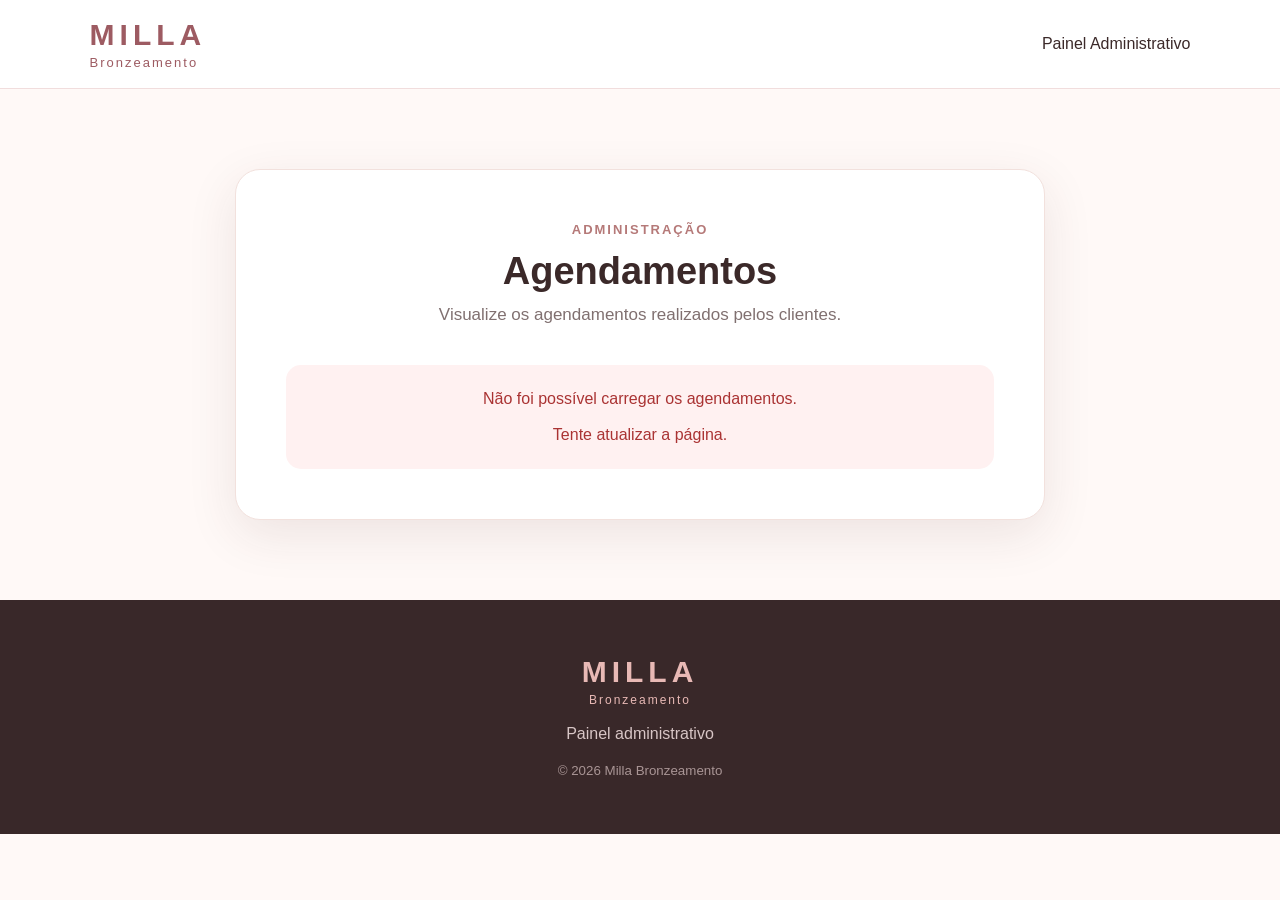
==== admin.html @ 23c46866 "Conditionally render cancel button based on status" ====
<!DOCTYPE html>
<html lang="pt-BR">

<head>
    <meta charset="UTF-8">
    <meta name="viewport" content="width=device-width, initial-scale=1.0">

    <title>MILLA Bronzeamento - Painel</title>

    <link rel="stylesheet" href="style.css">

    <style>
        .lista-admin {
            display: flex;
            flex-direction: column;
            gap: 18px;
            margin-top: 30px;
        }

        .agendamento-admin {
            background: #fff;
            border: 1px solid #f2e1dd;
            border-radius: 18px;
            padding: 24px;
            box-shadow: 0 8px 25px rgba(80, 40, 40, 0.08);
        }

        .agendamento-topo {
            display: flex;
            justify-content: space-between;
            align-items: center;
            gap: 15px;
            margin-bottom: 18px;
        }

        .agendamento-topo h3 {
            margin: 0;
            color: #3b2929;
            font-size: 21px;
        }

        .status {
            background: #e8f7ec;
            color: #287a3d;
            padding: 7px 14px;
            border-radius: 20px;
            font-size: 13px;
            font-weight: bold;
        }

        .dados-agendamento {
            display: grid;
            grid-template-columns: repeat(2, 1fr);
            gap: 12px;
        }

        .dado {
            background: #fff9f7;
            border-radius: 10px;
            padding: 12px;
        }

        .dado strong {
            display: block;
            color: #9d5b62;
            font-size: 12px;
            margin-bottom: 4px;
        }

        .dado span {
            color: #403333;
            font-size: 15px;
        }

        .carregando {
            text-align: center;
            padding: 30px;
            color: #806f6f;
        }

        .erro-admin {
            text-align: center;
            padding: 25px;
            color: #a33;
            background: #fff1f1;
            border-radius: 15px;
        }

        @media (max-width: 700px) {

            .dados-agendamento {
                grid-template-columns: 1fr;
            }

            .agendamento-topo {
                flex-direction: column;
                align-items: flex-start;
            }
        }
    </style>
</head>

<body>

    <header class="topo">

        <div class="logo">
            MILLA
            <span>Bronzeamento</span>
        </div>

        <div>
            Painel Administrativo
        </div>

    </header>


    <main class="container">

        <div class="card">

            <div class="cabecalho-agendamento">

                <span>ADMINISTRAÇÃO</span>

                <h2>Agendamentos</h2>

                <p>
                    Visualize os agendamentos realizados pelos clientes.
                </p>

            </div>


            <div id="listaAgendamentos" class="lista-admin">

                <div class="carregando">
                    Carregando agendamentos...
                </div>

            </div>

        </div>

    </main>


    <footer>

        <div class="footer-logo">
            MILLA
            <span>Bronzeamento</span>
        </div>

        <p>Painel administrativo</p>

        <small>
            © 2026 Milla Bronzeamento
        </small>

    </footer>


    <script>

        async function carregarAgendamentos() {

            const lista = document.getElementById("listaAgendamentos");

            try {

                const resposta = await fetch("/api/admin");

                const resultado = await resposta.json();


                if (!resposta.ok || !resultado.sucesso) {

                    throw new Error(
                        resultado.mensagem || "Erro ao carregar agendamentos."
                    );

                }


                const agendamentos = resultado.agendamentos;


                if (!agendamentos || agendamentos.length === 0) {

                    lista.innerHTML = `
                        <div class="carregando">
                            Nenhum agendamento encontrado.
                        </div>
                    `;

                    return;
                }


                lista.innerHTML = "";


                agendamentos.forEach(function (agendamento) {

                    const card = document.createElement("div");

                    card.className = "agendamento-admin";


                    card.innerHTML = `

                        <div class="agendamento-topo">

                            <h3>
                                ${agendamento.nome || "Cliente"}
                            </h3>

                            <span class="status">
                                ${agendamento.status || "Pendente"}
                            </span>

                        </div>


                        <div class="dados-agendamento">

                            <div class="dado">
                                <strong>DATA</strong>
                                <span>
                                    ${agendamento.data || "-"}
                                </span>
                            </div>


                            <div class="dado">
                                <strong>HORÁRIO</strong>
                                <span>
                                    ${agendamento.horario || "-"}
                                </span>
                            </div>
${agendamento.status !== "cancelado" ? `
    <div class="acoes-agendamento">
        <button
            class="btn-cancelar"
            onclick="cancelarAgendamento(${agendamento.id})">
            Cancelar agendamento
        </button>
    </div>
` : ""}
</div>

                            <div class="dado">
                                <strong>SERVIÇO</strong>
                                <span>
                                    ${agendamento.servico || "-"}
                                </span>
                            </div>


                            <div class="dado">
                                <strong>PAGAMENTO</strong>
                                <span>
                                    ${agendamento.pagamento || "-"}
                                </span>
                            </div>


                            <div class="dado">
                                <strong>TELEFONE</strong>
                                <span>
                                    ${agendamento.telefone || "-"}
                                </span>
                            </div>


                            <div class="dado">
                                <strong>E-MAIL</strong>
                                <span>
                                    ${agendamento.email || "-"}
                                </span>
                            </div>

                        </div>
                    `;


                    lista.appendChild(card);

                });

            } catch (erro) {

                console.error(erro);

                lista.innerHTML = `
                    <div class="erro-admin">
                        Não foi possível carregar os agendamentos.
                        <br><br>
                        Tente atualizar a página.
                    </div>
                `;

            }

        }

async function cancelarAgendamento(id) {

    const confirmar = confirm(
        "Tem certeza que deseja cancelar este agendamento?"
    );

    if (!confirmar) {
        return;
    }

    try {

        const resposta = await fetch("/api/admin", {
            method: "PATCH",
            headers: {
                "Content-Type": "application/json"
            },
            body: JSON.stringify({
                id: id,
                status: "cancelado"
            })
        });

        const resultado = await resposta.json();

        if (!resposta.ok || !resultado.sucesso) {
            throw new Error(
                resultado.mensagem || "Erro ao cancelar agendamento."
            );
        }

        alert("Agendamento cancelado com sucesso!");

        carregarAgendamentos();

    } catch (erro) {

        console.error(erro);

        alert(
            "Não foi possível cancelar o agendamento."
        );
    }
}
        carregarAgendamentos();

    </script>

</body>

</html>
---- style.css ----
* {
    box-sizing: border-box;
    margin: 0;
    padding: 0;
}

html {
    scroll-behavior: smooth;
}

body {
    font-family: Arial, Helvetica, sans-serif;
    background: #fff9f7;
    color: #3b2929;
}

/* =========================
   TOPO
========================= */

.topo {
    width: 100%;
    padding: 18px 7%;
    display: flex;
    justify-content: space-between;
    align-items: center;
    background: rgba(255, 255, 255, 0.96);
    border-bottom: 1px solid #f1dddd;
    position: sticky;
    top: 0;
    z-index: 100;
}

.logo {
    color: #9d5b62;
    font-size: 30px;
    font-weight: bold;
    letter-spacing: 5px;
}

.logo span {
    display: block;
    font-size: 13px;
    letter-spacing: 2px;
    font-weight: normal;
    margin-top: 3px;
}

.menu-agendar {
    text-decoration: none;
    color: white;
    background: #9d5b62;
    padding: 12px 22px;
    border-radius: 25px;
    font-weight: bold;
    transition: 0.3s;
}

.menu-agendar:hover {
    background: #7f444b;
    transform: translateY(-2px);
}

/* =========================
   HERO
========================= */

.hero {
    min-height: 560px;
    display: flex;
    align-items: center;
    padding: 70px 8%;
    position: relative;
    overflow: hidden;

    background:
        radial-gradient(circle at 85% 25%, #f4c9b8 0, #f8ded4 22%, transparent 45%),
        linear-gradient(135deg, #fff8f5, #f9e5df);
}

.hero::after {
    content: "";
    position: absolute;
    width: 380px;
    height: 380px;
    border-radius: 50%;
    background: rgba(255, 255, 255, 0.45);
    right: -100px;
    bottom: -150px;
}

.hero-conteudo {
    max-width: 650px;
    position: relative;
    z-index: 2;
}

.tag {
    display: inline-block;
    background: #fff;
    color: #9d5b62;
    padding: 9px 18px;
    border-radius: 30px;
    font-size: 13px;
    font-weight: bold;
    letter-spacing: 1px;
    margin-bottom: 22px;
}

.hero h1 {
    font-size: 58px;
    line-height: 1.05;
    color: #3c2929;
    margin-bottom: 22px;
}

.hero h1 strong {
    color: #9d5b62;
    display: block;
}

.hero p {
    font-size: 19px;
    line-height: 1.7;
    color: #695555;
    max-width: 570px;
    margin-bottom: 32px;
}

.botao-hero {
    display: inline-block;
    background: #9d5b62;
    color: white;
    text-decoration: none;
    padding: 16px 30px;
    border-radius: 30px;
    font-weight: bold;
    letter-spacing: 0.5px;
    box-shadow: 0 10px 25px rgba(157, 91, 98, 0.25);
    transition: 0.3s;
}

.botao-hero:hover {
    background: #7f444b;
    transform: translateY(-3px);
}

/* =========================
   SOBRE
========================= */

.sobre {
    padding: 85px 8%;
    background: white;
    display: grid;
    grid-template-columns: 1fr 1.2fr;
    gap: 60px;
    align-items: center;
}

.sobre-texto {
    max-width: 500px;
}

.mini-titulo {
    color: #b57978;
    font-size: 13px;
    font-weight: bold;
    letter-spacing: 2px;
}

.sobre h2 {
    font-size: 42px;
    line-height: 1.15;
    margin: 15px 0 20px;
}

.sobre h2 span {
    color: #9d5b62;
}

.sobre p {
    color: #776565;
    font-size: 17px;
    line-height: 1.7;
}

/* =========================
   BENEFÍCIOS
========================= */

.beneficios {
    display: grid;
    grid-template-columns: repeat(3, 1fr);
    gap: 18px;
}

.beneficio {
    padding: 28px 20px;
    border-radius: 18px;
    background: #fff8f5;
    border: 1px solid #f3dfda;
    text-align: center;
    transition: 0.3s;
}

.beneficio:hover {
    transform: translateY(-6px);
    box-shadow: 0 12px 30px rgba(100, 50, 50, 0.08);
}

.icone {
    font-size: 32px;
    margin-bottom: 15px;
}

.beneficio h3 {
    font-size: 17px;
    margin-bottom: 10px;
}

.beneficio p {
    font-size: 14px;
    line-height: 1.5;
    color: #806f6f;
}

/* =========================
   AGENDAMENTO
========================= */

.container {
    width: 100%;
    max-width: 850px;
    margin: 0 auto;
    padding: 80px 20px;
}

.card {
    background: white;
    padding: 50px;
    border-radius: 25px;
    box-shadow: 0 15px 50px rgba(80, 40, 40, 0.10);
    border: 1px solid #f2e1dd;
}

.cabecalho-agendamento {
    text-align: center;
    margin-bottom: 40px;
}

.cabecalho-agendamento span {
    color: #b57978;
    font-size: 13px;
    font-weight: bold;
    letter-spacing: 2px;
}

.cabecalho-agendamento h2 {
    font-size: 38px;
    margin: 12px 0;
    color: #3b2929;
}

.cabecalho-agendamento p {
    color: #807070;
    font-size: 17px;
}

.campo {
    margin-bottom: 25px;
}

.campo label {
    display: block;
    font-size: 16px;
    font-weight: bold;
    margin-bottom: 9px;
    color: #4a3535;
}

select,
input {
    width: 100%;
    height: 56px;
    padding: 0 17px;
    border: 1px solid #decaca;
    border-radius: 12px;
    background: white;
    color: #403333;
    font-size: 16px;
    outline: none;
    transition: 0.2s;
}

select:focus,
input:focus {
    border-color: #9d5b62;
    box-shadow: 0 0 0 3px rgba(157, 91, 98, 0.10);
}

select:disabled {
    background: #f5f1f0;
    color: #999;
}

/* =========================
   BOTÕES
========================= */

button,
.botao-continuar {
    width: 100%;
    height: 58px;
    margin-top: 10px;
    border: none;
    border-radius: 30px;
    background: #9d5b62;
    color: white;
    font-size: 17px;
    font-weight: bold;
    cursor: pointer;
    transition: 0.3s;
    font-family: Arial, Helvetica, sans-serif;
}

button:hover,
.botao-continuar:hover {
    background: #7f444b;
    transform: translateY(-2px);
}

button:active,
.botao-continuar:active {
    transform: translateY(0);
}

.botao-continuar span {
    margin-left: 8px;
    font-size: 20px;
}

/* =========================
   SEGURANÇA
========================= */

.seguranca {
    text-align: center;
    margin-top: 22px;
    color: #8b7979;
    font-size: 14px;
}

/* =========================
   RODAPÉ
========================= */

footer {
    background: #392829;
    color: white;
    text-align: center;
    padding: 55px 20px;
}

.footer-logo {
    color: #e8b9b5;
    font-size: 30px;
    font-weight: bold;
    letter-spacing: 5px;
}

.footer-logo span {
    display: block;
    font-size: 12px;
    letter-spacing: 2px;
    font-weight: normal;
    margin-top: 4px;
}

footer p {
    color: #d8c6c6;
    margin: 18px 0;
}

.redes {
    color: #e8b9b5;
    margin-bottom: 30px;
}

footer small {
    color: #a99595;
}

/* =========================
   CELULAR
========================= */

@media (max-width: 800px) {

    .topo {
        padding: 15px 5%;
    }

    .logo {
        font-size: 25px;
    }

    .menu-agendar {
        padding: 10px 16px;
        font-size: 13px;
    }

    .hero {
        min-height: 520px;
        padding: 60px 7%;
    }

    .hero h1 {
        font-size: 42px;
    }

    .hero p {
        font-size: 17px;
    }

    .sobre {
        grid-template-columns: 1fr;
        padding: 65px 7%;
        gap: 35px;
    }

    .sobre h2 {
        font-size: 35px;
    }

    .beneficios {
        grid-template-columns: 1fr;
    }

    .container {
        padding: 60px 15px;
    }

    .card {
        padding: 30px 20px;
        border-radius: 20px;
    }

    .cabecalho-agendamento h2 {
        font-size: 30px;
    }

    .campo label {
        font-size: 15px;
    }
}
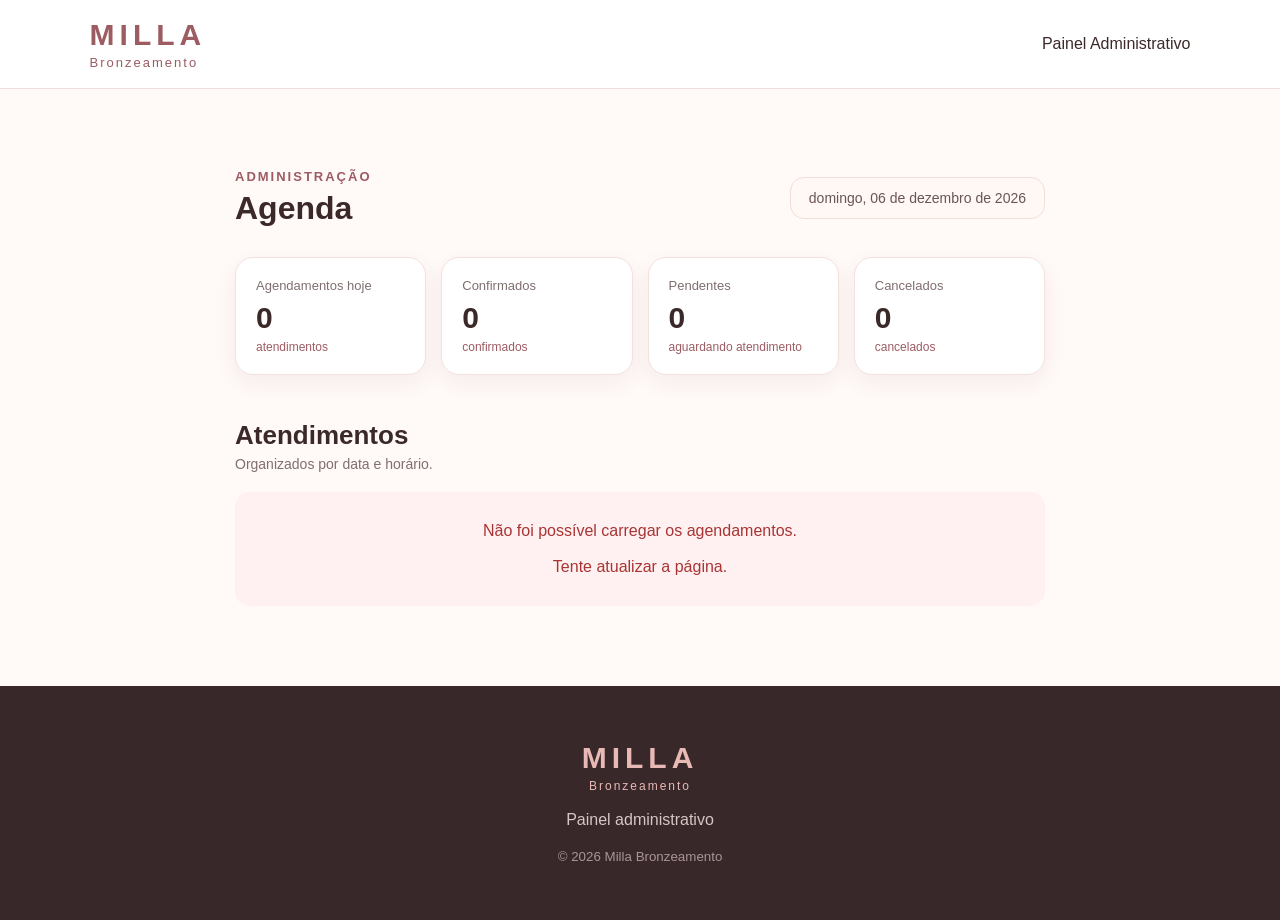
==== commit 83a1c765: "Enhance styling and layout of admin.html Updated styles and layout for admin page, including respons" ====
--- a/admin.html
+++ b/admin.html
@@ -10,19 +10,161 @@
     <link rel="stylesheet" href="style.css">
 
     <style>
+        * {
+            box-sizing: border-box;
+        }
+
+        body {
+            background: #fff9f7;
+        }
+
+        /* =========================
+           CABEÇALHO
+        ========================= */
+
+        .admin-topo {
+            display: flex;
+            justify-content: space-between;
+            align-items: center;
+            gap: 20px;
+        }
+
+        .admin-titulo {
+            color: #3b2929;
+        }
+
+        .admin-titulo span {
+            display: block;
+            color: #9d5b62;
+            font-size: 13px;
+            letter-spacing: 2px;
+            font-weight: bold;
+            margin-bottom: 6px;
+        }
+
+        .admin-titulo h1 {
+            margin: 0;
+            font-size: 32px;
+        }
+
+        .admin-data {
+            background: #fff8f5;
+            border: 1px solid #f2ded9;
+            padding: 12px 18px;
+            border-radius: 14px;
+            color: #695555;
+            font-size: 14px;
+        }
+
+        /* =========================
+           RESUMO
+        ========================= */
+
+        .resumo-admin {
+            display: grid;
+            grid-template-columns: repeat(4, 1fr);
+            gap: 15px;
+            margin-top: 30px;
+        }
+
+        .resumo-card {
+            background: white;
+            border: 1px solid #f2e1dd;
+            border-radius: 18px;
+            padding: 20px;
+            box-shadow: 0 8px 25px rgba(80, 40, 40, 0.06);
+        }
+
+        .resumo-card small {
+            display: block;
+            color: #806f6f;
+            font-size: 13px;
+            margin-bottom: 8px;
+        }
+
+        .resumo-card strong {
+            display: block;
+            color: #3b2929;
+            font-size: 30px;
+        }
+
+        .resumo-card .detalhe {
+            color: #9d5b62;
+            font-size: 12px;
+            margin-top: 5px;
+        }
+
+        /* =========================
+           CABEÇALHO AGENDAMENTOS
+        ========================= */
+
+        .agenda-header {
+            display: flex;
+            justify-content: space-between;
+            align-items: center;
+            gap: 20px;
+            margin-top: 45px;
+            margin-bottom: 20px;
+        }
+
+        .agenda-header h2 {
+            margin: 0;
+            color: #3b2929;
+            font-size: 26px;
+        }
+
+        .agenda-header p {
+            margin: 5px 0 0;
+            color: #806f6f;
+            font-size: 14px;
+        }
+
+        /* =========================
+           GRUPO POR DATA
+        ========================= */
+
+        .grupo-data {
+            margin-bottom: 30px;
+        }
+
+        .titulo-data {
+            display: flex;
+            align-items: center;
+            gap: 12px;
+            margin-bottom: 15px;
+        }
+
+        .titulo-data h3 {
+            margin: 0;
+            color: #3b2929;
+            font-size: 19px;
+        }
+
+        .titulo-data span {
+            background: #9d5b62;
+            color: white;
+            padding: 6px 12px;
+            border-radius: 20px;
+            font-size: 12px;
+            font-weight: bold;
+        }
+
+        /* =========================
+           CARD AGENDAMENTO
+        ========================= */
+
         .lista-admin {
             display: flex;
             flex-direction: column;
-            gap: 18px;
-            margin-top: 30px;
+            gap: 14px;
         }
 
         .agendamento-admin {
-            background: #fff;
+            background: white;
             border: 1px solid #f2e1dd;
             border-radius: 18px;
-            padding: 24px;
-            box-shadow: 0 8px 25px rgba(80, 40, 40, 0.08);
+            padding: 20px;
+            box-shadow: 0 8px 25px rgba(80, 40, 40, 0.06);
         }
 
         .agendamento-topo {
@@ -30,71 +172,202 @@
             justify-content: space-between;
             align-items: center;
             gap: 15px;
-            margin-bottom: 18px;
-        }
-
-        .agendamento-topo h3 {
+            margin-bottom: 16px;
+        }
+
+        .cliente-info {
+            display: flex;
+            align-items: center;
+            gap: 12px;
+        }
+
+        .cliente-icone {
+            width: 44px;
+            height: 44px;
+            border-radius: 50%;
+            background: #f9e5df;
+            color: #9d5b62;
+            display: flex;
+            align-items: center;
+            justify-content: center;
+            font-weight: bold;
+            font-size: 18px;
+        }
+
+        .cliente-info h3 {
             margin: 0;
             color: #3b2929;
-            font-size: 21px;
+            font-size: 18px;
+        }
+
+        .cliente-info small {
+            color: #806f6f;
+            font-size: 13px;
         }
 
         .status {
+            padding: 7px 13px;
+            border-radius: 20px;
+            font-size: 12px;
+            font-weight: bold;
             background: #e8f7ec;
             color: #287a3d;
-            padding: 7px 14px;
-            border-radius: 20px;
-            font-size: 13px;
-            font-weight: bold;
+        }
+
+        .status-cancelado {
+            background: #ffe8e8;
+            color: #a33;
         }
 
         .dados-agendamento {
             display: grid;
-            grid-template-columns: repeat(2, 1fr);
-            gap: 12px;
+            grid-template-columns: repeat(4, 1fr);
+            gap: 10px;
         }
 
         .dado {
             background: #fff9f7;
-            border-radius: 10px;
+            border-radius: 11px;
             padding: 12px;
         }
 
         .dado strong {
             display: block;
             color: #9d5b62;
-            font-size: 12px;
-            margin-bottom: 4px;
+            font-size: 11px;
+            margin-bottom: 5px;
+            letter-spacing: .5px;
         }
 
         .dado span {
             color: #403333;
-            font-size: 15px;
-        }
+            font-size: 14px;
+        }
+
+        /* =========================
+           AÇÕES
+        ========================= */
+
+        .acoes-agendamento {
+            margin-top: 15px;
+            display: flex;
+            justify-content: flex-end;
+        }
+
+        .btn-cancelar {
+            border: none;
+            border-radius: 22px;
+            padding: 10px 18px;
+            background: #a94758;
+            color: white;
+            font-size: 13px;
+            font-weight: bold;
+            cursor: pointer;
+            transition: .2s;
+        }
+
+        .btn-cancelar:hover {
+            background: #7f444b;
+            transform: translateY(-1px);
+        }
+
+        /* =========================
+           ESTADOS
+        ========================= */
 
         .carregando {
             text-align: center;
-            padding: 30px;
+            padding: 40px 20px;
             color: #806f6f;
         }
 
         .erro-admin {
             text-align: center;
-            padding: 25px;
+            padding: 30px;
             color: #a33;
             background: #fff1f1;
             border-radius: 15px;
         }
 
-        @media (max-width: 700px) {
+        .vazio-admin {
+            text-align: center;
+            padding: 45px 20px;
+            background: #fff;
+            border: 1px solid #f2e1dd;
+            border-radius: 18px;
+            color: #806f6f;
+        }
+
+        .vazio-admin strong {
+            display: block;
+            color: #3b2929;
+            font-size: 18px;
+            margin-bottom: 7px;
+        }
+
+        /* =========================
+           RESPONSIVO
+        ========================= */
+
+        @media (max-width: 900px) {
+
+            .resumo-admin {
+                grid-template-columns: repeat(2, 1fr);
+            }
+
+            .dados-agendamento {
+                grid-template-columns: repeat(2, 1fr);
+            }
+        }
+
+        @media (max-width: 600px) {
+
+            .admin-topo {
+                flex-direction: column;
+                align-items: flex-start;
+            }
+
+            .admin-titulo h1 {
+                font-size: 27px;
+            }
+
+            .resumo-admin {
+                grid-template-columns: 1fr 1fr;
+            }
+
+            .resumo-card strong {
+                font-size: 25px;
+            }
+
+            .agenda-header {
+                align-items: flex-start;
+            }
+
+            .agendamento-topo {
+                align-items: flex-start;
+            }
+
+            .dados-agendamento {
+                grid-template-columns: 1fr 1fr;
+            }
+
+            .acoes-agendamento {
+                justify-content: stretch;
+            }
+
+            .btn-cancelar {
+                width: 100%;
+            }
+        }
+
+        @media (max-width: 420px) {
+
+            .resumo-admin {
+                grid-template-columns: 1fr;
+            }
 
             .dados-agendamento {
                 grid-template-columns: 1fr;
-            }
-
-            .agendamento-topo {
-                flex-direction: column;
-                align-items: flex-start;
             }
         }
     </style>
@@ -118,27 +391,104 @@
 
     <main class="container">
 
-        <div class="card">
-
-            <div class="cabecalho-agendamento">
+        <!-- CABEÇALHO -->
+
+        <div class="admin-topo">
+
+            <div class="admin-titulo">
 
                 <span>ADMINISTRAÇÃO</span>
 
-                <h2>Agendamentos</h2>
+                <h1>Agenda</h1>
+
+            </div>
+
+            <div class="admin-data" id="dataAtual">
+                Carregando data...
+            </div>
+
+        </div>
+
+
+        <!-- RESUMO -->
+
+        <div class="resumo-admin">
+
+            <div class="resumo-card">
+
+                <small>Agendamentos hoje</small>
+
+                <strong id="totalHoje">0</strong>
+
+                <div class="detalhe">
+                    atendimentos
+                </div>
+
+            </div>
+
+
+            <div class="resumo-card">
+
+                <small>Confirmados</small>
+
+                <strong id="totalConfirmados">0</strong>
+
+                <div class="detalhe">
+                    confirmados
+                </div>
+
+            </div>
+
+
+            <div class="resumo-card">
+
+                <small>Pendentes</small>
+
+                <strong id="totalPendentes">0</strong>
+
+                <div class="detalhe">
+                    aguardando atendimento
+                </div>
+
+            </div>
+
+
+            <div class="resumo-card">
+
+                <small>Cancelados</small>
+
+                <strong id="totalCancelados">0</strong>
+
+                <div class="detalhe">
+                    cancelados
+                </div>
+
+            </div>
+
+        </div>
+
+
+        <!-- AGENDA -->
+
+        <div class="agenda-header">
+
+            <div>
+
+                <h2>Atendimentos</h2>
 
                 <p>
-                    Visualize os agendamentos realizados pelos clientes.
+                    Organizados por data e horário.
                 </p>
 
             </div>
 
-
-            <div id="listaAgendamentos" class="lista-admin">
-
-                <div class="carregando">
-                    Carregando agendamentos...
-                </div>
-
+        </div>
+
+
+        <div id="listaAgendamentos">
+
+            <div class="carregando">
+                Verificando acesso...
             </div>
 
         </div>
@@ -164,194 +514,649 @@
 
     <script>
 
-        async function carregarAgendamentos() {
-
-            const lista = document.getElementById("listaAgendamentos");
-
-            try {
-
-                const resposta = await fetch("/api/admin");
-
-                const resultado = await resposta.json();
-
-
-                if (!resposta.ok || !resultado.sucesso) {
-
-                    throw new Error(
-                        resultado.mensagem || "Erro ao carregar agendamentos."
-                    );
-
-                }
-
-
-                const agendamentos = resultado.agendamentos;
-
-
-                if (!agendamentos || agendamentos.length === 0) {
-
-                    lista.innerHTML = `
-                        <div class="carregando">
-                            Nenhum agendamento encontrado.
+        function formatarData(data) {
+
+            if (!data) {
+                return "-";
+            }
+
+            const partes =
+                data.split("-");
+
+            if (partes.length !== 3) {
+                return data;
+            }
+
+            return `${partes[2]}/${partes[1]}/${partes[0]}`;
+        }
+
+
+        function dataHojeISO() {
+
+            const hoje =
+                new Date();
+
+            const ano =
+                hoje.getFullYear();
+
+            const mes =
+                String(
+                    hoje.getMonth() + 1
+                ).padStart(2, "0");
+
+            const dia =
+                String(
+                    hoje.getDate()
+                ).padStart(2, "0");
+
+            return `${ano}-${mes}-${dia}`;
+        }
+
+
+        function nomeInicial(nome) {
+
+            if (!nome) {
+                return "C";
+            }
+
+            return nome
+                .trim()
+                .charAt(0)
+                .toUpperCase();
+        }
+
+
+        function atualizarResumo(agendamentos) {
+
+            const hoje =
+                dataHojeISO();
+
+
+            const agendamentosHoje =
+                agendamentos.filter(
+                    function (item) {
+
+                        return item.data === hoje;
+
+                    }
+                );
+
+
+            const confirmados =
+                agendamentosHoje.filter(
+                    function (item) {
+
+                        return (
+                            String(item.status)
+                                .toLowerCase()
+                                === "confirmado"
+                        );
+
+                    }
+                );
+
+
+            const cancelados =
+                agendamentosHoje.filter(
+                    function (item) {
+
+                        return (
+                            String(item.status)
+                                .toLowerCase()
+                                === "cancelado"
+                        );
+
+                    }
+                );
+
+
+            const pendentes =
+                agendamentosHoje.filter(
+                    function (item) {
+
+                        const status =
+                            String(
+                                item.status || ""
+                            ).toLowerCase();
+
+                        return (
+                            status !== "confirmado" &&
+                            status !== "cancelado"
+                        );
+
+                    }
+                );
+
+
+            document.getElementById(
+                "totalHoje"
+            ).textContent =
+                agendamentosHoje.length;
+
+
+            document.getElementById(
+                "totalConfirmados"
+            ).textContent =
+                confirmados.length;
+
+
+            document.getElementById(
+                "totalPendentes"
+            ).textContent =
+                pendentes.length;
+
+
+            document.getElementById(
+                "totalCancelados"
+            ).textContent =
+                cancelados.length;
+        }
+
+
+        function criarCardAgendamento(
+            agendamento
+        ) {
+
+            const card =
+                document.createElement("div");
+
+            card.className =
+                "agendamento-admin";
+
+
+            const cancelado =
+                String(
+                    agendamento.status || ""
+                ).toLowerCase()
+                === "cancelado";
+
+
+            const status =
+                agendamento.status ||
+                "Pendente";
+
+
+            const classeStatus =
+                cancelado
+                    ? "status status-cancelado"
+                    : "status";
+
+
+            card.innerHTML = `
+
+                <div class="agendamento-topo">
+
+                    <div class="cliente-info">
+
+                        <div class="cliente-icone">
+                            ${nomeInicial(
+                                agendamento.nome
+                            )}
                         </div>
-                    `;
-
-                    return;
-                }
-
-
-                lista.innerHTML = "";
-
-
-                agendamentos.forEach(function (agendamento) {
-
-                    const card = document.createElement("div");
-
-                    card.className = "agendamento-admin";
-
-
-                    card.innerHTML = `
-
-                        <div class="agendamento-topo">
+
+                        <div>
 
                             <h3>
                                 ${agendamento.nome || "Cliente"}
                             </h3>
 
-                            <span class="status">
-                                ${agendamento.status || "Pendente"}
+                            <small>
+                                ${agendamento.telefone || "Telefone não informado"}
+                            </small>
+
+                        </div>
+
+                    </div>
+
+
+                    <span class="${classeStatus}">
+                        ${status}
+                    </span>
+
+                </div>
+
+
+                <div class="dados-agendamento">
+
+                    <div class="dado">
+
+                        <strong>HORÁRIO</strong>
+
+                        <span>
+                            ${agendamento.horario || "-"}
+                        </span>
+
+                    </div>
+
+
+                    <div class="dado">
+
+                        <strong>SERVIÇO</strong>
+
+                        <span>
+                            ${agendamento.servico || "-"}
+                        </span>
+
+                    </div>
+
+
+                    <div class="dado">
+
+                        <strong>PAGAMENTO</strong>
+
+                        <span>
+                            ${agendamento.pagamento || "-"}
+                        </span>
+
+                    </div>
+
+
+                    <div class="dado">
+
+                        <strong>E-MAIL</strong>
+
+                        <span>
+                            ${agendamento.email || "-"}
+                        </span>
+
+                    </div>
+
+                </div>
+
+
+                ${
+                    !cancelado
+                    ? `
+
+                        <div class="acoes-agendamento">
+
+                            <button
+                                class="btn-cancelar"
+                                onclick="cancelarAgendamento(${agendamento.id})"
+                            >
+                                Cancelar agendamento
+                            </button>
+
+                        </div>
+
+                    `
+                    : ""
+                }
+
+            `;
+
+
+            return card;
+        }
+
+
+        function mostrarAgendamentos(
+            agendamentos
+        ) {
+
+            const lista =
+                document.getElementById(
+                    "listaAgendamentos"
+                );
+
+
+            if (
+                !agendamentos ||
+                agendamentos.length === 0
+            ) {
+
+                lista.innerHTML = `
+
+                    <div class="vazio-admin">
+
+                        <strong>
+                            Nenhum agendamento encontrado
+                        </strong>
+
+                        Não existem atendimentos registrados.
+
+                    </div>
+
+                `;
+
+                return;
+            }
+
+
+            /*
+             * Ordena por data e horário
+             */
+
+            agendamentos.sort(
+                function (a, b) {
+
+                    const dataA =
+                        `${a.data || ""} ${a.horario || ""}`;
+
+                    const dataB =
+                        `${b.data || ""} ${b.horario || ""}`;
+
+                    return dataA.localeCompare(
+                        dataB
+                    );
+
+                }
+            );
+
+
+            /*
+             * Agrupa por data
+             */
+
+            const grupos = {};
+
+
+            agendamentos.forEach(
+                function (agendamento) {
+
+                    const data =
+                        agendamento.data ||
+                        "sem-data";
+
+
+                    if (!grupos[data]) {
+                        grupos[data] = [];
+                    }
+
+
+                    grupos[data].push(
+                        agendamento
+                    );
+
+                }
+            );
+
+
+            lista.innerHTML = "";
+
+
+            Object.keys(grupos)
+                .sort()
+                .forEach(
+                    function (data) {
+
+                        const grupo =
+                            document.createElement(
+                                "div"
+                            );
+
+                        grupo.className =
+                            "grupo-data";
+
+
+                        const titulo =
+                            document.createElement(
+                                "div"
+                            );
+
+                        titulo.className =
+                            "titulo-data";
+
+
+                        titulo.innerHTML = `
+
+                            <h3>
+                                ${formatarData(data)}
+                            </h3>
+
+                            <span>
+                                ${grupos[data].length}
+                                ${
+                                    grupos[data].length === 1
+                                    ? "atendimento"
+                                    : "atendimentos"
+                                }
                             </span>
 
-                        </div>
-
-
-                        <div class="dados-agendamento">
-
-                            <div class="dado">
-                                <strong>DATA</strong>
-                                <span>
-                                    ${agendamento.data || "-"}
-                                </span>
-                            </div>
-
-
-                            <div class="dado">
-                                <strong>HORÁRIO</strong>
-                                <span>
-                                    ${agendamento.horario || "-"}
-                                </span>
-                            </div>
-${agendamento.status !== "cancelado" ? `
-    <div class="acoes-agendamento">
-        <button
-            class="btn-cancelar"
-            onclick="cancelarAgendamento(${agendamento.id})">
-            Cancelar agendamento
-        </button>
-    </div>
-` : ""}
-</div>
-
-                            <div class="dado">
-                                <strong>SERVIÇO</strong>
-                                <span>
-                                    ${agendamento.servico || "-"}
-                                </span>
-                            </div>
-
-
-                            <div class="dado">
-                                <strong>PAGAMENTO</strong>
-                                <span>
-                                    ${agendamento.pagamento || "-"}
-                                </span>
-                            </div>
-
-
-                            <div class="dado">
-                                <strong>TELEFONE</strong>
-                                <span>
-                                    ${agendamento.telefone || "-"}
-                                </span>
-                            </div>
-
-
-                            <div class="dado">
-                                <strong>E-MAIL</strong>
-                                <span>
-                                    ${agendamento.email || "-"}
-                                </span>
-                            </div>
-
-                        </div>
-                    `;
-
-
-                    lista.appendChild(card);
-
-                });
+                        `;
+
+
+                        const listaGrupo =
+                            document.createElement(
+                                "div"
+                            );
+
+                        listaGrupo.className =
+                            "lista-admin";
+
+
+                        grupos[data].forEach(
+                            function (agendamento) {
+
+                                listaGrupo.appendChild(
+                                    criarCardAgendamento(
+                                        agendamento
+                                    )
+                                );
+
+                            }
+                        );
+
+
+                        grupo.appendChild(
+                            titulo
+                        );
+
+                        grupo.appendChild(
+                            listaGrupo
+                        );
+
+
+                        lista.appendChild(
+                            grupo
+                        );
+
+                    }
+                );
+        }
+
+
+        async function carregarAgendamentos() {
+
+            const lista =
+                document.getElementById(
+                    "listaAgendamentos"
+                );
+
+
+            try {
+
+                const resposta =
+                    await fetch(
+                        "/api/admin",
+                        {
+                            method: "GET",
+                            credentials: "same-origin"
+                        }
+                    );
+
+
+                /*
+                 * NÃO AUTORIZADO
+                 */
+
+                if (
+                    resposta.status === 401
+                ) {
+
+                    window.location.href =
+                        "/login.html";
+
+                    return;
+                }
+
+
+                const resultado =
+                    await resposta.json();
+
+
+                if (
+                    !resposta.ok ||
+                    !resultado.sucesso
+                ) {
+
+                    throw new Error(
+                        resultado.mensagem ||
+                        "Erro ao carregar agendamentos."
+                    );
+
+                }
+
+
+                const agendamentos =
+                    resultado.agendamentos ||
+                    [];
+
+
+                atualizarResumo(
+                    agendamentos
+                );
+
+
+                mostrarAgendamentos(
+                    agendamentos
+                );
+
 
             } catch (erro) {
 
                 console.error(erro);
 
+
                 lista.innerHTML = `
+
                     <div class="erro-admin">
+
                         Não foi possível carregar os agendamentos.
+
                         <br><br>
+
                         Tente atualizar a página.
+
                     </div>
+
                 `;
 
             }
 
         }
 
-async function cancelarAgendamento(id) {
-
-    const confirmar = confirm(
-        "Tem certeza que deseja cancelar este agendamento?"
-    );
-
-    if (!confirmar) {
-        return;
-    }
-
-    try {
-
-        const resposta = await fetch("/api/admin", {
-            method: "PATCH",
-            headers: {
-                "Content-Type": "application/json"
-            },
-            body: JSON.stringify({
-                id: id,
-                status: "cancelado"
-            })
-        });
-
-        const resultado = await resposta.json();
-
-        if (!resposta.ok || !resultado.sucesso) {
-            throw new Error(
-                resultado.mensagem || "Erro ao cancelar agendamento."
+
+        async function cancelarAgendamento(id) {
+
+            const confirmar =
+                confirm(
+                    "Tem certeza que deseja cancelar este agendamento?"
+                );
+
+
+            if (!confirmar) {
+                return;
+            }
+
+
+            try {
+
+                const resposta =
+                    await fetch(
+                        "/api/admin",
+                        {
+                            method: "PATCH",
+
+                            credentials: "same-origin",
+
+                            headers: {
+                                "Content-Type":
+                                    "application/json"
+                            },
+
+                            body: JSON.stringify({
+                                id: id,
+                                status: "cancelado"
+                            })
+                        }
+                    );
+
+
+                if (
+                    resposta.status === 401
+                ) {
+
+                    window.location.href =
+                        "/login.html";
+
+                    return;
+                }
+
+
+                const resultado =
+                    await resposta.json();
+
+
+                if (
+                    !resposta.ok ||
+                    !resultado.sucesso
+                ) {
+
+                    throw new Error(
+                        resultado.mensagem ||
+                        "Erro ao cancelar agendamento."
+                    );
+
+                }
+
+
+                alert(
+                    "Agendamento cancelado com sucesso!"
+                );
+
+
+                carregarAgendamentos();
+
+
+            } catch (erro) {
+
+                console.error(erro);
+
+
+                alert(
+                    "Não foi possível cancelar o agendamento."
+                );
+
+            }
+
+        }
+
+
+        /*
+         * Data atual no cabeçalho
+         */
+
+        document.getElementById(
+            "dataAtual"
+        ).textContent =
+            new Date().toLocaleDateString(
+                "pt-BR",
+                {
+                    weekday: "long",
+                    day: "2-digit",
+                    month: "long",
+                    year: "numeric"
+                }
             );
-        }
-
-        alert("Agendamento cancelado com sucesso!");
+
+
+        /*
+         * Inicia painel
+         */
 
         carregarAgendamentos();
 
-    } catch (erro) {
-
-        console.error(erro);
-
-        alert(
-            "Não foi possível cancelar o agendamento."
-        );
-    }
-}
-        carregarAgendamentos();
-
     </script>
 
 </body>
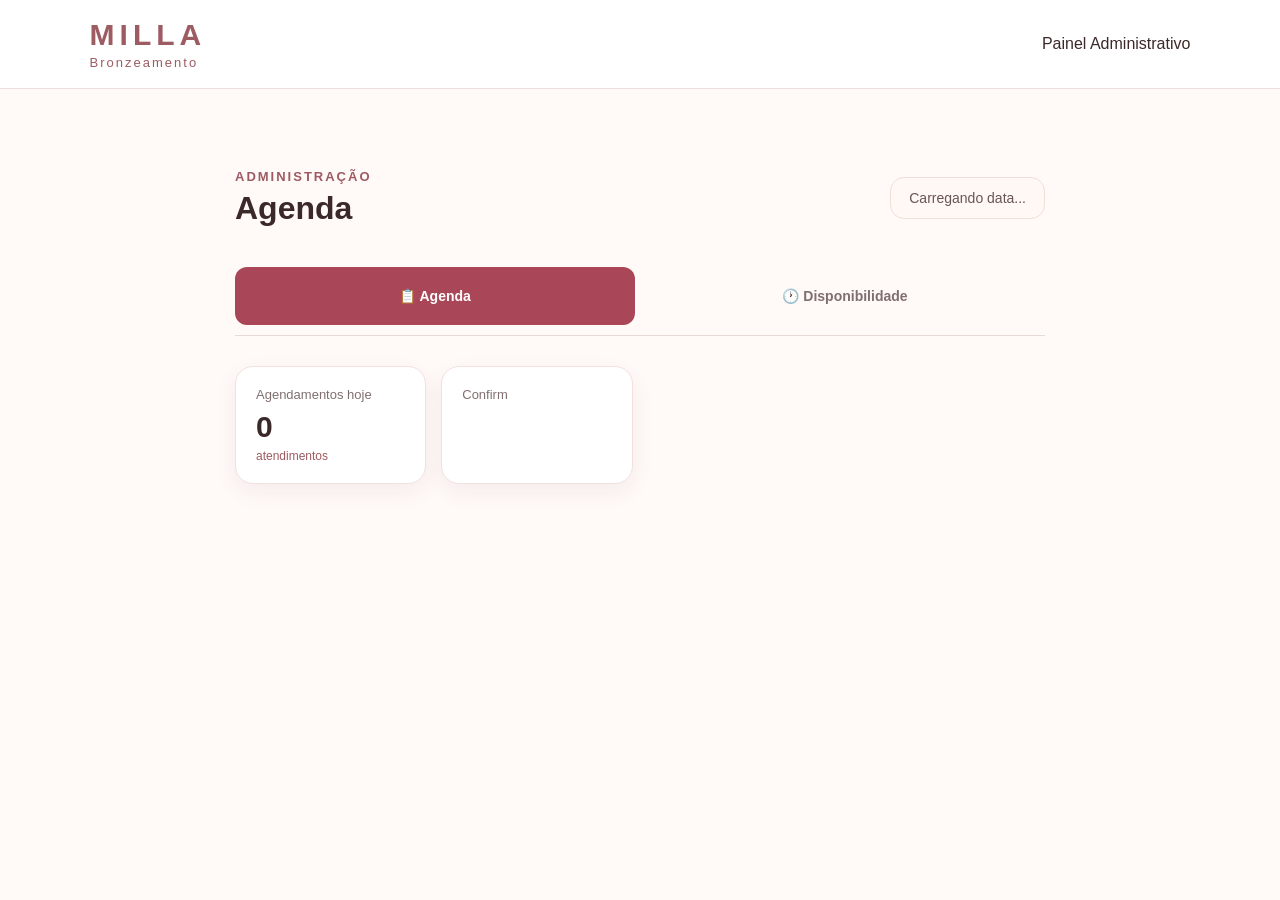
==== commit 70e82569: "Refactor admin.html for cleaner code and responsiveness Removed commented sections and adjusted styl" ====
--- a/admin.html
+++ b/admin.html
@@ -17,10 +17,6 @@
         body {
             background: #fff9f7;
         }
-
-        /* =========================
-           CABEÇALHO
-        ========================= */
 
         .admin-topo {
             display: flex;
@@ -57,6 +53,42 @@
         }
 
         /* =========================
+           ABAS
+        ========================= */
+
+        .abas-admin {
+            display: flex;
+            gap: 10px;
+            margin-top: 30px;
+            border-bottom: 1px solid #ead8d4;
+            padding-bottom: 10px;
+        }
+
+        .aba-admin {
+            border: none;
+            background: transparent;
+            color: #806f6f;
+            padding: 12px 20px;
+            border-radius: 12px;
+            font-size: 14px;
+            font-weight: bold;
+            cursor: pointer;
+        }
+
+        .aba-admin.ativa {
+            background: #a94758;
+            color: white;
+        }
+
+        .conteudo-aba {
+            display: none;
+        }
+
+        .conteudo-aba.ativo {
+            display: block;
+        }
+
+        /* =========================
            RESUMO
         ========================= */
 
@@ -95,7 +127,7 @@
         }
 
         /* =========================
-           CABEÇALHO AGENDAMENTOS
+           CABEÇALHO
         ========================= */
 
         .agenda-header {
@@ -103,7 +135,7 @@
             justify-content: space-between;
             align-items: center;
             gap: 20px;
-            margin-top: 45px;
+            margin-top: 40px;
             margin-bottom: 20px;
         }
 
@@ -120,7 +152,7 @@
         }
 
         /* =========================
-           GRUPO POR DATA
+           AGENDA
         ========================= */
 
         .grupo-data {
@@ -149,10 +181,6 @@
             font-weight: bold;
         }
 
-        /* =========================
-           CARD AGENDAMENTO
-        ========================= */
-
         .lista-admin {
             display: flex;
             flex-direction: column;
@@ -236,17 +264,12 @@
             color: #9d5b62;
             font-size: 11px;
             margin-bottom: 5px;
-            letter-spacing: .5px;
         }
 
         .dado span {
             color: #403333;
             font-size: 14px;
         }
-
-        /* =========================
-           AÇÕES
-        ========================= */
 
         .acoes-agendamento {
             margin-top: 15px;
@@ -263,12 +286,226 @@
             font-size: 13px;
             font-weight: bold;
             cursor: pointer;
-            transition: .2s;
         }
 
         .btn-cancelar:hover {
-            background: #7f444b;
-            transform: translateY(-1px);
+            opacity: .9;
+        }
+
+        /* =========================
+           DISPONIBILIDADE
+        ========================= */
+
+        .disponibilidade-box {
+            background: white;
+            border: 1px solid #f2e1dd;
+            border-radius: 20px;
+            padding: 25px;
+            margin-top: 30px;
+            box-shadow: 0 8px 25px rgba(80, 40, 40, .06);
+        }
+
+        .disponibilidade-box h2 {
+            margin: 0;
+            color: #3b2929;
+        }
+
+        .disponibilidade-box p {
+            color: #806f6f;
+            font-size: 14px;
+        }
+
+        .campo-data {
+            margin-top: 20px;
+        }
+
+        .campo-data label {
+            display: block;
+            color: #4a3838;
+            font-weight: bold;
+            font-size: 13px;
+            margin-bottom: 7px;
+        }
+
+        .campo-data input {
+            width: 100%;
+            max-width: 300px;
+            padding: 13px;
+            border: 1px solid #e4d3cf;
+            border-radius: 10px;
+            font-size: 15px;
+            background: #fff;
+        }
+
+        .horarios-admin {
+            display: grid;
+            grid-template-columns: repeat(3, 1fr);
+            gap: 15px;
+            margin-top: 25px;
+        }
+
+        .horario-card {
+            border: 1px solid #ead8d4;
+            border-radius: 16px;
+            padding: 18px;
+            background: #fff9f7;
+        }
+
+        .horario-card.disponivel {
+            border-color: #cfe8d5;
+            background: #f7fcf8;
+        }
+
+        .horario-card.lotado {
+            border-color: #f0cccc;
+            background: #fff5f5;
+        }
+
+        .horario-topo {
+            display: flex;
+            justify-content: space-between;
+            align-items: center;
+        }
+
+        .horario {
+            font-size: 22px;
+            font-weight: bold;
+            color: #3b2929;
+        }
+
+        .bolinha {
+            width: 11px;
+            height: 11px;
+            border-radius: 50%;
+            background: #45a95d;
+        }
+
+        .lotado .bolinha {
+            background: #c44747;
+        }
+
+        .vagas {
+            margin-top: 8px;
+            color: #806f6f;
+            font-size: 13px;
+        }
+
+        .btn-novo {
+            width: 100%;
+            margin-top: 15px;
+            border: none;
+            border-radius: 10px;
+            padding: 11px;
+            background: #a94758;
+            color: white;
+            font-weight: bold;
+            cursor: pointer;
+        }
+
+        .btn-novo:disabled {
+            background: #cdbfc0;
+            cursor: not-allowed;
+        }
+
+        /* =========================
+           FORMULÁRIO
+        ========================= */
+
+        .formulario-manual {
+            display: none;
+            margin-top: 25px;
+            padding-top: 25px;
+            border-top: 1px solid #ead8d4;
+        }
+
+        .formulario-manual.aberto {
+            display: block;
+        }
+
+        .formulario-manual h3 {
+            margin-top: 0;
+            color: #3b2929;
+        }
+
+        .form-grid {
+            display: grid;
+            grid-template-columns: repeat(2, 1fr);
+            gap: 15px;
+        }
+
+        .campo {
+            display: flex;
+            flex-direction: column;
+        }
+
+        .campo label {
+            margin-bottom: 7px;
+            color: #4a3838;
+            font-size: 13px;
+            font-weight: bold;
+        }
+
+        .campo input,
+        .campo select {
+            width: 100%;
+            padding: 13px;
+            border: 1px solid #e4d3cf;
+            border-radius: 10px;
+            font-size: 15px;
+            background: white;
+        }
+
+        .campo-full {
+            grid-column: 1 / -1;
+        }
+
+        .acoes-form {
+            display: flex;
+            gap: 10px;
+            margin-top: 20px;
+        }
+
+        .btn-salvar {
+            flex: 1;
+            border: none;
+            border-radius: 12px;
+            padding: 14px;
+            background: #a94758;
+            color: white;
+            font-weight: bold;
+            cursor: pointer;
+        }
+
+        .btn-fechar {
+            flex: 1;
+            border: 1px solid #d9c6c2;
+            border-radius: 12px;
+            padding: 14px;
+            background: white;
+            color: #695555;
+            font-weight: bold;
+            cursor: pointer;
+        }
+
+        .mensagem-form {
+            display: none;
+            margin-top: 15px;
+            padding: 13px;
+            border-radius: 10px;
+            font-size: 14px;
+            text-align: center;
+        }
+
+        .mensagem-form.sucesso {
+            display: block;
+            background: #e8f7ec;
+            color: #287a3d;
+        }
+
+        .mensagem-form.erro {
+            display: block;
+            background: #fff0f0;
+            color: #a33;
         }
 
         /* =========================
@@ -277,7 +514,7 @@
 
         .carregando {
             text-align: center;
-            padding: 40px 20px;
+            padding: 40px;
             color: #806f6f;
         }
 
@@ -292,7 +529,7 @@
         .vazio-admin {
             text-align: center;
             padding: 45px 20px;
-            background: #fff;
+            background: white;
             border: 1px solid #f2e1dd;
             border-radius: 18px;
             color: #806f6f;
@@ -318,6 +555,10 @@
             .dados-agendamento {
                 grid-template-columns: repeat(2, 1fr);
             }
+
+            .horarios-admin {
+                grid-template-columns: repeat(2, 1fr);
+            }
         }
 
         @media (max-width: 600px) {
@@ -327,36 +568,36 @@
                 align-items: flex-start;
             }
 
-            .admin-titulo h1 {
-                font-size: 27px;
-            }
-
             .resumo-admin {
                 grid-template-columns: 1fr 1fr;
             }
 
-            .resumo-card strong {
-                font-size: 25px;
-            }
-
-            .agenda-header {
-                align-items: flex-start;
+            .dados-agendamento {
+                grid-template-columns: 1fr 1fr;
+            }
+
+            .horarios-admin {
+                grid-template-columns: 1fr;
+            }
+
+            .form-grid {
+                grid-template-columns: 1fr;
+            }
+
+            .campo-full {
+                grid-column: auto;
             }
 
             .agendamento-topo {
                 align-items: flex-start;
             }
 
-            .dados-agendamento {
-                grid-template-columns: 1fr 1fr;
-            }
-
-            .acoes-agendamento {
-                justify-content: stretch;
-            }
-
-            .btn-cancelar {
-                width: 100%;
+            .abas-admin {
+                overflow-x: auto;
+            }
+
+            .aba-admin {
+                white-space: nowrap;
             }
         }
 
@@ -368,6 +609,10 @@
 
             .dados-agendamento {
                 grid-template-columns: 1fr;
+            }
+
+            .acoes-form {
+                flex-direction: column;
             }
         }
     </style>
@@ -410,755 +655,53 @@
         </div>
 
 
-        <!-- RESUMO -->
-
-        <div class="resumo-admin">
-
-            <div class="resumo-card">
-
-                <small>Agendamentos hoje</small>
-
-                <strong id="totalHoje">0</strong>
-
-                <div class="detalhe">
-                    atendimentos
+        <!-- ABAS -->
+
+        <div class="abas-admin">
+
+            <button
+                class="aba-admin ativa"
+                id="abaAgenda"
+                onclick="mostrarAba('agenda')"
+            >
+                📋 Agenda
+            </button>
+
+            <button
+                class="aba-admin"
+                id="abaDisponibilidade"
+                onclick="mostrarAba('disponibilidade')"
+            >
+                🕐 Disponibilidade
+            </button>
+
+        </div>
+
+
+        <!-- =========================
+             ABA AGENDA
+        ========================= -->
+
+        <section
+            id="conteudoAgenda"
+            class="conteudo-aba ativo"
+        >
+
+            <div class="resumo-admin">
+
+                <div class="resumo-card">
+
+                    <small>Agendamentos hoje</small>
+
+                    <strong id="totalHoje">0</strong>
+
+                    <div class="detalhe">
+                        atendimentos
+                    </div>
+
                 </div>
 
-            </div>
-
-
-            <div class="resumo-card">
-
-                <small>Confirmados</small>
-
-                <strong id="totalConfirmados">0</strong>
-
-                <div class="detalhe">
-                    confirmados
-                </div>
-
-            </div>
-
-
-            <div class="resumo-card">
-
-                <small>Pendentes</small>
-
-                <strong id="totalPendentes">0</strong>
-
-                <div class="detalhe">
-                    aguardando atendimento
-                </div>
-
-            </div>
-
-
-            <div class="resumo-card">
-
-                <small>Cancelados</small>
-
-                <strong id="totalCancelados">0</strong>
-
-                <div class="detalhe">
-                    cancelados
-                </div>
-
-            </div>
-
-        </div>
-
-
-        <!-- AGENDA -->
-
-        <div class="agenda-header">
-
-            <div>
-
-                <h2>Atendimentos</h2>
-
-                <p>
-                    Organizados por data e horário.
-                </p>
-
-            </div>
-
-        </div>
-
-
-        <div id="listaAgendamentos">
-
-            <div class="carregando">
-                Verificando acesso...
-            </div>
-
-        </div>
-
-    </main>
-
-
-    <footer>
-
-        <div class="footer-logo">
-            MILLA
-            <span>Bronzeamento</span>
-        </div>
-
-        <p>Painel administrativo</p>
-
-        <small>
-            © 2026 Milla Bronzeamento
-        </small>
-
-    </footer>
-
-
-    <script>
-
-        function formatarData(data) {
-
-            if (!data) {
-                return "-";
-            }
-
-            const partes =
-                data.split("-");
-
-            if (partes.length !== 3) {
-                return data;
-            }
-
-            return `${partes[2]}/${partes[1]}/${partes[0]}`;
-        }
-
-
-        function dataHojeISO() {
-
-            const hoje =
-                new Date();
-
-            const ano =
-                hoje.getFullYear();
-
-            const mes =
-                String(
-                    hoje.getMonth() + 1
-                ).padStart(2, "0");
-
-            const dia =
-                String(
-                    hoje.getDate()
-                ).padStart(2, "0");
-
-            return `${ano}-${mes}-${dia}`;
-        }
-
-
-        function nomeInicial(nome) {
-
-            if (!nome) {
-                return "C";
-            }
-
-            return nome
-                .trim()
-                .charAt(0)
-                .toUpperCase();
-        }
-
-
-        function atualizarResumo(agendamentos) {
-
-            const hoje =
-                dataHojeISO();
-
-
-            const agendamentosHoje =
-                agendamentos.filter(
-                    function (item) {
-
-                        return item.data === hoje;
-
-                    }
-                );
-
-
-            const confirmados =
-                agendamentosHoje.filter(
-                    function (item) {
-
-                        return (
-                            String(item.status)
-                                .toLowerCase()
-                                === "confirmado"
-                        );
-
-                    }
-                );
-
-
-            const cancelados =
-                agendamentosHoje.filter(
-                    function (item) {
-
-                        return (
-                            String(item.status)
-                                .toLowerCase()
-                                === "cancelado"
-                        );
-
-                    }
-                );
-
-
-            const pendentes =
-                agendamentosHoje.filter(
-                    function (item) {
-
-                        const status =
-                            String(
-                                item.status || ""
-                            ).toLowerCase();
-
-                        return (
-                            status !== "confirmado" &&
-                            status !== "cancelado"
-                        );
-
-                    }
-                );
-
-
-            document.getElementById(
-                "totalHoje"
-            ).textContent =
-                agendamentosHoje.length;
-
-
-            document.getElementById(
-                "totalConfirmados"
-            ).textContent =
-                confirmados.length;
-
-
-            document.getElementById(
-                "totalPendentes"
-            ).textContent =
-                pendentes.length;
-
-
-            document.getElementById(
-                "totalCancelados"
-            ).textContent =
-                cancelados.length;
-        }
-
-
-        function criarCardAgendamento(
-            agendamento
-        ) {
-
-            const card =
-                document.createElement("div");
-
-            card.className =
-                "agendamento-admin";
-
-
-            const cancelado =
-                String(
-                    agendamento.status || ""
-                ).toLowerCase()
-                === "cancelado";
-
-
-            const status =
-                agendamento.status ||
-                "Pendente";
-
-
-            const classeStatus =
-                cancelado
-                    ? "status status-cancelado"
-                    : "status";
-
-
-            card.innerHTML = `
-
-                <div class="agendamento-topo">
-
-                    <div class="cliente-info">
-
-                        <div class="cliente-icone">
-                            ${nomeInicial(
-                                agendamento.nome
-                            )}
-                        </div>
-
-                        <div>
-
-                            <h3>
-                                ${agendamento.nome || "Cliente"}
-                            </h3>
-
-                            <small>
-                                ${agendamento.telefone || "Telefone não informado"}
-                            </small>
-
-                        </div>
-
-                    </div>
-
-
-                    <span class="${classeStatus}">
-                        ${status}
-                    </span>
-
-                </div>
-
-
-                <div class="dados-agendamento">
-
-                    <div class="dado">
-
-                        <strong>HORÁRIO</strong>
-
-                        <span>
-                            ${agendamento.horario || "-"}
-                        </span>
-
-                    </div>
-
-
-                    <div class="dado">
-
-                        <strong>SERVIÇO</strong>
-
-                        <span>
-                            ${agendamento.servico || "-"}
-                        </span>
-
-                    </div>
-
-
-                    <div class="dado">
-
-                        <strong>PAGAMENTO</strong>
-
-                        <span>
-                            ${agendamento.pagamento || "-"}
-                        </span>
-
-                    </div>
-
-
-                    <div class="dado">
-
-                        <strong>E-MAIL</strong>
-
-                        <span>
-                            ${agendamento.email || "-"}
-                        </span>
-
-                    </div>
-
-                </div>
-
-
-                ${
-                    !cancelado
-                    ? `
-
-                        <div class="acoes-agendamento">
-
-                            <button
-                                class="btn-cancelar"
-                                onclick="cancelarAgendamento(${agendamento.id})"
-                            >
-                                Cancelar agendamento
-                            </button>
-
-                        </div>
-
-                    `
-                    : ""
-                }
-
-            `;
-
-
-            return card;
-        }
-
-
-        function mostrarAgendamentos(
-            agendamentos
-        ) {
-
-            const lista =
-                document.getElementById(
-                    "listaAgendamentos"
-                );
-
-
-            if (
-                !agendamentos ||
-                agendamentos.length === 0
-            ) {
-
-                lista.innerHTML = `
-
-                    <div class="vazio-admin">
-
-                        <strong>
-                            Nenhum agendamento encontrado
-                        </strong>
-
-                        Não existem atendimentos registrados.
-
-                    </div>
-
-                `;
-
-                return;
-            }
-
-
-            /*
-             * Ordena por data e horário
-             */
-
-            agendamentos.sort(
-                function (a, b) {
-
-                    const dataA =
-                        `${a.data || ""} ${a.horario || ""}`;
-
-                    const dataB =
-                        `${b.data || ""} ${b.horario || ""}`;
-
-                    return dataA.localeCompare(
-                        dataB
-                    );
-
-                }
-            );
-
-
-            /*
-             * Agrupa por data
-             */
-
-            const grupos = {};
-
-
-            agendamentos.forEach(
-                function (agendamento) {
-
-                    const data =
-                        agendamento.data ||
-                        "sem-data";
-
-
-                    if (!grupos[data]) {
-                        grupos[data] = [];
-                    }
-
-
-                    grupos[data].push(
-                        agendamento
-                    );
-
-                }
-            );
-
-
-            lista.innerHTML = "";
-
-
-            Object.keys(grupos)
-                .sort()
-                .forEach(
-                    function (data) {
-
-                        const grupo =
-                            document.createElement(
-                                "div"
-                            );
-
-                        grupo.className =
-                            "grupo-data";
-
-
-                        const titulo =
-                            document.createElement(
-                                "div"
-                            );
-
-                        titulo.className =
-                            "titulo-data";
-
-
-                        titulo.innerHTML = `
-
-                            <h3>
-                                ${formatarData(data)}
-                            </h3>
-
-                            <span>
-                                ${grupos[data].length}
-                                ${
-                                    grupos[data].length === 1
-                                    ? "atendimento"
-                                    : "atendimentos"
-                                }
-                            </span>
-
-                        `;
-
-
-                        const listaGrupo =
-                            document.createElement(
-                                "div"
-                            );
-
-                        listaGrupo.className =
-                            "lista-admin";
-
-
-                        grupos[data].forEach(
-                            function (agendamento) {
-
-                                listaGrupo.appendChild(
-                                    criarCardAgendamento(
-                                        agendamento
-                                    )
-                                );
-
-                            }
-                        );
-
-
-                        grupo.appendChild(
-                            titulo
-                        );
-
-                        grupo.appendChild(
-                            listaGrupo
-                        );
-
-
-                        lista.appendChild(
-                            grupo
-                        );
-
-                    }
-                );
-        }
-
-
-        async function carregarAgendamentos() {
-
-            const lista =
-                document.getElementById(
-                    "listaAgendamentos"
-                );
-
-
-            try {
-
-                const resposta =
-                    await fetch(
-                        "/api/admin",
-                        {
-                            method: "GET",
-                            credentials: "same-origin"
-                        }
-                    );
-
-
-                /*
-                 * NÃO AUTORIZADO
-                 */
-
-                if (
-                    resposta.status === 401
-                ) {
-
-                    window.location.href =
-                        "/login.html";
-
-                    return;
-                }
-
-
-                const resultado =
-                    await resposta.json();
-
-
-                if (
-                    !resposta.ok ||
-                    !resultado.sucesso
-                ) {
-
-                    throw new Error(
-                        resultado.mensagem ||
-                        "Erro ao carregar agendamentos."
-                    );
-
-                }
-
-
-                const agendamentos =
-                    resultado.agendamentos ||
-                    [];
-
-
-                atualizarResumo(
-                    agendamentos
-                );
-
-
-                mostrarAgendamentos(
-                    agendamentos
-                );
-
-
-            } catch (erro) {
-
-                console.error(erro);
-
-
-                lista.innerHTML = `
-
-                    <div class="erro-admin">
-
-                        Não foi possível carregar os agendamentos.
-
-                        <br><br>
-
-                        Tente atualizar a página.
-
-                    </div>
-
-                `;
-
-            }
-
-        }
-
-
-        async function cancelarAgendamento(id) {
-
-            const confirmar =
-                confirm(
-                    "Tem certeza que deseja cancelar este agendamento?"
-                );
-
-
-            if (!confirmar) {
-                return;
-            }
-
-
-            try {
-
-                const resposta =
-                    await fetch(
-                        "/api/admin",
-                        {
-                            method: "PATCH",
-
-                            credentials: "same-origin",
-
-                            headers: {
-                                "Content-Type":
-                                    "application/json"
-                            },
-
-                            body: JSON.stringify({
-                                id: id,
-                                status: "cancelado"
-                            })
-                        }
-                    );
-
-
-                if (
-                    resposta.status === 401
-                ) {
-
-                    window.location.href =
-                        "/login.html";
-
-                    return;
-                }
-
-
-                const resultado =
-                    await resposta.json();
-
-
-                if (
-                    !resposta.ok ||
-                    !resultado.sucesso
-                ) {
-
-                    throw new Error(
-                        resultado.mensagem ||
-                        "Erro ao cancelar agendamento."
-                    );
-
-                }
-
-
-                alert(
-                    "Agendamento cancelado com sucesso!"
-                );
-
-
-                carregarAgendamentos();
-
-
-            } catch (erro) {
-
-                console.error(erro);
-
-
-                alert(
-                    "Não foi possível cancelar o agendamento."
-                );
-
-            }
-
-        }
-
-
-        /*
-         * Data atual no cabeçalho
-         */
-
-        document.getElementById(
-            "dataAtual"
-        ).textContent =
-            new Date().toLocaleDateString(
-                "pt-BR",
-                {
-                    weekday: "long",
-                    day: "2-digit",
-                    month: "long",
-                    year: "numeric"
-                }
-            );
-
-
-        /*
-         * Inicia painel
-         */
-
-        carregarAgendamentos();
-
-    </script>
-
-</body>
-
-</html>
+
+                <div class="resumo-card">
+
+                    <small>Confirm
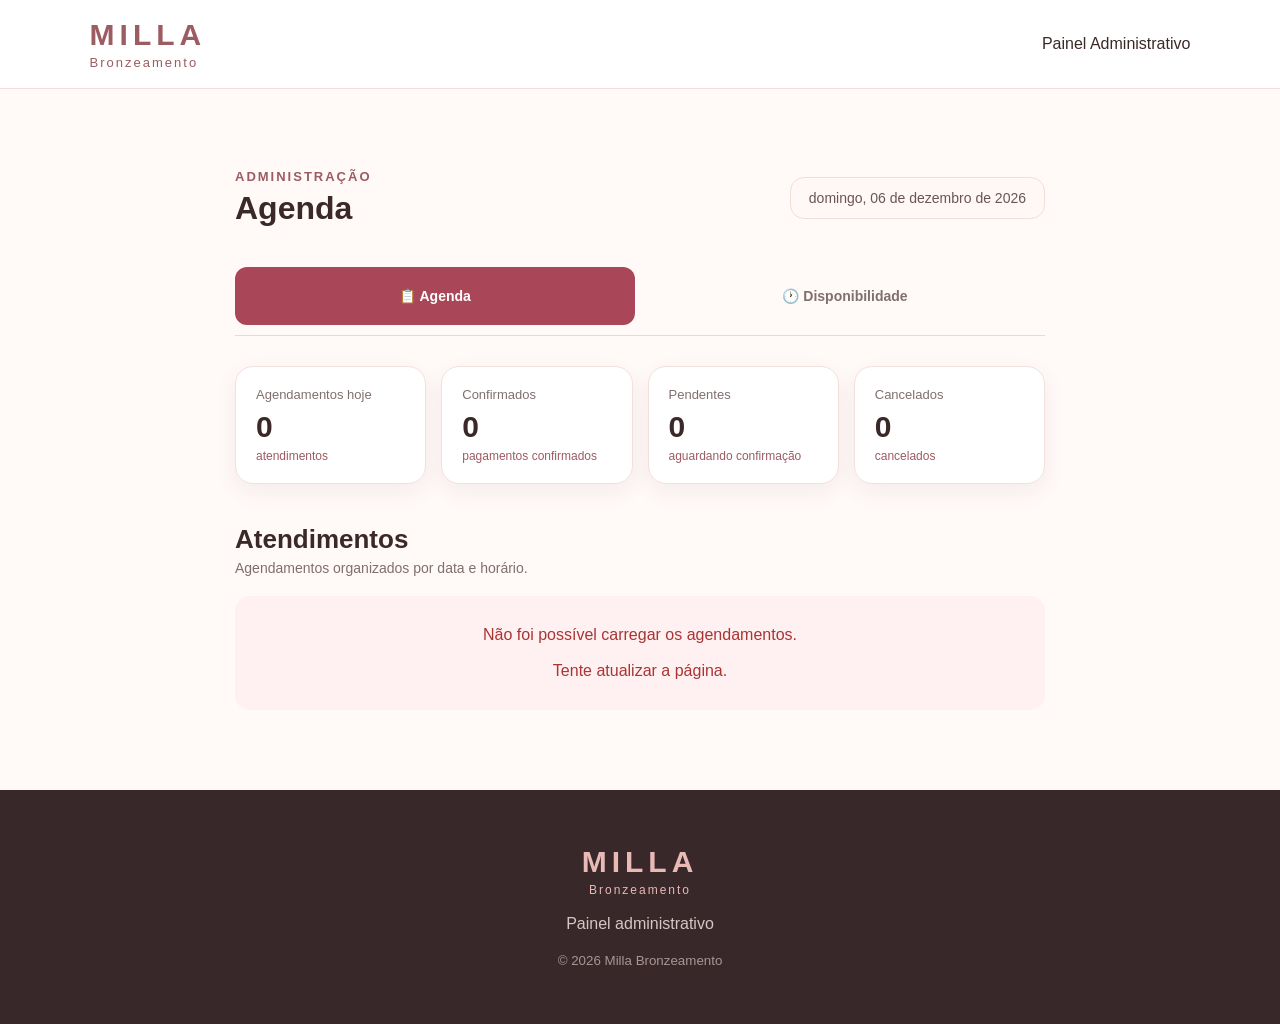
==== commit 02602017: "Update print statement to reflect goodbye message" ====
--- a/admin.html
+++ b/admin.html
@@ -10,6 +10,7 @@
     <link rel="stylesheet" href="style.css">
 
     <style>
+
         * {
             box-sizing: border-box;
         }
@@ -17,6 +18,10 @@
         body {
             background: #fff9f7;
         }
+
+        /* =========================
+           CABEÇALHO
+        ========================= */
 
         .admin-topo {
             display: flex;
@@ -51,6 +56,7 @@
             color: #695555;
             font-size: 14px;
         }
+
 
         /* =========================
            ABAS
@@ -88,6 +94,7 @@
             display: block;
         }
 
+
         /* =========================
            RESUMO
         ========================= */
@@ -126,8 +133,9 @@
             margin-top: 5px;
         }
 
+
         /* =========================
-           CABEÇALHO
+           CABEÇALHO DA AGENDA
         ========================= */
 
         .agenda-header {
@@ -150,6 +158,7 @@
             color: #806f6f;
             font-size: 14px;
         }
+
 
         /* =========================
            AGENDA
@@ -247,6 +256,11 @@
             color: #a33;
         }
 
+        .status-pendente {
+            background: #fff4d8;
+            color: #9a6a00;
+        }
+
         .dados-agendamento {
             display: grid;
             grid-template-columns: repeat(4, 1fr);
@@ -270,6 +284,11 @@
             color: #403333;
             font-size: 14px;
         }
+
+
+        /* =========================
+           AÇÕES
+        ========================= */
 
         .acoes-agendamento {
             margin-top: 15px;
@@ -292,6 +311,7 @@
             opacity: .9;
         }
 
+
         /* =========================
            DISPONIBILIDADE
         ========================= */
@@ -337,6 +357,11 @@
             background: #fff;
         }
 
+
+        /* =========================
+           HORÁRIOS
+        ========================= */
+
         .horarios-admin {
             display: grid;
             grid-template-columns: repeat(3, 1fr);
@@ -356,7 +381,7 @@
             background: #f7fcf8;
         }
 
-        .horario-card.lotado {
+        .horario-card.ocupado {
             border-color: #f0cccc;
             background: #fff5f5;
         }
@@ -380,7 +405,7 @@
             background: #45a95d;
         }
 
-        .lotado .bolinha {
+        .ocupado .bolinha {
             background: #c44747;
         }
 
@@ -407,8 +432,9 @@
             cursor: not-allowed;
         }
 
+
         /* =========================
-           FORMULÁRIO
+           FORMULÁRIO MANUAL
         ========================= */
 
         .formulario-manual {
@@ -508,6 +534,7 @@
             color: #a33;
         }
 
+
         /* =========================
            ESTADOS
         ========================= */
@@ -542,6 +569,7 @@
             margin-bottom: 7px;
         }
 
+
         /* =========================
            RESPONSIVO
         ========================= */
@@ -615,93 +643,1784 @@
                 flex-direction: column;
             }
         }
+
     </style>
 </head>
 
+
 <body>
 
-    <header class="topo">
-
-        <div class="logo">
-            MILLA
-            <span>Bronzeamento</span>
+
+<header class="topo">
+
+    <div class="logo">
+        MILLA
+        <span>Bronzeamento</span>
+    </div>
+
+    <div>
+        Painel Administrativo
+    </div>
+
+</header>
+
+
+<main class="container">
+
+
+    <!-- =========================
+         CABEÇALHO
+    ========================= -->
+
+    <div class="admin-topo">
+
+        <div class="admin-titulo">
+
+            <span>ADMINISTRAÇÃO</span>
+
+            <h1>Agenda</h1>
+
         </div>
 
-        <div>
-            Painel Administrativo
+        <div
+            class="admin-data"
+            id="dataAtual"
+        >
+            Carregando data...
         </div>
 
-    </header>
-
-
-    <main class="container">
-
-        <!-- CABEÇALHO -->
-
-        <div class="admin-topo">
-
-            <div class="admin-titulo">
-
-                <span>ADMINISTRAÇÃO</span>
-
-                <h1>Agenda</h1>
+    </div>
+
+
+    <!-- =========================
+         ABAS
+    ========================= -->
+
+    <div class="abas-admin">
+
+        <button
+            class="aba-admin ativa"
+            id="abaAgenda"
+            onclick="mostrarAba('agenda')"
+        >
+            📋 Agenda
+        </button>
+
+
+        <button
+            class="aba-admin"
+            id="abaDisponibilidade"
+            onclick="mostrarAba('disponibilidade')"
+        >
+            🕐 Disponibilidade
+        </button>
+
+    </div>
+
+
+    <!-- =========================
+         ABA AGENDA
+    ========================= -->
+
+    <section
+        id="conteudoAgenda"
+        class="conteudo-aba ativo"
+    >
+
+
+        <div class="resumo-admin">
+
+
+            <div class="resumo-card">
+
+                <small>
+                    Agendamentos hoje
+                </small>
+
+                <strong id="totalHoje">
+                    0
+                </strong>
+
+                <div class="detalhe">
+                    atendimentos
+                </div>
 
             </div>
 
-            <div class="admin-data" id="dataAtual">
-                Carregando data...
+
+            <div class="resumo-card">
+
+                <small>
+                    Confirmados
+                </small>
+
+                <strong id="totalConfirmados">
+                    0
+                </strong>
+
+                <div class="detalhe">
+                    pagamentos confirmados
+                </div>
+
             </div>
 
+
+            <div class="resumo-card">
+
+                <small>
+                    Pendentes
+                </small>
+
+                <strong id="totalPendentes">
+                    0
+                </strong>
+
+                <div class="detalhe">
+                    aguardando confirmação
+                </div>
+
+            </div>
+
+
+            <div class="resumo-card">
+
+                <small>
+                    Cancelados
+                </small>
+
+                <strong id="totalCancelados">
+                    0
+                </strong>
+
+                <div class="detalhe">
+                    cancelados
+                </div>
+
+            </div>
+
+
         </div>
 
 
-        <!-- ABAS -->
-
-        <div class="abas-admin">
-
-            <button
-                class="aba-admin ativa"
-                id="abaAgenda"
-                onclick="mostrarAba('agenda')"
+        <div class="agenda-header">
+
+            <div>
+
+                <h2>
+                    Atendimentos
+                </h2>
+
+                <p>
+                    Agendamentos organizados por data e horário.
+                </p>
+
+            </div>
+
+        </div>
+
+
+        <div id="listaAgendamentos">
+
+            <div class="carregando">
+                Verificando acesso...
+            </div>
+
+        </div>
+
+
+    </section>
+
+
+    <!-- =========================
+         ABA DISPONIBILIDADE
+    ========================= -->
+
+    <section
+        id="conteudoDisponibilidade"
+        class="conteudo-aba"
+    >
+
+
+        <div class="disponibilidade-box">
+
+
+            <h2>
+                Disponibilidade
+            </h2>
+
+            <p>
+                Escolha uma data para verificar os horários disponíveis.
+            </p>
+
+
+            <div class="campo-data">
+
+                <label for="dataDisponibilidade">
+                    Data do atendimento
+                </label>
+
+                <input
+                    type="date"
+                    id="dataDisponibilidade"
+                    onchange="verificarDisponibilidade()"
+                >
+
+            </div>
+
+
+            <div
+                id="listaHorarios"
+                class="horarios-admin"
             >
-                📋 Agenda
-            </button>
-
-            <button
-                class="aba-admin"
-                id="abaDisponibilidade"
-                onclick="mostrarAba('disponibilidade')"
+
+                <div class="carregando">
+                    Escolha uma data para consultar os horários.
+                </div>
+
+            </div>
+
+
+            <!-- =========================
+                 FORMULÁRIO MANUAL
+            ========================= -->
+
+            <div
+                id="formularioManual"
+                class="formulario-manual"
             >
-                🕐 Disponibilidade
-            </button>
+
+                <h3>
+                    Novo agendamento manual
+                </h3>
+
+
+                <form
+                    id="formManual"
+                >
+
+
+                    <div class="form-grid">
+
+
+                        <div class="campo">
+
+                            <label for="manualNome">
+                                Nome do cliente
+                            </label>
+
+                            <input
+                                type="text"
+                                id="manualNome"
+                                required
+                            >
+
+                        </div>
+
+
+                        <div class="campo">
+
+                            <label for="manualTelefone">
+                                Telefone
+                            </label>
+
+                            <input
+                                type="tel"
+                                id="manualTelefone"
+                                required
+                            >
+
+                        </div>
+
+
+                        <div class="campo">
+
+                            <label for="manualEmail">
+                                E-mail
+                            </label>
+
+                            <input
+                                type="email"
+                                id="manualEmail"
+                            >
+
+                        </div>
+
+
+                        <div class="campo">
+
+                            <label for="manualServico">
+                                Serviço
+                            </label>
+
+                            <select
+                                id="manualServico"
+                                required
+                            >
+
+                                <option value="">
+                                    Selecione
+                                </option>
+
+                                <option value="Bronzeamento">
+                                    Bronzeamento
+                                </option>
+
+                            </select>
+
+                        </div>
+
+
+                        <div class="campo">
+
+                            <label for="manualData">
+                                Data
+                            </label>
+
+                            <input
+                                type="date"
+                                id="manualData"
+                                required
+                            >
+
+                        </div>
+
+
+                        <div class="campo">
+
+                            <label for="manualHorario">
+                                Horário
+                            </label>
+
+                            <input
+                                type="time"
+                                id="manualHorario"
+                                required
+                            >
+
+                        </div>
+
+
+                        <div class="campo campo-full">
+
+                            <label for="manualPagamento">
+                                Pagamento
+                            </label>
+
+                            <select
+                                id="manualPagamento"
+                                required
+                            >
+
+                                <option value="">
+                                    Selecione
+                                </option>
+
+                                <option value="Integral">
+                                    Integral
+                                </option>
+
+                                <option value="Parcial">
+                                    Parcial
+                                </option>
+
+                                <option value="Pendente">
+                                    Pendente
+                                </option>
+
+                            </select>
+
+                        </div>
+
+
+                    </div>
+
+
+                    <div class="acoes-form">
+
+                        <button
+                            type="submit"
+                            class="btn-salvar"
+                        >
+                            Salvar agendamento
+                        </button>
+
+
+                        <button
+                            type="button"
+                            class="btn-fechar"
+                            onclick="fecharFormularioManual()"
+                        >
+                            Fechar
+                        </button>
+
+                    </div>
+
+
+                    <div
+                        id="mensagemManual"
+                        class="mensagem-form"
+                    ></div>
+
+
+                </form>
+
+            </div>
+
 
         </div>
 
 
-        <!-- =========================
-             ABA AGENDA
-        ========================= -->
-
-        <section
-            id="conteudoAgenda"
-            class="conteudo-aba ativo"
-        >
-
-            <div class="resumo-admin">
-
-                <div class="resumo-card">
-
-                    <small>Agendamentos hoje</small>
-
-                    <strong id="totalHoje">0</strong>
-
-                    <div class="detalhe">
-                        atendimentos
+    </section>
+
+
+</main>
+
+
+<footer>
+
+    <div class="footer-logo">
+        MILLA
+        <span>Bronzeamento</span>
+    </div>
+
+    <p>
+        Painel administrativo
+    </p>
+
+    <small>
+        © 2026 Milla Bronzeamento
+    </small>
+
+</footer>
+
+
+<script>
+
+
+/* =========================================
+   VARIÁVEIS
+========================================= */
+
+let agendamentos = [];
+
+
+/*
+ * Horários disponíveis no painel.
+ *
+ * Depois podemos alterar para exatamente
+ * os horários comerciais da MILLA.
+ */
+
+const HORARIOS = [
+    "08:00",
+    "09:00",
+    "10:00",
+    "11:00",
+    "12:00",
+    "13:00",
+    "14:00",
+    "15:00",
+    "16:00",
+    "17:00",
+    "18:00",
+    "19:00",
+    "20:00"
+];
+
+
+/* =========================================
+   ABAS
+========================================= */
+
+function mostrarAba(aba) {
+
+    const agenda =
+        document.getElementById(
+            "conteudoAgenda"
+        );
+
+    const disponibilidade =
+        document.getElementById(
+            "conteudoDisponibilidade"
+        );
+
+    const abaAgenda =
+        document.getElementById(
+            "abaAgenda"
+        );
+
+    const abaDisponibilidade =
+        document.getElementById(
+            "abaDisponibilidade"
+        );
+
+
+    if (aba === "agenda") {
+
+        agenda.classList.add("ativo");
+
+        disponibilidade.classList.remove("ativo");
+
+        abaAgenda.classList.add("ativa");
+
+        abaDisponibilidade.classList.remove("ativa");
+
+    }
+
+
+    if (aba === "disponibilidade") {
+
+        agenda.classList.remove("ativo");
+
+        disponibilidade.classList.add("ativo");
+
+        abaAgenda.classList.remove("ativa");
+
+        abaDisponibilidade.classList.add("ativa");
+
+    }
+
+}
+
+
+/* =========================================
+   DATA
+========================================= */
+
+function dataHojeISO() {
+
+    const hoje =
+        new Date();
+
+    const ano =
+        hoje.getFullYear();
+
+    const mes =
+        String(
+            hoje.getMonth() + 1
+        ).padStart(2, "0");
+
+    const dia =
+        String(
+            hoje.getDate()
+        ).padStart(2, "0");
+
+    return `${ano}-${mes}-${dia}`;
+
+}
+
+
+function formatarData(data) {
+
+    if (!data) {
+        return "-";
+    }
+
+    const partes =
+        data.split("-");
+
+    if (partes.length !== 3) {
+        return data;
+    }
+
+    return `${partes[2]}/${partes[1]}/${partes[0]}`;
+
+}
+
+
+/* =========================================
+   INICIAL
+========================================= */
+
+function nomeInicial(nome) {
+
+    if (!nome) {
+        return "C";
+    }
+
+    return nome
+        .trim()
+        .charAt(0)
+        .toUpperCase();
+
+}
+
+
+/* =========================================
+   RESUMO
+========================================= */
+
+function atualizarResumo(lista) {
+
+    const hoje =
+        dataHojeISO();
+
+
+    const hojeLista =
+        lista.filter(
+            function(item) {
+
+                return item.data === hoje;
+
+            }
+        );
+
+
+    const confirmados =
+        hojeLista.filter(
+            function(item) {
+
+                return String(
+                    item.status || ""
+                ).toLowerCase()
+                === "confirmado";
+
+            }
+        );
+
+
+    const cancelados =
+        hojeLista.filter(
+            function(item) {
+
+                return String(
+                    item.status || ""
+                ).toLowerCase()
+                === "cancelado";
+
+            }
+        );
+
+
+    const pendentes =
+        hojeLista.filter(
+            function(item) {
+
+                const status =
+                    String(
+                        item.status || ""
+                    ).toLowerCase();
+
+                return (
+                    status !== "confirmado" &&
+                    status !== "cancelado"
+                );
+
+            }
+        );
+
+
+    document.getElementById(
+        "totalHoje"
+    ).textContent =
+        hojeLista.length;
+
+
+    document.getElementById(
+        "totalConfirmados"
+    ).textContent =
+        confirmados.length;
+
+
+    document.getElementById(
+        "totalPendentes"
+    ).textContent =
+        pendentes.length;
+
+
+    document.getElementById(
+        "totalCancelados"
+    ).textContent =
+        cancelados.length;
+
+}
+
+
+/* =========================================
+   CARD AGENDAMENTO
+========================================= */
+
+function criarCardAgendamento(
+    agendamento
+) {
+
+    const card =
+        document.createElement(
+            "div"
+        );
+
+    card.className =
+        "agendamento-admin";
+
+
+    const status =
+        String(
+            agendamento.status ||
+            "Pendente"
+        );
+
+
+    const statusLower =
+        status.toLowerCase();
+
+
+    let classeStatus =
+        "status";
+
+
+    if (statusLower === "cancelado") {
+
+        classeStatus =
+            "status status-cancelado";
+
+    } else if (
+        statusLower !== "confirmado"
+    ) {
+
+        classeStatus =
+            "status status-pendente";
+
+    }
+
+
+    const cancelado =
+        statusLower === "cancelado";
+
+
+    card.innerHTML = `
+
+        <div class="agendamento-topo">
+
+            <div class="cliente-info">
+
+                <div class="cliente-icone">
+                    ${nomeInicial(
+                        agendamento.nome
+                    )}
+                </div>
+
+                <div>
+
+                    <h3>
+                        ${
+                            agendamento.nome ||
+                            "Cliente"
+                        }
+                    </h3>
+
+                    <small>
+                        ${
+                            agendamento.telefone ||
+                            "Telefone não informado"
+                        }
+                    </small>
+
+                </div>
+
+            </div>
+
+
+            <span class="${classeStatus}">
+                ${status}
+            </span>
+
+        </div>
+
+
+        <div class="dados-agendamento">
+
+            <div class="dado">
+
+                <strong>
+                    HORÁRIO
+                </strong>
+
+                <span>
+                    ${
+                        agendamento.horario ||
+                        "-"
+                    }
+                </span>
+
+            </div>
+
+
+            <div class="dado">
+
+                <strong>
+                    SERVIÇO
+                </strong>
+
+                <span>
+                    ${
+                        agendamento.servico ||
+                        "-"
+                    }
+                </span>
+
+            </div>
+
+
+            <div class="dado">
+
+                <strong>
+                    PAGAMENTO
+                </strong>
+
+                <span>
+                    ${
+                        agendamento.pagamento ||
+                        "-"
+                    }
+                </span>
+
+            </div>
+
+
+            <div class="dado">
+
+                <strong>
+                    E-MAIL
+                </strong>
+
+                <span>
+                    ${
+                        agendamento.email ||
+                        "-"
+                    }
+                </span>
+
+            </div>
+
+        </div>
+
+
+        ${
+            !cancelado
+            ? `
+
+                <div class="acoes-agendamento">
+
+                    <button
+                        class="btn-cancelar"
+                        onclick="cancelarAgendamento(
+                            ${agendamento.id}
+                        )"
+                    >
+                        Cancelar agendamento
+                    </button>
+
+                </div>
+
+            `
+            : ""
+        }
+
+    `;
+
+
+    return card;
+
+}
+
+
+/* =========================================
+   MOSTRAR AGENDA
+========================================= */
+
+function mostrarAgendamentos(lista) {
+
+    const container =
+        document.getElementById(
+            "listaAgendamentos"
+        );
+
+
+    if (
+        !lista ||
+        lista.length === 0
+    ) {
+
+        container.innerHTML = `
+
+            <div class="vazio-admin">
+
+                <strong>
+                    Nenhum agendamento encontrado
+                </strong>
+
+                Não existem atendimentos registrados.
+
+            </div>
+
+        `;
+
+        return;
+
+    }
+
+
+    const ordenados =
+        [...lista].sort(
+            function(a, b) {
+
+                const dataA =
+                    `${a.data || ""} ${a.horario || ""}`;
+
+                const dataB =
+                    `${b.data || ""} ${b.horario || ""}`;
+
+                return dataA.localeCompare(
+                    dataB
+                );
+
+            }
+        );
+
+
+    const grupos = {};
+
+
+    ordenados.forEach(
+        function(agendamento) {
+
+            const data =
+                agendamento.data ||
+                "sem-data";
+
+
+            if (!grupos[data]) {
+
+                grupos[data] = [];
+
+            }
+
+
+            grupos[data].push(
+                agendamento
+            );
+
+        }
+    );
+
+
+    container.innerHTML = "";
+
+
+    Object.keys(grupos)
+        .sort()
+        .forEach(
+            function(data) {
+
+                const grupo =
+                    document.createElement(
+                        "div"
+                    );
+
+                grupo.className =
+                    "grupo-data";
+
+
+                const titulo =
+                    document.createElement(
+                        "div"
+                    );
+
+                titulo.className =
+                    "titulo-data";
+
+
+                titulo.innerHTML = `
+
+                    <h3>
+                        ${formatarData(data)}
+                    </h3>
+
+                    <span>
+                        ${grupos[data].length}
+                        ${
+                            grupos[data].length === 1
+                            ? "atendimento"
+                            : "atendimentos"
+                        }
+                    </span>
+
+                `;
+
+
+                const listaGrupo =
+                    document.createElement(
+                        "div"
+                    );
+
+                listaGrupo.className =
+                    "lista-admin";
+
+
+                grupos[data].forEach(
+                    function(agendamento) {
+
+                        listaGrupo.appendChild(
+                            criarCardAgendamento(
+                                agendamento
+                            )
+                        );
+
+                    }
+                );
+
+
+                grupo.appendChild(
+                    titulo
+                );
+
+                grupo.appendChild(
+                    listaGrupo
+                );
+
+
+                container.appendChild(
+                    grupo
+                );
+
+            }
+        );
+
+}
+
+
+/* =========================================
+   CARREGAR AGENDAMENTOS
+========================================= */
+
+async function carregarAgendamentos() {
+
+    const lista =
+        document.getElementById(
+            "listaAgendamentos"
+        );
+
+
+    try {
+
+        const resposta =
+            await fetch(
+                "/api/admin",
+                {
+                    method: "GET",
+                    credentials: "same-origin"
+                }
+            );
+
+
+        if (
+            resposta.status === 401
+        ) {
+
+            window.location.href =
+                "/login.html";
+
+            return;
+
+        }
+
+
+        const resultado =
+            await resposta.json();
+
+
+        if (
+            !resposta.ok ||
+            !resultado.sucesso
+        ) {
+
+            throw new Error(
+                resultado.mensagem ||
+                "Erro ao carregar agendamentos."
+            );
+
+        }
+
+
+        agendamentos =
+            resultado.agendamentos || [];
+
+
+        atualizarResumo(
+            agendamentos
+        );
+
+
+        mostrarAgendamentos(
+            agendamentos
+        );
+
+
+        /*
+         * Se já houver uma data selecionada,
+         * atualiza os horários.
+         */
+
+        const campoData =
+            document.getElementById(
+                "dataDisponibilidade"
+            );
+
+
+        if (campoData.value) {
+
+            verificarDisponibilidade();
+
+        }
+
+
+    } catch (erro) {
+
+        console.error(erro);
+
+
+        lista.innerHTML = `
+
+            <div class="erro-admin">
+
+                Não foi possível carregar os agendamentos.
+
+                <br><br>
+
+                Tente atualizar a página.
+
+            </div>
+
+        `;
+
+    }
+
+}
+
+
+/* =========================================
+   DISPONIBILIDADE
+========================================= */
+
+function verificarDisponibilidade() {
+
+    const campo =
+        document.getElementById(
+            "dataDisponibilidade"
+        );
+
+
+    const data =
+        campo.value;
+
+
+    const lista =
+        document.getElementById(
+            "listaHorarios"
+        );
+
+
+    if (!data) {
+
+        lista.innerHTML = `
+
+            <div class="carregando">
+
+                Escolha uma data para consultar os horários.
+
+            </div>
+
+        `;
+
+        return;
+
+    }
+
+
+    const agendamentosData =
+        agendamentos.filter(
+            function(item) {
+
+                return (
+                    item.data === data &&
+                    String(
+                        item.status || ""
+                    ).toLowerCase()
+                    !== "cancelado"
+                );
+
+            }
+        );
+
+
+    lista.innerHTML = "";
+
+
+    HORARIOS.forEach(
+        function(horario) {
+
+            const ocupado =
+                agendamentosData.some(
+                    function(item) {
+
+                        return (
+                            item.horario === horario
+                        );
+
+                    }
+                );
+
+
+            const card =
+                document.createElement(
+                    "div"
+                );
+
+
+            card.className =
+                ocupado
+                ? "horario-card ocupado"
+                : "horario-card disponivel";
+
+
+            card.innerHTML = `
+
+                <div class="horario-topo">
+
+                    <div class="horario">
+                        ${horario}
                     </div>
 
+                    <div class="bolinha"></div>
+
                 </div>
 
 
-                <div class="resumo-card">
-
-                    <small>Confirm
+                <div class="vagas">
+
+                    ${
+                        ocupado
+                        ? "Horário ocupado"
+                        : "Horário disponível"
+                    }
+
+                </div>
+
+
+                <button
+                    class="btn-novo"
+                    ${
+                        ocupado
+                        ? "disabled"
+                        : ""
+                    }
+                    onclick="abrirFormularioManual(
+                        '${data}',
+                        '${horario}'
+                    )"
+                >
+
+                    ${
+                        ocupado
+                        ? "Indisponível"
+                        : "Novo agendamento"
+                    }
+
+                </button>
+
+            `;
+
+
+            lista.appendChild(
+                card
+            );
+
+        }
+    );
+
+}
+
+
+/* =========================================
+   ABRIR FORMULÁRIO MANUAL
+========================================= */
+
+function abrirFormularioManual(
+    data,
+    horario
+) {
+
+    const formulario =
+        document.getElementById(
+            "formularioManual"
+        );
+
+
+    formulario.classList.add(
+        "aberto"
+    );
+
+
+    document.getElementById(
+        "manualData"
+    ).value = data;
+
+
+    document.getElementById(
+        "manualHorario"
+    ).value = horario;
+
+
+    formulario.scrollIntoView({
+        behavior: "smooth",
+        block: "start"
+    });
+
+}
+
+
+/* =========================================
+   FECHAR FORMULÁRIO
+========================================= */
+
+function fecharFormularioManual() {
+
+    document
+        .getElementById(
+            "formularioManual"
+        )
+        .classList.remove(
+            "aberto"
+        );
+
+
+    document
+        .getElementById(
+            "formManual"
+        )
+        .reset();
+
+
+    document
+        .getElementById(
+            "mensagemManual"
+        )
+        .className =
+            "mensagem-form";
+
+
+    document
+        .getElementById(
+            "mensagemManual"
+        )
+        .textContent = "";
+
+}
+
+
+/* =========================================
+   MENSAGEM DO FORMULÁRIO
+========================================= */
+
+function mostrarMensagem(
+    texto,
+    tipo
+) {
+
+    const elemento =
+        document.getElementById(
+            "mensagemManual"
+        );
+
+
+    elemento.textContent =
+        texto;
+
+
+    elemento.className =
+        "mensagem-form " +
+        tipo;
+
+}
+
+
+/* =========================================
+   AGENDAMENTO MANUAL
+========================================= */
+
+document
+    .getElementById(
+        "formManual"
+    )
+    .addEventListener(
+        "submit",
+        async function(event) {
+
+            event.preventDefault();
+
+
+            const nome =
+                document.getElementById(
+                    "manualNome"
+                ).value.trim();
+
+
+            const telefone =
+                document.getElementById(
+                    "manualTelefone"
+                ).value.trim();
+
+
+            const email =
+                document.getElementById(
+                    "manualEmail"
+                ).value.trim();
+
+
+            const servico =
+                document.getElementById(
+                    "manualServico"
+                ).value;
+
+
+            const data =
+                document.getElementById(
+                    "manualData"
+                ).value;
+
+
+            const horario =
+                document.getElementById(
+                    "manualHorario"
+                ).value;
+
+
+            const pagamento =
+                document.getElementById(
+                    "manualPagamento"
+                ).value;
+
+
+            if (
+                !nome ||
+                !telefone ||
+                !servico ||
+                !data ||
+                !horario ||
+                !pagamento
+            ) {
+
+                mostrarMensagem(
+                    "Preencha todos os campos obrigatórios.",
+                    "erro"
+                );
+
+                return;
+
+            }
+
+
+            /*
+             * Verificação final para impedir
+             * agendamento duplicado.
+             */
+
+            const horarioOcupado =
+                agendamentos.some(
+                    function(item) {
+
+                        return (
+                            item.data === data &&
+                            item.horario === horario &&
+                            String(
+                                item.status || ""
+                            ).toLowerCase()
+                            !== "cancelado"
+                        );
+
+                    }
+                );
+
+
+            if (horarioOcupado) {
+
+                mostrarMensagem(
+                    "Este horário acabou de ser ocupado.",
+                    "erro"
+                );
+
+                verificarDisponibilidade();
+
+                return;
+
+            }
+
+
+            try {
+
+                const resposta =
+                    await fetch(
+                        "/api/agendamento",
+                        {
+                            method: "POST",
+
+                            credentials:
+                                "same-origin",
+
+                            headers: {
+                                "Content-Type":
+                                    "application/json"
+                            },
+
+                            body:
+                                JSON.stringify({
+
+                                    nome:
+                                        nome,
+
+                                    telefone:
+                                        telefone,
+
+                                    email:
+                                        email,
+
+                                    servico:
+                                        servico,
+
+                                    data:
+                                        data,
+
+                                    horario:
+                                        horario,
+
+                                    pagamento:
+                                        pagamento,
+
+                                    status:
+                                        "confirmado"
+
+                                })
+
+                        }
+                    );
+
+
+                if (
+                    resposta.status === 401
+                ) {
+
+                    window.location.href =
+                        "/login.html";
+
+                    return;
+
+                }
+
+
+                const resultado =
+                    await resposta.json();
+
+
+                if (
+                    !resposta.ok ||
+                    !resultado.sucesso
+                ) {
+
+                    throw new Error(
+                        resultado.mensagem ||
+                        "Não foi possível criar o agendamento."
+                    );
+
+                }
+
+
+                mostrarMensagem(
+                    "Agendamento criado com sucesso!",
+                    "sucesso"
+                );
+
+
+                await carregarAgendamentos();
+
+
+                setTimeout(
+                    function() {
+
+                        fecharFormularioManual();
+
+                        verificarDisponibilidade();
+
+                    },
+                    1000
+                );
+
+
+            } catch (erro) {
+
+                console.error(
+                    erro
+                );
+
+
+                mostrarMensagem(
+                    erro.message ||
+                    "Erro ao criar o agendamento.",
+                    "erro"
+                );
+
+            }
+
+        }
+    );
+
+
+/* =========================================
+   CANCELAR AGENDAMENTO
+========================================= */
+
+async function cancelarAgendamento(
+    id
+) {
+
+    const confirmar =
+        confirm(
+            "Tem certeza que deseja cancelar este agendamento?"
+        );
+
+
+    if (!confirmar) {
+        return;
+    }
+
+
+    try {
+
+        const resposta =
+            await fetch(
+                "/api/admin",
+                {
+                    method: "PATCH",
+
+                    credentials:
+                        "same-origin",
+
+                    headers: {
+                        "Content-Type":
+                            "application/json"
+                    },
+
+                    body:
+                        JSON.stringify({
+
+                            id:
+                                id,
+
+                            status:
+                                "cancelado"
+
+                        })
+
+                }
+            );
+
+
+        if (
+            resposta.status === 401
+        ) {
+
+            window.location.href =
+                "/login.html";
+
+            return;
+
+        }
+
+
+        const resultado =
+            await resposta.json();
+
+
+        if (
+            !resposta.ok ||
+            !resultado.sucesso
+        ) {
+
+            throw new Error(
+                resultado.mensagem ||
+                "Erro ao cancelar agendamento."
+            );
+
+        }
+
+
+        alert(
+            "Agendamento cancelado com sucesso!"
+        );
+
+
+        await carregarAgendamentos();
+
+
+    } catch (erro) {
+
+        console.error(
+            erro
+        );
+
+
+        alert(
+            "Não foi possível cancelar o agendamento."
+        );
+
+    }
+
+}
+
+
+/* =========================================
+   DATA DO CABEÇALHO
+========================================= */
+
+document.getElementById(
+    "dataAtual"
+).textContent =
+    new Date().toLocaleDateString(
+        "pt-BR",
+        {
+            weekday: "long",
+            day: "2-digit",
+            month: "long",
+            year: "numeric"
+        }
+    );
+
+
+/* =========================================
+   DATA PADRÃO DA DISPONIBILIDADE
+========================================= */
+
+document.getElementById(
+    "dataDisponibilidade"
+).value =
+    dataHojeISO();
+
+
+document.getElementById(
+    "manualData"
+).value =
+    dataHojeISO();
+
+
+/* =========================================
+   INICIAR PAINEL
+========================================= */
+
+carregarAgendamentos();
+
+
+</script>
+
+
+</body>
+
+</html>
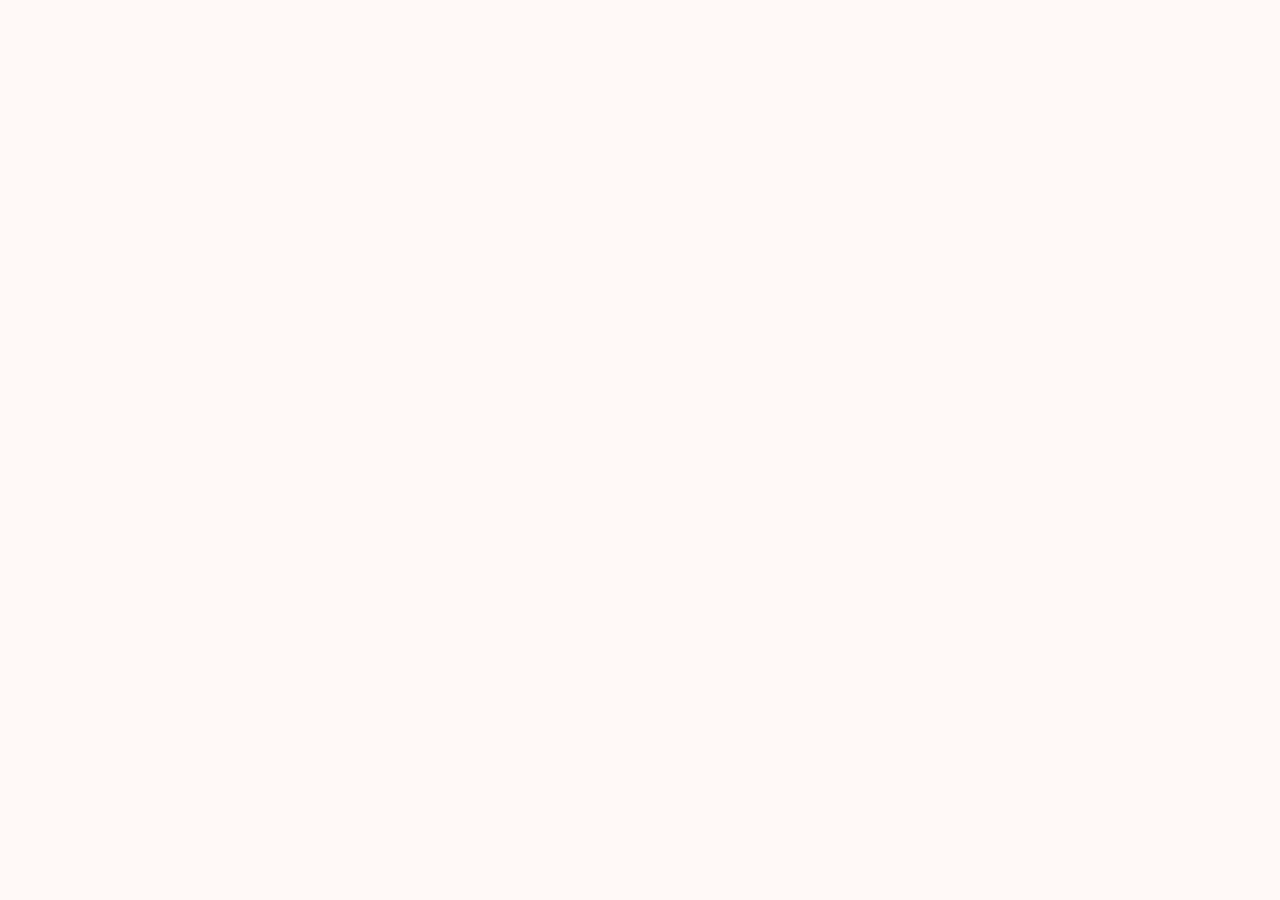
==== commit e1abfafd: "Enhance styling for availability cards and buttons Added styles for 'ultima-vaga' and updated button" ====
--- a/admin.html
+++ b/admin.html
@@ -381,6 +381,11 @@
             background: #f7fcf8;
         }
 
+        .horario-card.ultima-vaga {
+            border-color: #ead39c;
+            background: #fffaf0;
+        }
+
         .horario-card.ocupado {
             border-color: #f0cccc;
             background: #fff5f5;
@@ -405,6 +410,10 @@
             background: #45a95d;
         }
 
+        .ultima-vaga .bolinha {
+            background: #d69b28;
+        }
+
         .ocupado .bolinha {
             background: #c44747;
         }
@@ -413,6 +422,11 @@
             margin-top: 8px;
             color: #806f6f;
             font-size: 13px;
+            line-height: 1.6;
+        }
+
+        .vagas strong {
+            color: #3b2929;
         }
 
         .btn-novo {
@@ -427,6 +441,10 @@
             cursor: pointer;
         }
 
+        .btn-novo:hover {
+            opacity: .9;
+        }
+
         .btn-novo:disabled {
             background: #cdbfc0;
             cursor: not-allowed;
@@ -510,1917 +528,4 @@
             background: white;
             color: #695555;
             font-weight: bold;
-            cursor: pointer;
-        }
-
-        .mensagem-form {
-            display: none;
-            margin-top: 15px;
-            padding: 13px;
-            border-radius: 10px;
-            font-size: 14px;
-            text-align: center;
-        }
-
-        .mensagem-form.sucesso {
-            display: block;
-            background: #e8f7ec;
-            color: #287a3d;
-        }
-
-        .mensagem-form.erro {
-            display: block;
-            background: #fff0f0;
-            color: #a33;
-        }
-
-
-        /* =========================
-           ESTADOS
-        ========================= */
-
-        .carregando {
-            text-align: center;
-            padding: 40px;
-            color: #806f6f;
-        }
-
-        .erro-admin {
-            text-align: center;
-            padding: 30px;
-            color: #a33;
-            background: #fff1f1;
-            border-radius: 15px;
-        }
-
-        .vazio-admin {
-            text-align: center;
-            padding: 45px 20px;
-            background: white;
-            border: 1px solid #f2e1dd;
-            border-radius: 18px;
-            color: #806f6f;
-        }
-
-        .vazio-admin strong {
-            display: block;
-            color: #3b2929;
-            font-size: 18px;
-            margin-bottom: 7px;
-        }
-
-
-        /* =========================
-           RESPONSIVO
-        ========================= */
-
-        @media (max-width: 900px) {
-
-            .resumo-admin {
-                grid-template-columns: repeat(2, 1fr);
-            }
-
-            .dados-agendamento {
-                grid-template-columns: repeat(2, 1fr);
-            }
-
-            .horarios-admin {
-                grid-template-columns: repeat(2, 1fr);
-            }
-        }
-
-        @media (max-width: 600px) {
-
-            .admin-topo {
-                flex-direction: column;
-                align-items: flex-start;
-            }
-
-            .resumo-admin {
-                grid-template-columns: 1fr 1fr;
-            }
-
-            .dados-agendamento {
-                grid-template-columns: 1fr 1fr;
-            }
-
-            .horarios-admin {
-                grid-template-columns: 1fr;
-            }
-
-            .form-grid {
-                grid-template-columns: 1fr;
-            }
-
-            .campo-full {
-                grid-column: auto;
-            }
-
-            .agendamento-topo {
-                align-items: flex-start;
-            }
-
-            .abas-admin {
-                overflow-x: auto;
-            }
-
-            .aba-admin {
-                white-space: nowrap;
-            }
-        }
-
-        @media (max-width: 420px) {
-
-            .resumo-admin {
-                grid-template-columns: 1fr;
-            }
-
-            .dados-agendamento {
-                grid-template-columns: 1fr;
-            }
-
-            .acoes-form {
-                flex-direction: column;
-            }
-        }
-
-    </style>
-</head>
-
-
-<body>
-
-
-<header class="topo">
-
-    <div class="logo">
-        MILLA
-        <span>Bronzeamento</span>
-    </div>
-
-    <div>
-        Painel Administrativo
-    </div>
-
-</header>
-
-
-<main class="container">
-
-
-    <!-- =========================
-         CABEÇALHO
-    ========================= -->
-
-    <div class="admin-topo">
-
-        <div class="admin-titulo">
-
-            <span>ADMINISTRAÇÃO</span>
-
-            <h1>Agenda</h1>
-
-        </div>
-
-        <div
-            class="admin-data"
-            id="dataAtual"
-        >
-            Carregando data...
-        </div>
-
-    </div>
-
-
-    <!-- =========================
-         ABAS
-    ========================= -->
-
-    <div class="abas-admin">
-
-        <button
-            class="aba-admin ativa"
-            id="abaAgenda"
-            onclick="mostrarAba('agenda')"
-        >
-            📋 Agenda
-        </button>
-
-
-        <button
-            class="aba-admin"
-            id="abaDisponibilidade"
-            onclick="mostrarAba('disponibilidade')"
-        >
-            🕐 Disponibilidade
-        </button>
-
-    </div>
-
-
-    <!-- =========================
-         ABA AGENDA
-    ========================= -->
-
-    <section
-        id="conteudoAgenda"
-        class="conteudo-aba ativo"
-    >
-
-
-        <div class="resumo-admin">
-
-
-            <div class="resumo-card">
-
-                <small>
-                    Agendamentos hoje
-                </small>
-
-                <strong id="totalHoje">
-                    0
-                </strong>
-
-                <div class="detalhe">
-                    atendimentos
-                </div>
-
-            </div>
-
-
-            <div class="resumo-card">
-
-                <small>
-                    Confirmados
-                </small>
-
-                <strong id="totalConfirmados">
-                    0
-                </strong>
-
-                <div class="detalhe">
-                    pagamentos confirmados
-                </div>
-
-            </div>
-
-
-            <div class="resumo-card">
-
-                <small>
-                    Pendentes
-                </small>
-
-                <strong id="totalPendentes">
-                    0
-                </strong>
-
-                <div class="detalhe">
-                    aguardando confirmação
-                </div>
-
-            </div>
-
-
-            <div class="resumo-card">
-
-                <small>
-                    Cancelados
-                </small>
-
-                <strong id="totalCancelados">
-                    0
-                </strong>
-
-                <div class="detalhe">
-                    cancelados
-                </div>
-
-            </div>
-
-
-        </div>
-
-
-        <div class="agenda-header">
-
-            <div>
-
-                <h2>
-                    Atendimentos
-                </h2>
-
-                <p>
-                    Agendamentos organizados por data e horário.
-                </p>
-
-            </div>
-
-        </div>
-
-
-        <div id="listaAgendamentos">
-
-            <div class="carregando">
-                Verificando acesso...
-            </div>
-
-        </div>
-
-
-    </section>
-
-
-    <!-- =========================
-         ABA DISPONIBILIDADE
-    ========================= -->
-
-    <section
-        id="conteudoDisponibilidade"
-        class="conteudo-aba"
-    >
-
-
-        <div class="disponibilidade-box">
-
-
-            <h2>
-                Disponibilidade
-            </h2>
-
-            <p>
-                Escolha uma data para verificar os horários disponíveis.
-            </p>
-
-
-            <div class="campo-data">
-
-                <label for="dataDisponibilidade">
-                    Data do atendimento
-                </label>
-
-                <input
-                    type="date"
-                    id="dataDisponibilidade"
-                    onchange="verificarDisponibilidade()"
-                >
-
-            </div>
-
-
-            <div
-                id="listaHorarios"
-                class="horarios-admin"
-            >
-
-                <div class="carregando">
-                    Escolha uma data para consultar os horários.
-                </div>
-
-            </div>
-
-
-            <!-- =========================
-                 FORMULÁRIO MANUAL
-            ========================= -->
-
-            <div
-                id="formularioManual"
-                class="formulario-manual"
-            >
-
-                <h3>
-                    Novo agendamento manual
-                </h3>
-
-
-                <form
-                    id="formManual"
-                >
-
-
-                    <div class="form-grid">
-
-
-                        <div class="campo">
-
-                            <label for="manualNome">
-                                Nome do cliente
-                            </label>
-
-                            <input
-                                type="text"
-                                id="manualNome"
-                                required
-                            >
-
-                        </div>
-
-
-                        <div class="campo">
-
-                            <label for="manualTelefone">
-                                Telefone
-                            </label>
-
-                            <input
-                                type="tel"
-                                id="manualTelefone"
-                                required
-                            >
-
-                        </div>
-
-
-                        <div class="campo">
-
-                            <label for="manualEmail">
-                                E-mail
-                            </label>
-
-                            <input
-                                type="email"
-                                id="manualEmail"
-                            >
-
-                        </div>
-
-
-                        <div class="campo">
-
-                            <label for="manualServico">
-                                Serviço
-                            </label>
-
-                            <select
-                                id="manualServico"
-                                required
-                            >
-
-                                <option value="">
-                                    Selecione
-                                </option>
-
-                                <option value="Bronzeamento">
-                                    Bronzeamento
-                                </option>
-
-                            </select>
-
-                        </div>
-
-
-                        <div class="campo">
-
-                            <label for="manualData">
-                                Data
-                            </label>
-
-                            <input
-                                type="date"
-                                id="manualData"
-                                required
-                            >
-
-                        </div>
-
-
-                        <div class="campo">
-
-                            <label for="manualHorario">
-                                Horário
-                            </label>
-
-                            <input
-                                type="time"
-                                id="manualHorario"
-                                required
-                            >
-
-                        </div>
-
-
-                        <div class="campo campo-full">
-
-                            <label for="manualPagamento">
-                                Pagamento
-                            </label>
-
-                            <select
-                                id="manualPagamento"
-                                required
-                            >
-
-                                <option value="">
-                                    Selecione
-                                </option>
-
-                                <option value="Integral">
-                                    Integral
-                                </option>
-
-                                <option value="Parcial">
-                                    Parcial
-                                </option>
-
-                                <option value="Pendente">
-                                    Pendente
-                                </option>
-
-                            </select>
-
-                        </div>
-
-
-                    </div>
-
-
-                    <div class="acoes-form">
-
-                        <button
-                            type="submit"
-                            class="btn-salvar"
-                        >
-                            Salvar agendamento
-                        </button>
-
-
-                        <button
-                            type="button"
-                            class="btn-fechar"
-                            onclick="fecharFormularioManual()"
-                        >
-                            Fechar
-                        </button>
-
-                    </div>
-
-
-                    <div
-                        id="mensagemManual"
-                        class="mensagem-form"
-                    ></div>
-
-
-                </form>
-
-            </div>
-
-
-        </div>
-
-
-    </section>
-
-
-</main>
-
-
-<footer>
-
-    <div class="footer-logo">
-        MILLA
-        <span>Bronzeamento</span>
-    </div>
-
-    <p>
-        Painel administrativo
-    </p>
-
-    <small>
-        © 2026 Milla Bronzeamento
-    </small>
-
-</footer>
-
-
-<script>
-
-
-/* =========================================
-   VARIÁVEIS
-========================================= */
-
-let agendamentos = [];
-
-
-/*
- * Horários disponíveis no painel.
- *
- * Depois podemos alterar para exatamente
- * os horários comerciais da MILLA.
- */
-
-const HORARIOS = [
-    "08:00",
-    "09:00",
-    "10:00",
-    "11:00",
-    "12:00",
-    "13:00",
-    "14:00",
-    "15:00",
-    "16:00",
-    "17:00",
-    "18:00",
-    "19:00",
-    "20:00"
-];
-
-
-/* =========================================
-   ABAS
-========================================= */
-
-function mostrarAba(aba) {
-
-    const agenda =
-        document.getElementById(
-            "conteudoAgenda"
-        );
-
-    const disponibilidade =
-        document.getElementById(
-            "conteudoDisponibilidade"
-        );
-
-    const abaAgenda =
-        document.getElementById(
-            "abaAgenda"
-        );
-
-    const abaDisponibilidade =
-        document.getElementById(
-            "abaDisponibilidade"
-        );
-
-
-    if (aba === "agenda") {
-
-        agenda.classList.add("ativo");
-
-        disponibilidade.classList.remove("ativo");
-
-        abaAgenda.classList.add("ativa");
-
-        abaDisponibilidade.classList.remove("ativa");
-
-    }
-
-
-    if (aba === "disponibilidade") {
-
-        agenda.classList.remove("ativo");
-
-        disponibilidade.classList.add("ativo");
-
-        abaAgenda.classList.remove("ativa");
-
-        abaDisponibilidade.classList.add("ativa");
-
-    }
-
-}
-
-
-/* =========================================
-   DATA
-========================================= */
-
-function dataHojeISO() {
-
-    const hoje =
-        new Date();
-
-    const ano =
-        hoje.getFullYear();
-
-    const mes =
-        String(
-            hoje.getMonth() + 1
-        ).padStart(2, "0");
-
-    const dia =
-        String(
-            hoje.getDate()
-        ).padStart(2, "0");
-
-    return `${ano}-${mes}-${dia}`;
-
-}
-
-
-function formatarData(data) {
-
-    if (!data) {
-        return "-";
-    }
-
-    const partes =
-        data.split("-");
-
-    if (partes.length !== 3) {
-        return data;
-    }
-
-    return `${partes[2]}/${partes[1]}/${partes[0]}`;
-
-}
-
-
-/* =========================================
-   INICIAL
-========================================= */
-
-function nomeInicial(nome) {
-
-    if (!nome) {
-        return "C";
-    }
-
-    return nome
-        .trim()
-        .charAt(0)
-        .toUpperCase();
-
-}
-
-
-/* =========================================
-   RESUMO
-========================================= */
-
-function atualizarResumo(lista) {
-
-    const hoje =
-        dataHojeISO();
-
-
-    const hojeLista =
-        lista.filter(
-            function(item) {
-
-                return item.data === hoje;
-
-            }
-        );
-
-
-    const confirmados =
-        hojeLista.filter(
-            function(item) {
-
-                return String(
-                    item.status || ""
-                ).toLowerCase()
-                === "confirmado";
-
-            }
-        );
-
-
-    const cancelados =
-        hojeLista.filter(
-            function(item) {
-
-                return String(
-                    item.status || ""
-                ).toLowerCase()
-                === "cancelado";
-
-            }
-        );
-
-
-    const pendentes =
-        hojeLista.filter(
-            function(item) {
-
-                const status =
-                    String(
-                        item.status || ""
-                    ).toLowerCase();
-
-                return (
-                    status !== "confirmado" &&
-                    status !== "cancelado"
-                );
-
-            }
-        );
-
-
-    document.getElementById(
-        "totalHoje"
-    ).textContent =
-        hojeLista.length;
-
-
-    document.getElementById(
-        "totalConfirmados"
-    ).textContent =
-        confirmados.length;
-
-
-    document.getElementById(
-        "totalPendentes"
-    ).textContent =
-        pendentes.length;
-
-
-    document.getElementById(
-        "totalCancelados"
-    ).textContent =
-        cancelados.length;
-
-}
-
-
-/* =========================================
-   CARD AGENDAMENTO
-========================================= */
-
-function criarCardAgendamento(
-    agendamento
-) {
-
-    const card =
-        document.createElement(
-            "div"
-        );
-
-    card.className =
-        "agendamento-admin";
-
-
-    const status =
-        String(
-            agendamento.status ||
-            "Pendente"
-        );
-
-
-    const statusLower =
-        status.toLowerCase();
-
-
-    let classeStatus =
-        "status";
-
-
-    if (statusLower === "cancelado") {
-
-        classeStatus =
-            "status status-cancelado";
-
-    } else if (
-        statusLower !== "confirmado"
-    ) {
-
-        classeStatus =
-            "status status-pendente";
-
-    }
-
-
-    const cancelado =
-        statusLower === "cancelado";
-
-
-    card.innerHTML = `
-
-        <div class="agendamento-topo">
-
-            <div class="cliente-info">
-
-                <div class="cliente-icone">
-                    ${nomeInicial(
-                        agendamento.nome
-                    )}
-                </div>
-
-                <div>
-
-                    <h3>
-                        ${
-                            agendamento.nome ||
-                            "Cliente"
-                        }
-                    </h3>
-
-                    <small>
-                        ${
-                            agendamento.telefone ||
-                            "Telefone não informado"
-                        }
-                    </small>
-
-                </div>
-
-            </div>
-
-
-            <span class="${classeStatus}">
-                ${status}
-            </span>
-
-        </div>
-
-
-        <div class="dados-agendamento">
-
-            <div class="dado">
-
-                <strong>
-                    HORÁRIO
-                </strong>
-
-                <span>
-                    ${
-                        agendamento.horario ||
-                        "-"
-                    }
-                </span>
-
-            </div>
-
-
-            <div class="dado">
-
-                <strong>
-                    SERVIÇO
-                </strong>
-
-                <span>
-                    ${
-                        agendamento.servico ||
-                        "-"
-                    }
-                </span>
-
-            </div>
-
-
-            <div class="dado">
-
-                <strong>
-                    PAGAMENTO
-                </strong>
-
-                <span>
-                    ${
-                        agendamento.pagamento ||
-                        "-"
-                    }
-                </span>
-
-            </div>
-
-
-            <div class="dado">
-
-                <strong>
-                    E-MAIL
-                </strong>
-
-                <span>
-                    ${
-                        agendamento.email ||
-                        "-"
-                    }
-                </span>
-
-            </div>
-
-        </div>
-
-
-        ${
-            !cancelado
-            ? `
-
-                <div class="acoes-agendamento">
-
-                    <button
-                        class="btn-cancelar"
-                        onclick="cancelarAgendamento(
-                            ${agendamento.id}
-                        )"
-                    >
-                        Cancelar agendamento
-                    </button>
-
-                </div>
-
-            `
-            : ""
-        }
-
-    `;
-
-
-    return card;
-
-}
-
-
-/* =========================================
-   MOSTRAR AGENDA
-========================================= */
-
-function mostrarAgendamentos(lista) {
-
-    const container =
-        document.getElementById(
-            "listaAgendamentos"
-        );
-
-
-    if (
-        !lista ||
-        lista.length === 0
-    ) {
-
-        container.innerHTML = `
-
-            <div class="vazio-admin">
-
-                <strong>
-                    Nenhum agendamento encontrado
-                </strong>
-
-                Não existem atendimentos registrados.
-
-            </div>
-
-        `;
-
-        return;
-
-    }
-
-
-    const ordenados =
-        [...lista].sort(
-            function(a, b) {
-
-                const dataA =
-                    `${a.data || ""} ${a.horario || ""}`;
-
-                const dataB =
-                    `${b.data || ""} ${b.horario || ""}`;
-
-                return dataA.localeCompare(
-                    dataB
-                );
-
-            }
-        );
-
-
-    const grupos = {};
-
-
-    ordenados.forEach(
-        function(agendamento) {
-
-            const data =
-                agendamento.data ||
-                "sem-data";
-
-
-            if (!grupos[data]) {
-
-                grupos[data] = [];
-
-            }
-
-
-            grupos[data].push(
-                agendamento
-            );
-
-        }
-    );
-
-
-    container.innerHTML = "";
-
-
-    Object.keys(grupos)
-        .sort()
-        .forEach(
-            function(data) {
-
-                const grupo =
-                    document.createElement(
-                        "div"
-                    );
-
-                grupo.className =
-                    "grupo-data";
-
-
-                const titulo =
-                    document.createElement(
-                        "div"
-                    );
-
-                titulo.className =
-                    "titulo-data";
-
-
-                titulo.innerHTML = `
-
-                    <h3>
-                        ${formatarData(data)}
-                    </h3>
-
-                    <span>
-                        ${grupos[data].length}
-                        ${
-                            grupos[data].length === 1
-                            ? "atendimento"
-                            : "atendimentos"
-                        }
-                    </span>
-
-                `;
-
-
-                const listaGrupo =
-                    document.createElement(
-                        "div"
-                    );
-
-                listaGrupo.className =
-                    "lista-admin";
-
-
-                grupos[data].forEach(
-                    function(agendamento) {
-
-                        listaGrupo.appendChild(
-                            criarCardAgendamento(
-                                agendamento
-                            )
-                        );
-
-                    }
-                );
-
-
-                grupo.appendChild(
-                    titulo
-                );
-
-                grupo.appendChild(
-                    listaGrupo
-                );
-
-
-                container.appendChild(
-                    grupo
-                );
-
-            }
-        );
-
-}
-
-
-/* =========================================
-   CARREGAR AGENDAMENTOS
-========================================= */
-
-async function carregarAgendamentos() {
-
-    const lista =
-        document.getElementById(
-            "listaAgendamentos"
-        );
-
-
-    try {
-
-        const resposta =
-            await fetch(
-                "/api/admin",
-                {
-                    method: "GET",
-                    credentials: "same-origin"
-                }
-            );
-
-
-        if (
-            resposta.status === 401
-        ) {
-
-            window.location.href =
-                "/login.html";
-
-            return;
-
-        }
-
-
-        const resultado =
-            await resposta.json();
-
-
-        if (
-            !resposta.ok ||
-            !resultado.sucesso
-        ) {
-
-            throw new Error(
-                resultado.mensagem ||
-                "Erro ao carregar agendamentos."
-            );
-
-        }
-
-
-        agendamentos =
-            resultado.agendamentos || [];
-
-
-        atualizarResumo(
-            agendamentos
-        );
-
-
-        mostrarAgendamentos(
-            agendamentos
-        );
-
-
-        /*
-         * Se já houver uma data selecionada,
-         * atualiza os horários.
-         */
-
-        const campoData =
-            document.getElementById(
-                "dataDisponibilidade"
-            );
-
-
-        if (campoData.value) {
-
-            verificarDisponibilidade();
-
-        }
-
-
-    } catch (erro) {
-
-        console.error(erro);
-
-
-        lista.innerHTML = `
-
-            <div class="erro-admin">
-
-                Não foi possível carregar os agendamentos.
-
-                <br><br>
-
-                Tente atualizar a página.
-
-            </div>
-
-        `;
-
-    }
-
-}
-
-
-/* =========================================
-   DISPONIBILIDADE
-========================================= */
-
-function verificarDisponibilidade() {
-
-    const campo =
-        document.getElementById(
-            "dataDisponibilidade"
-        );
-
-
-    const data =
-        campo.value;
-
-
-    const lista =
-        document.getElementById(
-            "listaHorarios"
-        );
-
-
-    if (!data) {
-
-        lista.innerHTML = `
-
-            <div class="carregando">
-
-                Escolha uma data para consultar os horários.
-
-            </div>
-
-        `;
-
-        return;
-
-    }
-
-
-    const agendamentosData =
-        agendamentos.filter(
-            function(item) {
-
-                return (
-                    item.data === data &&
-                    String(
-                        item.status || ""
-                    ).toLowerCase()
-                    !== "cancelado"
-                );
-
-            }
-        );
-
-
-    lista.innerHTML = "";
-
-
-    HORARIOS.forEach(
-        function(horario) {
-
-            const ocupado =
-                agendamentosData.some(
-                    function(item) {
-
-                        return (
-                            item.horario === horario
-                        );
-
-                    }
-                );
-
-
-            const card =
-                document.createElement(
-                    "div"
-                );
-
-
-            card.className =
-                ocupado
-                ? "horario-card ocupado"
-                : "horario-card disponivel";
-
-
-            card.innerHTML = `
-
-                <div class="horario-topo">
-
-                    <div class="horario">
-                        ${horario}
-                    </div>
-
-                    <div class="bolinha"></div>
-
-                </div>
-
-
-                <div class="vagas">
-
-                    ${
-                        ocupado
-                        ? "Horário ocupado"
-                        : "Horário disponível"
-                    }
-
-                </div>
-
-
-                <button
-                    class="btn-novo"
-                    ${
-                        ocupado
-                        ? "disabled"
-                        : ""
-                    }
-                    onclick="abrirFormularioManual(
-                        '${data}',
-                        '${horario}'
-                    )"
-                >
-
-                    ${
-                        ocupado
-                        ? "Indisponível"
-                        : "Novo agendamento"
-                    }
-
-                </button>
-
-            `;
-
-
-            lista.appendChild(
-                card
-            );
-
-        }
-    );
-
-}
-
-
-/* =========================================
-   ABRIR FORMULÁRIO MANUAL
-========================================= */
-
-function abrirFormularioManual(
-    data,
-    horario
-) {
-
-    const formulario =
-        document.getElementById(
-            "formularioManual"
-        );
-
-
-    formulario.classList.add(
-        "aberto"
-    );
-
-
-    document.getElementById(
-        "manualData"
-    ).value = data;
-
-
-    document.getElementById(
-        "manualHorario"
-    ).value = horario;
-
-
-    formulario.scrollIntoView({
-        behavior: "smooth",
-        block: "start"
-    });
-
-}
-
-
-/* =========================================
-   FECHAR FORMULÁRIO
-========================================= */
-
-function fecharFormularioManual() {
-
-    document
-        .getElementById(
-            "formularioManual"
-        )
-        .classList.remove(
-            "aberto"
-        );
-
-
-    document
-        .getElementById(
-            "formManual"
-        )
-        .reset();
-
-
-    document
-        .getElementById(
-            "mensagemManual"
-        )
-        .className =
-            "mensagem-form";
-
-
-    document
-        .getElementById(
-            "mensagemManual"
-        )
-        .textContent = "";
-
-}
-
-
-/* =========================================
-   MENSAGEM DO FORMULÁRIO
-========================================= */
-
-function mostrarMensagem(
-    texto,
-    tipo
-) {
-
-    const elemento =
-        document.getElementById(
-            "mensagemManual"
-        );
-
-
-    elemento.textContent =
-        texto;
-
-
-    elemento.className =
-        "mensagem-form " +
-        tipo;
-
-}
-
-
-/* =========================================
-   AGENDAMENTO MANUAL
-========================================= */
-
-document
-    .getElementById(
-        "formManual"
-    )
-    .addEventListener(
-        "submit",
-        async function(event) {
-
-            event.preventDefault();
-
-
-            const nome =
-                document.getElementById(
-                    "manualNome"
-                ).value.trim();
-
-
-            const telefone =
-                document.getElementById(
-                    "manualTelefone"
-                ).value.trim();
-
-
-            const email =
-                document.getElementById(
-                    "manualEmail"
-                ).value.trim();
-
-
-            const servico =
-                document.getElementById(
-                    "manualServico"
-                ).value;
-
-
-            const data =
-                document.getElementById(
-                    "manualData"
-                ).value;
-
-
-            const horario =
-                document.getElementById(
-                    "manualHorario"
-                ).value;
-
-
-            const pagamento =
-                document.getElementById(
-                    "manualPagamento"
-                ).value;
-
-
-            if (
-                !nome ||
-                !telefone ||
-                !servico ||
-                !data ||
-                !horario ||
-                !pagamento
-            ) {
-
-                mostrarMensagem(
-                    "Preencha todos os campos obrigatórios.",
-                    "erro"
-                );
-
-                return;
-
-            }
-
-
-            /*
-             * Verificação final para impedir
-             * agendamento duplicado.
-             */
-
-            const horarioOcupado =
-                agendamentos.some(
-                    function(item) {
-
-                        return (
-                            item.data === data &&
-                            item.horario === horario &&
-                            String(
-                                item.status || ""
-                            ).toLowerCase()
-                            !== "cancelado"
-                        );
-
-                    }
-                );
-
-
-            if (horarioOcupado) {
-
-                mostrarMensagem(
-                    "Este horário acabou de ser ocupado.",
-                    "erro"
-                );
-
-                verificarDisponibilidade();
-
-                return;
-
-            }
-
-
-            try {
-
-                const resposta =
-                    await fetch(
-                        "/api/agendamento",
-                        {
-                            method: "POST",
-
-                            credentials:
-                                "same-origin",
-
-                            headers: {
-                                "Content-Type":
-                                    "application/json"
-                            },
-
-                            body:
-                                JSON.stringify({
-
-                                    nome:
-                                        nome,
-
-                                    telefone:
-                                        telefone,
-
-                                    email:
-                                        email,
-
-                                    servico:
-                                        servico,
-
-                                    data:
-                                        data,
-
-                                    horario:
-                                        horario,
-
-                                    pagamento:
-                                        pagamento,
-
-                                    status:
-                                        "confirmado"
-
-                                })
-
-                        }
-                    );
-
-
-                if (
-                    resposta.status === 401
-                ) {
-
-                    window.location.href =
-                        "/login.html";
-
-                    return;
-
-                }
-
-
-                const resultado =
-                    await resposta.json();
-
-
-                if (
-                    !resposta.ok ||
-                    !resultado.sucesso
-                ) {
-
-                    throw new Error(
-                        resultado.mensagem ||
-                        "Não foi possível criar o agendamento."
-                    );
-
-                }
-
-
-                mostrarMensagem(
-                    "Agendamento criado com sucesso!",
-                    "sucesso"
-                );
-
-
-                await carregarAgendamentos();
-
-
-                setTimeout(
-                    function() {
-
-                        fecharFormularioManual();
-
-                        verificarDisponibilidade();
-
-                    },
-                    1000
-                );
-
-
-            } catch (erro) {
-
-                console.error(
-                    erro
-                );
-
-
-                mostrarMensagem(
-                    erro.message ||
-                    "Erro ao criar o agendamento.",
-                    "erro"
-                );
-
-            }
-
-        }
-    );
-
-
-/* =========================================
-   CANCELAR AGENDAMENTO
-========================================= */
-
-async function cancelarAgendamento(
-    id
-) {
-
-    const confirmar =
-        confirm(
-            "Tem certeza que deseja cancelar este agendamento?"
-        );
-
-
-    if (!confirmar) {
-        return;
-    }
-
-
-    try {
-
-        const resposta =
-            await fetch(
-                "/api/admin",
-                {
-                    method: "PATCH",
-
-                    credentials:
-                        "same-origin",
-
-                    headers: {
-                        "Content-Type":
-                            "application/json"
-                    },
-
-                    body:
-                        JSON.stringify({
-
-                            id:
-                                id,
-
-                            status:
-                                "cancelado"
-
-                        })
-
-                }
-            );
-
-
-        if (
-            resposta.status === 401
-        ) {
-
-            window.location.href =
-                "/login.html";
-
-            return;
-
-        }
-
-
-        const resultado =
-            await resposta.json();
-
-
-        if (
-            !resposta.ok ||
-            !resultado.sucesso
-        ) {
-
-            throw new Error(
-                resultado.mensagem ||
-                "Erro ao cancelar agendamento."
-            );
-
-        }
-
-
-        alert(
-            "Agendamento cancelado com sucesso!"
-        );
-
-
-        await carregarAgendamentos();
-
-
-    } catch (erro) {
-
-        console.error(
-            erro
-        );
-
-
-        alert(
-            "Não foi possível cancelar o agendamento."
-        );
-
-    }
-
-}
-
-
-/* =========================================
-   DATA DO CABEÇALHO
-========================================= */
-
-document.getElementById(
-    "dataAtual"
-).textContent =
-    new Date().toLocaleDateString(
-        "pt-BR",
-        {
-            weekday: "long",
-            day: "2-digit",
-            month: "long",
-            year: "numeric"
-        }
-    );
-
-
-/* =========================================
-   DATA PADRÃO DA DISPONIBILIDADE
-========================================= */
-
-document.getElementById(
-    "dataDisponibilidade"
-).value =
-    dataHojeISO();
-
-
-document.getElementById(
-    "manualData"
-).value =
-    dataHojeISO();
-
-
-/* =========================================
-   INICIAR PAINEL
-========================================= */
-
-carregarAgendamentos();
-
-
-</script>
-
-
-</body>
-
-</html>
+            cursor: pointer
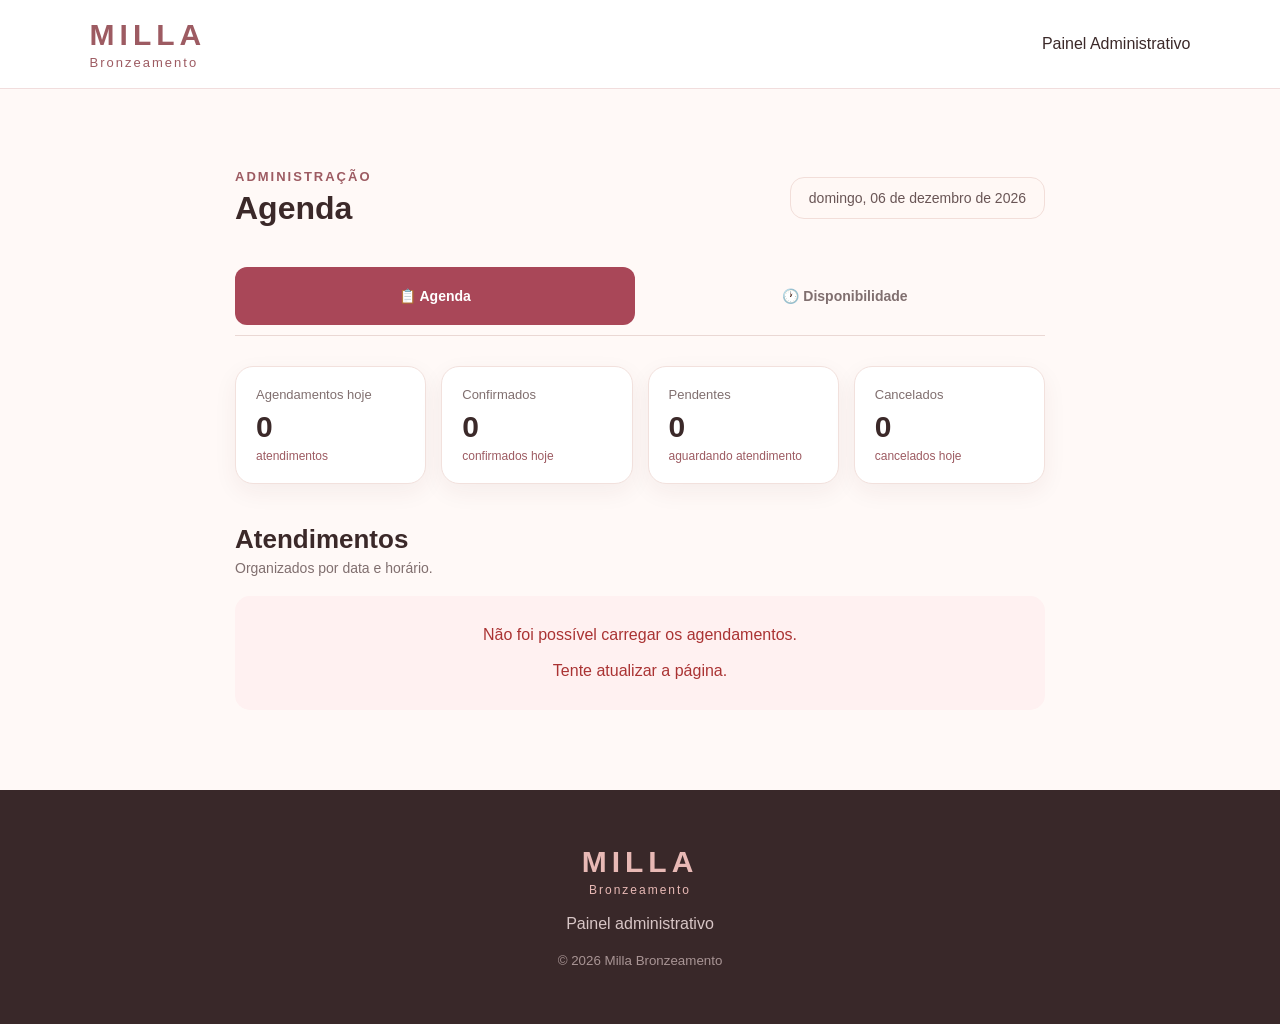
==== commit 216ac427: "Change greeting from 'Hello' to 'Goodbye'" ====
--- a/admin.html
+++ b/admin.html
@@ -2,12 +2,20 @@
 <html lang="pt-BR">
 
 <head>
+
     <meta charset="UTF-8">
-    <meta name="viewport" content="width=device-width, initial-scale=1.0">
+
+    <meta
+        name="viewport"
+        content="width=device-width, initial-scale=1.0"
+    >
 
     <title>MILLA Bronzeamento - Painel</title>
 
-    <link rel="stylesheet" href="style.css">
+    <link
+        rel="stylesheet"
+        href="style.css"
+    >
 
     <style>
 
@@ -57,7 +65,6 @@
             font-size: 14px;
         }
 
-
         /* =========================
            ABAS
         ========================= */
@@ -74,13 +81,17 @@
             border: none;
             background: transparent;
             color: #806f6f;
-            padding: 12px 20px;
+            padding: 13px 22px;
             border-radius: 12px;
             font-size: 14px;
             font-weight: bold;
             cursor: pointer;
         }
 
+        .aba-admin:hover {
+            background: #f8e9e5;
+        }
+
         .aba-admin.ativa {
             background: #a94758;
             color: white;
@@ -93,7 +104,6 @@
         .conteudo-aba.ativo {
             display: block;
         }
-
 
         /* =========================
            RESUMO
@@ -133,16 +143,11 @@
             margin-top: 5px;
         }
 
-
         /* =========================
-           CABEÇALHO DA AGENDA
+           CABEÇALHO AGENDA
         ========================= */
 
         .agenda-header {
-            display: flex;
-            justify-content: space-between;
-            align-items: center;
-            gap: 20px;
             margin-top: 40px;
             margin-bottom: 20px;
         }
@@ -158,7 +163,6 @@
             color: #806f6f;
             font-size: 14px;
         }
-
 
         /* =========================
            AGENDA
@@ -256,11 +260,6 @@
             color: #a33;
         }
 
-        .status-pendente {
-            background: #fff4d8;
-            color: #9a6a00;
-        }
-
         .dados-agendamento {
             display: grid;
             grid-template-columns: repeat(4, 1fr);
@@ -284,11 +283,6 @@
             color: #403333;
             font-size: 14px;
         }
-
-
-        /* =========================
-           AÇÕES
-        ========================= */
 
         .acoes-agendamento {
             margin-top: 15px;
@@ -311,7 +305,6 @@
             opacity: .9;
         }
 
-
         /* =========================
            DISPONIBILIDADE
         ========================= */
@@ -330,9 +323,10 @@
             color: #3b2929;
         }
 
-        .disponibilidade-box p {
+        .disponibilidade-box > p {
             color: #806f6f;
             font-size: 14px;
+            margin-bottom: 0;
         }
 
         .campo-data {
@@ -357,11 +351,6 @@
             background: #fff;
         }
 
-
-        /* =========================
-           HORÁRIOS
-        ========================= */
-
         .horarios-admin {
             display: grid;
             grid-template-columns: repeat(3, 1fr);
@@ -374,6 +363,11 @@
             border-radius: 16px;
             padding: 18px;
             background: #fff9f7;
+            transition: .2s;
+        }
+
+        .horario-card:hover {
+            transform: translateY(-2px);
         }
 
         .horario-card.disponivel {
@@ -381,12 +375,12 @@
             background: #f7fcf8;
         }
 
-        .horario-card.ultima-vaga {
-            border-color: #ead39c;
+        .horario-card.quase-lotado {
+            border-color: #ead7a8;
             background: #fffaf0;
         }
 
-        .horario-card.ocupado {
+        .horario-card.lotado {
             border-color: #f0cccc;
             background: #fff5f5;
         }
@@ -410,11 +404,11 @@
             background: #45a95d;
         }
 
-        .ultima-vaga .bolinha {
-            background: #d69b28;
-        }
-
-        .ocupado .bolinha {
+        .quase-lotado .bolinha {
+            background: #d59a24;
+        }
+
+        .lotado .bolinha {
             background: #c44747;
         }
 
@@ -422,7 +416,6 @@
             margin-top: 8px;
             color: #806f6f;
             font-size: 13px;
-            line-height: 1.6;
         }
 
         .vagas strong {
@@ -450,7 +443,6 @@
             cursor: not-allowed;
         }
 
-
         /* =========================
            FORMULÁRIO MANUAL
         ========================= */
@@ -469,6 +461,11 @@
         .formulario-manual h3 {
             margin-top: 0;
             color: #3b2929;
+        }
+
+        .formulario-manual > p {
+            color: #806f6f;
+            font-size: 13px;
         }
 
         .form-grid {
@@ -528,4 +525,2049 @@
             background: white;
             color: #695555;
             font-weight: bold;
-            cursor: pointer
+            cursor: pointer;
+        }
+
+        .mensagem-form {
+            display: none;
+            margin-top: 15px;
+            padding: 13px;
+            border-radius: 10px;
+            font-size: 14px;
+            text-align: center;
+        }
+
+        .mensagem-form.sucesso {
+            display: block;
+            background: #e8f7ec;
+            color: #287a3d;
+        }
+
+        .mensagem-form.erro {
+            display: block;
+            background: #fff0f0;
+            color: #a33;
+        }
+
+        /* =========================
+           ESTADOS
+        ========================= */
+
+        .carregando {
+            text-align: center;
+            padding: 40px;
+            color: #806f6f;
+        }
+
+        .erro-admin {
+            text-align: center;
+            padding: 30px;
+            color: #a33;
+            background: #fff1f1;
+            border-radius: 15px;
+        }
+
+        .vazio-admin {
+            text-align: center;
+            padding: 45px 20px;
+            background: white;
+            border: 1px solid #f2e1dd;
+            border-radius: 18px;
+            color: #806f6f;
+        }
+
+        .vazio-admin strong {
+            display: block;
+            color: #3b2929;
+            font-size: 18px;
+            margin-bottom: 7px;
+        }
+
+        /* =========================
+           RESPONSIVO
+        ========================= */
+
+        @media (max-width: 900px) {
+
+            .resumo-admin {
+                grid-template-columns: repeat(2, 1fr);
+            }
+
+            .dados-agendamento {
+                grid-template-columns: repeat(2, 1fr);
+            }
+
+            .horarios-admin {
+                grid-template-columns: repeat(2, 1fr);
+            }
+        }
+
+        @media (max-width: 600px) {
+
+            .admin-topo {
+                flex-direction: column;
+                align-items: flex-start;
+            }
+
+            .resumo-admin {
+                grid-template-columns: 1fr 1fr;
+            }
+
+            .dados-agendamento {
+                grid-template-columns: 1fr 1fr;
+            }
+
+            .horarios-admin {
+                grid-template-columns: 1fr;
+            }
+
+            .form-grid {
+                grid-template-columns: 1fr;
+            }
+
+            .campo-full {
+                grid-column: auto;
+            }
+
+            .agendamento-topo {
+                align-items: flex-start;
+            }
+
+            .abas-admin {
+                overflow-x: auto;
+            }
+
+            .aba-admin {
+                white-space: nowrap;
+            }
+        }
+
+        @media (max-width: 420px) {
+
+            .resumo-admin {
+                grid-template-columns: 1fr;
+            }
+
+            .dados-agendamento {
+                grid-template-columns: 1fr;
+            }
+
+            .acoes-form {
+                flex-direction: column;
+            }
+        }
+
+    </style>
+
+</head>
+
+
+<body>
+
+
+<header class="topo">
+
+    <div class="logo">
+        MILLA
+        <span>Bronzeamento</span>
+    </div>
+
+    <div>
+        Painel Administrativo
+    </div>
+
+</header>
+
+
+<main class="container">
+
+
+    <!-- =========================
+         CABEÇALHO
+    ========================= -->
+
+    <div class="admin-topo">
+
+        <div class="admin-titulo">
+
+            <span>ADMINISTRAÇÃO</span>
+
+            <h1>Agenda</h1>
+
+        </div>
+
+
+        <div
+            class="admin-data"
+            id="dataAtual"
+        >
+            Carregando data...
+        </div>
+
+    </div>
+
+
+    <!-- =========================
+         ABAS
+    ========================= -->
+
+    <div class="abas-admin">
+
+        <button
+            class="aba-admin ativa"
+            id="abaAgenda"
+            onclick="mostrarAba('agenda')"
+        >
+            📋 Agenda
+        </button>
+
+
+        <button
+            class="aba-admin"
+            id="abaDisponibilidade"
+            onclick="mostrarAba('disponibilidade')"
+        >
+            🕐 Disponibilidade
+        </button>
+
+    </div>
+
+
+    <!-- =========================
+         ABA AGENDA
+    ========================= -->
+
+    <section
+        id="conteudoAgenda"
+        class="conteudo-aba ativo"
+    >
+
+
+        <div class="resumo-admin">
+
+
+            <div class="resumo-card">
+
+                <small>
+                    Agendamentos hoje
+                </small>
+
+                <strong id="totalHoje">
+                    0
+                </strong>
+
+                <div class="detalhe">
+                    atendimentos
+                </div>
+
+            </div>
+
+
+            <div class="resumo-card">
+
+                <small>
+                    Confirmados
+                </small>
+
+                <strong id="totalConfirmados">
+                    0
+                </strong>
+
+                <div class="detalhe">
+                    confirmados hoje
+                </div>
+
+            </div>
+
+
+            <div class="resumo-card">
+
+                <small>
+                    Pendentes
+                </small>
+
+                <strong id="totalPendentes">
+                    0
+                </strong>
+
+                <div class="detalhe">
+                    aguardando atendimento
+                </div>
+
+            </div>
+
+
+            <div class="resumo-card">
+
+                <small>
+                    Cancelados
+                </small>
+
+                <strong id="totalCancelados">
+                    0
+                </strong>
+
+                <div class="detalhe">
+                    cancelados hoje
+                </div>
+
+            </div>
+
+        </div>
+
+
+        <div class="agenda-header">
+
+            <h2>
+                Atendimentos
+            </h2>
+
+            <p>
+                Organizados por data e horário.
+            </p>
+
+        </div>
+
+
+        <div id="listaAgendamentos">
+
+            <div class="carregando">
+                Verificando acesso...
+            </div>
+
+        </div>
+
+
+    </section>
+
+
+    <!-- =========================
+         ABA DISPONIBILIDADE
+    ========================= -->
+
+    <section
+        id="conteudoDisponibilidade"
+        class="conteudo-aba"
+    >
+
+
+        <div class="disponibilidade-box">
+
+            <h2>
+                Disponibilidade de horários
+            </h2>
+
+            <p>
+                Consulte as vagas disponíveis e faça agendamentos manuais.
+            </p>
+
+
+            <div class="campo-data">
+
+                <label for="dataDisponibilidade">
+                    Escolha a data
+                </label>
+
+
+                <input
+                    type="date"
+                    id="dataDisponibilidade"
+                    onchange="consultarDisponibilidade()"
+                >
+
+            </div>
+
+
+            <div
+                id="listaHorarios"
+                class="horarios-admin"
+            >
+
+                <div class="carregando">
+                    Selecione uma data para consultar os horários.
+                </div>
+
+            </div>
+
+
+            <!-- =========================
+                 FORMULÁRIO MANUAL
+            ========================= -->
+
+            <div
+                id="formularioManual"
+                class="formulario-manual"
+            >
+
+                <h3>
+                    Novo agendamento manual
+                </h3>
+
+                <p id="horarioSelecionadoTexto">
+                    Selecione um horário disponível.
+                </p>
+
+
+                <form
+                    id="formManual"
+                    onsubmit="salvarAgendamentoManual(event)"
+                >
+
+
+                    <div class="form-grid">
+
+
+                        <div class="campo">
+
+                            <label for="manualNome">
+                                Nome do cliente
+                            </label>
+
+                            <input
+                                type="text"
+                                id="manualNome"
+                                required
+                            >
+
+                        </div>
+
+
+                        <div class="campo">
+
+                            <label for="manualTelefone">
+                                Telefone
+                            </label>
+
+                            <input
+                                type="text"
+                                id="manualTelefone"
+                                required
+                            >
+
+                        </div>
+
+
+                        <div class="campo">
+
+                            <label for="manualEmail">
+                                E-mail
+                            </label>
+
+                            <input
+                                type="email"
+                                id="manualEmail"
+                                required
+                            >
+
+                        </div>
+
+
+                        <div class="campo">
+
+                            <label for="manualServico">
+                                Serviço
+                            </label>
+
+                            <select
+                                id="manualServico"
+                                required
+                            >
+
+                                <option value="">
+                                    Selecione
+                                </option>
+
+                                <option value="Bronzeamento">
+                                    Bronzeamento
+                                </option>
+
+                            </select>
+
+                        </div>
+
+
+                        <div class="campo">
+
+                            <label for="manualPagamento">
+                                Pagamento
+                            </label>
+
+                            <select
+                                id="manualPagamento"
+                                required
+                            >
+
+                                <option value="">
+                                    Selecione
+                                </option>
+
+                                <option value="Valor integral">
+                                    Valor integral
+                                </option>
+
+                                <option value="Pagamento parcial">
+                                    Pagamento parcial
+                                </option>
+
+                                <option value="Pagamento pendente">
+                                    Pagamento pendente
+                                </option>
+
+                            </select>
+
+                        </div>
+
+
+                        <div class="campo">
+
+                            <label>
+                                Data
+                            </label>
+
+                            <input
+                                type="text"
+                                id="manualData"
+                                readonly
+                            >
+
+                        </div>
+
+
+                        <div class="campo">
+
+                            <label>
+                                Horário
+                            </label>
+
+                            <input
+                                type="text"
+                                id="manualHorario"
+                                readonly
+                            >
+
+                        </div>
+
+
+                    </div>
+
+
+                    <div class="acoes-form">
+
+                        <button
+                            type="submit"
+                            class="btn-salvar"
+                        >
+                            Confirmar agendamento
+                        </button>
+
+
+                        <button
+                            type="button"
+                            class="btn-fechar"
+                            onclick="fecharFormularioManual()"
+                        >
+                            Fechar
+                        </button>
+
+                    </div>
+
+
+                    <div
+                        id="mensagemManual"
+                        class="mensagem-form"
+                    ></div>
+
+
+                </form>
+
+            </div>
+
+        </div>
+
+
+    </section>
+
+
+</main>
+
+
+<footer>
+
+    <div class="footer-logo">
+        MILLA
+        <span>Bronzeamento</span>
+    </div>
+
+    <p>
+        Painel administrativo
+    </p>
+
+    <small>
+        © 2026 Milla Bronzeamento
+    </small>
+
+</footer>
+
+
+
+<script>
+
+
+/* =========================================
+   DATA ATUAL
+========================================= */
+
+document.getElementById(
+    "dataAtual"
+).textContent = new Date().toLocaleDateString(
+    "pt-BR",
+    {
+        weekday: "long",
+        day: "2-digit",
+        month: "long",
+        year: "numeric"
+    }
+);
+
+
+
+/* =========================================
+   DATA HOJE
+========================================= */
+
+function dataHojeISO() {
+
+    const hoje = new Date();
+
+    const ano =
+        hoje.getFullYear();
+
+    const mes =
+        String(
+            hoje.getMonth() + 1
+        ).padStart(2, "0");
+
+    const dia =
+        String(
+            hoje.getDate()
+        ).padStart(2, "0");
+
+    return `${ano}-${mes}-${dia}`;
+}
+
+
+
+/* =========================================
+   FORMATAR DATA
+========================================= */
+
+function formatarData(data) {
+
+    if (!data) {
+        return "-";
+    }
+
+    const partes =
+        data.split("-");
+
+    if (partes.length !== 3) {
+        return data;
+    }
+
+    return `${partes[2]}/${partes[1]}/${partes[0]}`;
+}
+
+
+
+/* =========================================
+   INICIALIZA DATA
+========================================= */
+
+document.getElementById(
+    "dataDisponibilidade"
+).value = dataHojeISO();
+
+
+
+/* =========================================
+   INICIA ABA
+========================================= */
+
+function mostrarAba(aba) {
+
+    const agenda =
+        document.getElementById(
+            "conteudoAgenda"
+        );
+
+    const disponibilidade =
+        document.getElementById(
+            "conteudoDisponibilidade"
+        );
+
+    const botaoAgenda =
+        document.getElementById(
+            "abaAgenda"
+        );
+
+    const botaoDisponibilidade =
+        document.getElementById(
+            "abaDisponibilidade"
+        );
+
+
+    if (aba === "agenda") {
+
+        agenda.classList.add("ativo");
+
+        disponibilidade.classList.remove(
+            "ativo"
+        );
+
+        botaoAgenda.classList.add(
+            "ativa"
+        );
+
+        botaoDisponibilidade.classList.remove(
+            "ativa"
+        );
+
+    }
+
+
+    if (aba === "disponibilidade") {
+
+        agenda.classList.remove(
+            "ativo"
+        );
+
+        disponibilidade.classList.add(
+            "ativo"
+        );
+
+        botaoAgenda.classList.remove(
+            "ativa"
+        );
+
+        botaoDisponibilidade.classList.add(
+            "ativa"
+        );
+
+
+        consultarDisponibilidade();
+
+    }
+
+}
+
+
+
+/* =========================================
+   RESUMO
+========================================= */
+
+function atualizarResumo(
+    agendamentos
+) {
+
+    const hoje =
+        dataHojeISO();
+
+
+    const hojeLista =
+        agendamentos.filter(
+            function(item) {
+
+                return item.data === hoje;
+
+            }
+        );
+
+
+    const confirmados =
+        hojeLista.filter(
+            function(item) {
+
+                return String(
+                    item.status || ""
+                ).toLowerCase()
+                === "confirmado";
+
+            }
+        );
+
+
+    const cancelados =
+        hojeLista.filter(
+            function(item) {
+
+                return String(
+                    item.status || ""
+                ).toLowerCase()
+                === "cancelado";
+
+            }
+        );
+
+
+    const pendentes =
+        hojeLista.filter(
+            function(item) {
+
+                const status =
+                    String(
+                        item.status || ""
+                    ).toLowerCase();
+
+                return (
+                    status !== "confirmado" &&
+                    status !== "cancelado"
+                );
+
+            }
+        );
+
+
+    document.getElementById(
+        "totalHoje"
+    ).textContent =
+        hojeLista.length;
+
+
+    document.getElementById(
+        "totalConfirmados"
+    ).textContent =
+        confirmados.length;
+
+
+    document.getElementById(
+        "totalPendentes"
+    ).textContent =
+        pendentes.length;
+
+
+    document.getElementById(
+        "totalCancelados"
+    ).textContent =
+        cancelados.length;
+}
+
+
+
+/* =========================================
+   INICIAL
+========================================= */
+
+function nomeInicial(nome) {
+
+    if (!nome) {
+        return "C";
+    }
+
+    return nome
+        .trim()
+        .charAt(0)
+        .toUpperCase();
+}
+
+
+
+/* =========================================
+   CRIAR CARD
+========================================= */
+
+function criarCardAgendamento(
+    agendamento
+) {
+
+    const card =
+        document.createElement(
+            "div"
+        );
+
+    card.className =
+        "agendamento-admin";
+
+
+    const cancelado =
+        String(
+            agendamento.status || ""
+        ).toLowerCase()
+        === "cancelado";
+
+
+    const status =
+        agendamento.status ||
+        "Pendente";
+
+
+    const classeStatus =
+        cancelado
+            ? "status status-cancelado"
+            : "status";
+
+
+    card.innerHTML = `
+
+        <div class="agendamento-topo">
+
+            <div class="cliente-info">
+
+                <div class="cliente-icone">
+                    ${nomeInicial(
+                        agendamento.nome
+                    )}
+                </div>
+
+                <div>
+
+                    <h3>
+                        ${agendamento.nome || "Cliente"}
+                    </h3>
+
+                    <small>
+                        ${agendamento.telefone || "Telefone não informado"}
+                    </small>
+
+                </div>
+
+            </div>
+
+
+            <span class="${classeStatus}">
+                ${status}
+            </span>
+
+        </div>
+
+
+        <div class="dados-agendamento">
+
+            <div class="dado">
+
+                <strong>
+                    HORÁRIO
+                </strong>
+
+                <span>
+                    ${agendamento.horario || "-"}
+                </span>
+
+            </div>
+
+
+            <div class="dado">
+
+                <strong>
+                    SERVIÇO
+                </strong>
+
+                <span>
+                    ${agendamento.servico || "-"}
+                </span>
+
+            </div>
+
+
+            <div class="dado">
+
+                <strong>
+                    PAGAMENTO
+                </strong>
+
+                <span>
+                    ${agendamento.pagamento || "-"}
+                </span>
+
+            </div>
+
+
+            <div class="dado">
+
+                <strong>
+                    E-MAIL
+                </strong>
+
+                <span>
+                    ${agendamento.email || "-"}
+                </span>
+
+            </div>
+
+        </div>
+
+
+        ${
+            !cancelado
+            ? `
+
+                <div class="acoes-agendamento">
+
+                    <button
+                        class="btn-cancelar"
+                        onclick="cancelarAgendamento(${agendamento.id})"
+                    >
+                        Cancelar agendamento
+                    </button>
+
+                </div>
+
+            `
+            : ""
+        }
+
+    `;
+
+
+    return card;
+}
+
+
+
+/* =========================================
+   MOSTRAR AGENDAMENTOS
+========================================= */
+
+function mostrarAgendamentos(
+    agendamentos
+) {
+
+    const lista =
+        document.getElementById(
+            "listaAgendamentos"
+        );
+
+
+    if (
+        !agendamentos ||
+        agendamentos.length === 0
+    ) {
+
+        lista.innerHTML = `
+
+            <div class="vazio-admin">
+
+                <strong>
+                    Nenhum agendamento encontrado
+                </strong>
+
+                Não existem atendimentos registrados.
+
+            </div>
+
+        `;
+
+        return;
+    }
+
+
+    agendamentos.sort(
+        function(a, b) {
+
+            const dataA =
+                `${a.data || ""} ${a.horario || ""}`;
+
+            const dataB =
+                `${b.data || ""} ${b.horario || ""}`;
+
+            return dataA.localeCompare(
+                dataB
+            );
+
+        }
+    );
+
+
+    const grupos = {};
+
+
+    agendamentos.forEach(
+        function(agendamento) {
+
+            const data =
+                agendamento.data ||
+                "sem-data";
+
+
+            if (!grupos[data]) {
+                grupos[data] = [];
+            }
+
+
+            grupos[data].push(
+                agendamento
+            );
+
+        }
+    );
+
+
+    lista.innerHTML = "";
+
+
+    Object.keys(grupos)
+        .sort()
+        .forEach(
+            function(data) {
+
+                const grupo =
+                    document.createElement(
+                        "div"
+                    );
+
+                grupo.className =
+                    "grupo-data";
+
+
+                const titulo =
+                    document.createElement(
+                        "div"
+                    );
+
+                titulo.className =
+                    "titulo-data";
+
+
+                titulo.innerHTML = `
+
+                    <h3>
+                        ${formatarData(data)}
+                    </h3>
+
+                    <span>
+                        ${grupos[data].length}
+                        ${
+                            grupos[data].length === 1
+                            ? "atendimento"
+                            : "atendimentos"
+                        }
+                    </span>
+
+                `;
+
+
+                const listaGrupo =
+                    document.createElement(
+                        "div"
+                    );
+
+                listaGrupo.className =
+                    "lista-admin";
+
+
+                grupos[data].forEach(
+                    function(agendamento) {
+
+                        listaGrupo.appendChild(
+                            criarCardAgendamento(
+                                agendamento
+                            )
+                        );
+
+                    }
+                );
+
+
+                grupo.appendChild(
+                    titulo
+                );
+
+                grupo.appendChild(
+                    listaGrupo
+                );
+
+
+                lista.appendChild(
+                    grupo
+                );
+
+            }
+        );
+}
+
+
+
+/* =========================================
+   CARREGAR AGENDA
+========================================= */
+
+async function carregarAgendamentos() {
+
+    const lista =
+        document.getElementById(
+            "listaAgendamentos"
+        );
+
+
+    try {
+
+        const resposta =
+            await fetch(
+                "/api/admin",
+                {
+                    method: "GET",
+                    credentials: "same-origin"
+                }
+            );
+
+
+        if (
+            resposta.status === 401
+        ) {
+
+            window.location.href =
+                "/login.html";
+
+            return;
+        }
+
+
+        const resultado =
+            await resposta.json();
+
+
+        if (
+            !resposta.ok ||
+            !resultado.sucesso
+        ) {
+
+            throw new Error(
+                resultado.mensagem ||
+                "Erro ao carregar agendamentos."
+            );
+
+        }
+
+
+        const agendamentos =
+            resultado.agendamentos ||
+            [];
+
+
+        atualizarResumo(
+            agendamentos
+        );
+
+
+        mostrarAgendamentos(
+            agendamentos
+        );
+
+
+    } catch (erro) {
+
+        console.error(erro);
+
+
+        lista.innerHTML = `
+
+            <div class="erro-admin">
+
+                Não foi possível carregar os agendamentos.
+
+                <br><br>
+
+                Tente atualizar a página.
+
+            </div>
+
+        `;
+
+    }
+
+}
+
+
+
+/* =========================================
+   CANCELAR AGENDAMENTO
+========================================= */
+
+async function cancelarAgendamento(
+    id
+) {
+
+    const confirmar =
+        confirm(
+            "Tem certeza que deseja cancelar este agendamento?"
+        );
+
+
+    if (!confirmar) {
+        return;
+    }
+
+
+    try {
+
+        const resposta =
+            await fetch(
+                "/api/admin",
+                {
+                    method: "PATCH",
+
+                    credentials: "same-origin",
+
+                    headers: {
+                        "Content-Type":
+                            "application/json"
+                    },
+
+                    body: JSON.stringify({
+                        id: id,
+                        status: "cancelado"
+                    })
+                }
+            );
+
+
+        if (
+            resposta.status === 401
+        ) {
+
+            window.location.href =
+                "/login.html";
+
+            return;
+        }
+
+
+        const resultado =
+            await resposta.json();
+
+
+        if (
+            !resposta.ok ||
+            !resultado.sucesso
+        ) {
+
+            throw new Error(
+                resultado.mensagem ||
+                "Erro ao cancelar agendamento."
+            );
+
+        }
+
+
+        alert(
+            "Agendamento cancelado com sucesso!"
+        );
+
+
+        await carregarAgendamentos();
+
+
+        /*
+         * Se a aba de disponibilidade
+         * estiver aberta, atualiza também.
+         */
+
+        const disponibilidade =
+            document.getElementById(
+                "conteudoDisponibilidade"
+            );
+
+
+        if (
+            disponibilidade.classList.contains(
+                "ativo"
+            )
+        ) {
+
+            consultarDisponibilidade();
+
+        }
+
+
+    } catch (erro) {
+
+        console.error(erro);
+
+
+        alert(
+            "Não foi possível cancelar o agendamento."
+        );
+
+    }
+
+}
+
+
+
+/* =========================================
+   CONSULTAR DISPONIBILIDADE
+========================================= */
+
+async function consultarDisponibilidade() {
+
+    const data =
+        document.getElementById(
+            "dataDisponibilidade"
+        ).value;
+
+
+    const lista =
+        document.getElementById(
+            "listaHorarios"
+        );
+
+
+    fecharFormularioManual();
+
+
+    if (!data) {
+
+        lista.innerHTML = `
+
+            <div class="carregando">
+
+                Selecione uma data para consultar os horários.
+
+            </div>
+
+        `;
+
+        return;
+    }
+
+
+    lista.innerHTML = `
+
+        <div class="carregando">
+
+            Consultando vagas...
+
+        </div>
+
+    `;
+
+
+    try {
+
+        const resposta =
+            await fetch(
+                `/api/horarios?data=${encodeURIComponent(data)}`,
+                {
+                    method: "GET",
+                    credentials: "same-origin"
+                }
+            );
+
+
+        if (
+            resposta.status === 401
+        ) {
+
+            window.location.href =
+                "/login.html";
+
+            return;
+        }
+
+
+        const resultado =
+            await resposta.json();
+
+
+        if (!resposta.ok) {
+
+            throw new Error(
+                resultado.mensagem ||
+                "Erro ao consultar horários."
+            );
+
+        }
+
+
+        /*
+         * Aceita o novo formato:
+         *
+         * {
+         *   sucesso: true,
+         *   horarios: [...]
+         * }
+         *
+         * e também o formato antigo
+         * caso ainda esteja em cache.
+         */
+
+        const horarios =
+            Array.isArray(resultado)
+                ? resultado
+                : (
+                    resultado.horarios ||
+                    []
+                );
+
+
+        mostrarHorarios(
+            horarios,
+            data
+        );
+
+
+    } catch (erro) {
+
+        console.error(erro);
+
+
+        lista.innerHTML = `
+
+            <div class="erro-admin">
+
+                Não foi possível consultar
+                os horários.
+
+                <br><br>
+
+                ${erro.message}
+
+            </div>
+
+        `;
+
+    }
+
+}
+
+
+
+/* =========================================
+   MOSTRAR HORÁRIOS
+========================================= */
+
+function mostrarHorarios(
+    horarios,
+    data
+) {
+
+    const lista =
+        document.getElementById(
+            "listaHorarios"
+        );
+
+
+    if (
+        !horarios ||
+        horarios.length === 0
+    ) {
+
+        lista.innerHTML = `
+
+            <div class="vazio-admin">
+
+                <strong>
+                    Nenhum horário encontrado
+                </strong>
+
+            </div>
+
+        `;
+
+        return;
+    }
+
+
+    lista.innerHTML = "";
+
+
+    horarios.forEach(
+        function(item) {
+
+            const ocupados =
+                Number(
+                    item.ocupados || 0
+                );
+
+
+            const vagas =
+                Number(
+                    item.vagas || 0
+                );
+
+
+            const capacidade =
+                Number(
+                    item.capacidade || 5
+                );
+
+
+            let classe =
+                "disponivel";
+
+
+            if (vagas === 0) {
+
+                classe =
+                    "lotado";
+
+            } else if (vagas <= 2) {
+
+                classe =
+                    "quase-lotado";
+
+            }
+
+
+            const card =
+                document.createElement(
+                    "div"
+                );
+
+
+            card.className =
+                `horario-card ${classe}`;
+
+
+            const lotado =
+                vagas <= 0;
+
+
+            let textoVagas;
+
+
+            if (lotado) {
+
+                textoVagas =
+                    `<strong>0 vagas disponíveis</strong><br>
+                     Horário lotado`;
+
+            } else {
+
+                textoVagas =
+                    `<strong>${vagas} ${
+                        vagas === 1
+                        ? "vaga"
+                        : "vagas"
+                    } disponíveis</strong><br>
+                     ${ocupados} de ${capacidade} ocupadas`;
+
+            }
+
+
+            card.innerHTML = `
+
+                <div class="horario-topo">
+
+                    <div class="horario">
+                        ${item.horario}
+                    </div>
+
+                    <div class="bolinha"></div>
+
+                </div>
+
+
+                <div class="vagas">
+
+                    ${textoVagas}
+
+                </div>
+
+
+                <button
+                    class="btn-novo"
+                    ${lotado ? "disabled" : ""}
+                    onclick="abrirFormularioManual(
+                        '${item.horario}',
+                        '${data}',
+                        ${vagas}
+                    )"
+                >
+
+                    ${
+                        lotado
+                        ? "Horário lotado"
+                        : "Agendar manualmente"
+                    }
+
+                </button>
+
+            `;
+
+
+            lista.appendChild(
+                card
+            );
+
+        }
+    );
+}
+
+
+
+/* =========================================
+   ABRIR FORMULÁRIO MANUAL
+========================================= */
+
+function abrirFormularioManual(
+    horario,
+    data,
+    vagas
+) {
+
+    if (Number(vagas) <= 0) {
+
+        alert(
+            "Este horário já está lotado."
+        );
+
+        return;
+    }
+
+
+    document.getElementById(
+        "formularioManual"
+    ).classList.add(
+        "aberto"
+    );
+
+
+    document.getElementById(
+        "manualData"
+    ).value =
+        formatarData(data);
+
+
+    document.getElementById(
+        "manualHorario"
+    ).value =
+        horario;
+
+
+    document.getElementById(
+        "horarioSelecionadoTexto"
+    ).textContent =
+        `Horário selecionado: ${formatarData(data)} às ${horario} — ${vagas} ${
+            Number(vagas) === 1
+            ? "vaga disponível"
+            : "vagas disponíveis"
+        }.`;
+    
+
+    document.getElementById(
+        "mensagemManual"
+    ).className =
+        "mensagem-form";
+
+
+    document.getElementById(
+        "mensagemManual"
+    ).textContent =
+        "";
+
+
+    document.getElementById(
+        "manualNome"
+    ).focus();
+
+
+    document.getElementById(
+        "formularioManual"
+    ).scrollIntoView({
+        behavior: "smooth",
+        block: "start"
+    });
+
+}
+
+
+
+/* =========================================
+   FECHAR FORMULÁRIO
+========================================= */
+
+function fecharFormularioManual() {
+
+    const formulario =
+        document.getElementById(
+            "formularioManual"
+        );
+
+
+    formulario.classList.remove(
+        "aberto"
+    );
+
+
+    document.getElementById(
+        "formManual"
+    ).reset();
+
+
+    document.getElementById(
+        "manualData"
+    ).value = "";
+
+
+    document.getElementById(
+        "manualHorario"
+    ).value = "";
+
+
+    document.getElementById(
+        "horarioSelecionadoTexto"
+    ).textContent =
+        "Selecione um horário disponível.";
+
+
+    document.getElementById(
+        "mensagemManual"
+    ).className =
+        "mensagem-form";
+
+}
+
+
+
+/* =========================================
+   SALVAR AGENDAMENTO MANUAL
+========================================= */
+
+async function salvarAgendamentoManual(
+    event
+) {
+
+    event.preventDefault();
+
+
+    const data =
+        document.getElementById(
+            "dataDisponibilidade"
+        ).value;
+
+
+    const horario =
+        document.getElementById(
+            "manualHorario"
+        ).value;
+
+
+    const nome =
+        document.getElementById(
+            "manualNome"
+        ).value.trim();
+
+
+    const telefone =
+        document.getElementById(
+            "manualTelefone"
+        ).value.trim();
+
+
+    const email =
+        document.getElementById(
+            "manualEmail"
+        ).value.trim();
+
+
+    const servico =
+        document.getElementById(
+            "manualServico"
+        ).value;
+
+
+    const pagamento =
+        document.getElementById(
+            "manualPagamento"
+        ).value;
+
+
+    const mensagem =
+        document.getElementById(
+            "mensagemManual"
+        );
+
+
+    mensagem.className =
+        "mensagem-form";
+
+    mensagem.textContent =
+        "";
+
+
+    if (
+        !data ||
+        !horario ||
+        !nome ||
+        !telefone ||
+        !email ||
+        !servico ||
+        !pagamento
+    ) {
+
+        mensagem.className =
+            "mensagem-form erro";
+
+        mensagem.textContent =
+            "Preencha todos os campos.";
+
+        return;
+    }
+
+
+    const confirmar =
+        confirm(
+            `Confirmar agendamento para ${nome} em ${formatarData(data)} às ${horario}?`
+        );
+
+
+    if (!confirmar) {
+        return;
+    }
+
+
+    try {
+
+        const resposta =
+            await fetch(
+                "/api/agendamento",
+                {
+                    method: "POST",
+
+                    credentials: "same-origin",
+
+                    headers: {
+                        "Content-Type":
+                            "application/json"
+                    },
+
+                    body: JSON.stringify({
+
+                        nome:
+                            nome,
+
+                        telefone:
+                            telefone,
+
+                        email:
+                            email,
+
+                        servico:
+                            servico,
+
+                        data:
+                            data,
+
+                        horario:
+                            horario,
+
+                        pagamento:
+                            pagamento
+
+                    })
+                }
+            );
+
+
+        if (
+            resposta.status === 401
+        ) {
+
+            window.location.href =
+                "/login.html";
+
+            return;
+        }
+
+
+        const resultado =
+            await resposta.json();
+
+
+        if (
+            !resposta.ok ||
+            !resultado.sucesso
+        ) {
+
+            throw new Error(
+                resultado.mensagem ||
+                "Não foi possível realizar o agendamento."
+            );
+
+        }
+
+
+        mensagem.className =
+            "mensagem-form sucesso";
+
+        mensagem.textContent =
+            "Agendamento realizado com sucesso!";
+
+
+        document.getElementById(
+            "formManual"
+        ).reset();
+
+
+        document.getElementById(
+            "manualData"
+        ).value =
+            formatarData(data);
+
+
+        document.getElementById(
+            "manualHorario"
+        ).value =
+            horario;
+
+
+        /*
+         * Atualiza a agenda.
+         */
+
+        await carregarAgendamentos();
+
+
+        /*
+         * Atualiza as vagas.
+         */
+
+        await consultarDisponibilidade();
+
+
+        /*
+         * Mantém a mensagem visível.
+         */
+
+        document.getElementById(
+            "mensagemManual"
+        ).className =
+            "mensagem-form sucesso";
+
+        document.getElementById(
+            "mensagemManual"
+        ).textContent =
+            "Agendamento realizado com sucesso!";
+
+
+    } catch (erro) {
+
+        console.error(erro);
+
+
+        mensagem.className =
+            "mensagem-form erro";
+
+        mensagem.textContent =
+            erro.message ||
+            "Erro ao realizar agendamento.";
+
+    }
+
+}
+
+
+
+/* =========================================
+   INICIAR PAINEL
+========================================= */
+
+carregarAgendamentos();
+
+</script>
+
+
+</body>
+
+</html>
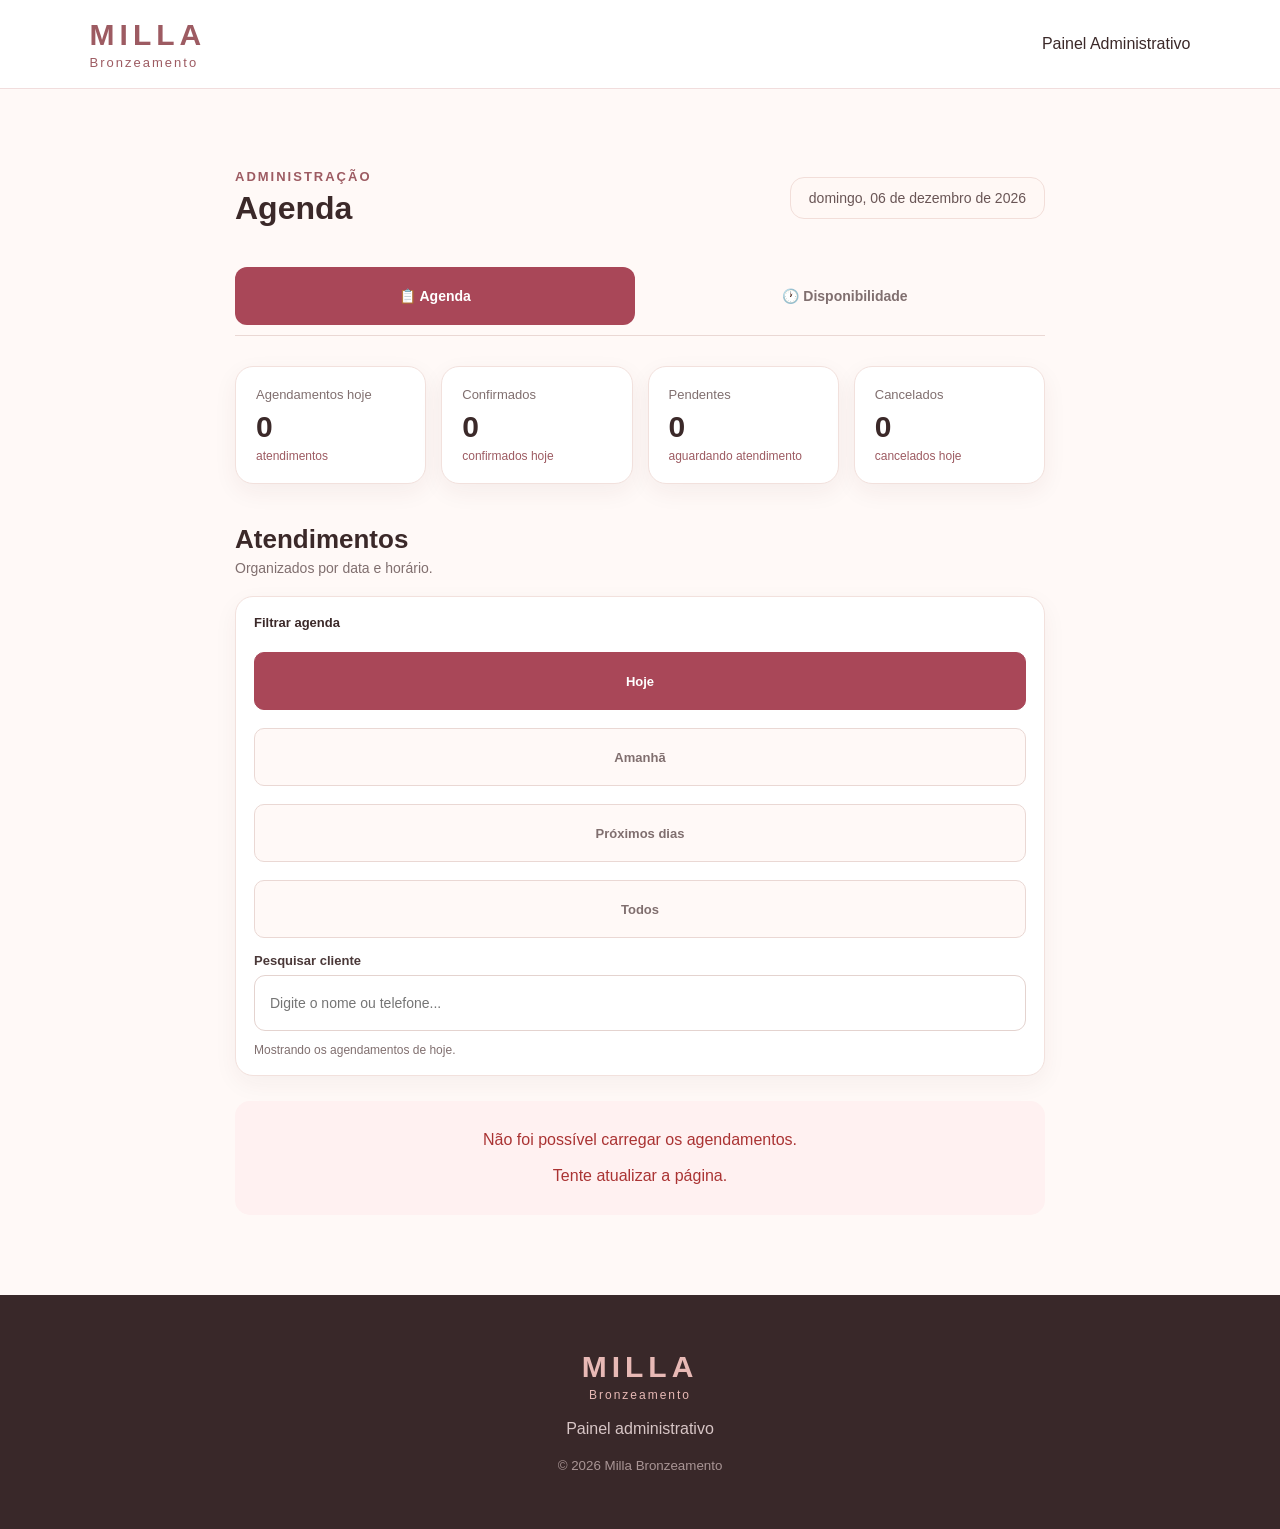
==== commit 92152db0: "Implement agenda filtering and search functionality Added filters for the agenda section with button" ====
--- a/admin.html
+++ b/admin.html
@@ -162,6 +162,86 @@
             margin: 5px 0 0;
             color: #806f6f;
             font-size: 14px;
+        }
+
+        /* =========================
+           FILTROS DA AGENDA
+        ========================= */
+
+        .filtros-agenda {
+            background: white;
+            border: 1px solid #f2e1dd;
+            border-radius: 18px;
+            padding: 18px;
+            margin-bottom: 25px;
+            box-shadow: 0 8px 25px rgba(80, 40, 40, 0.05);
+        }
+
+        .filtros-titulo {
+            color: #3b2929;
+            font-size: 13px;
+            font-weight: bold;
+            margin-bottom: 12px;
+        }
+
+        .filtros-botoes {
+            display: flex;
+            flex-wrap: wrap;
+            gap: 8px;
+        }
+
+        .filtro-btn {
+            border: 1px solid #ead8d4;
+            background: #fff9f7;
+            color: #806f6f;
+            padding: 10px 16px;
+            border-radius: 10px;
+            font-size: 13px;
+            font-weight: bold;
+            cursor: pointer;
+            transition: .2s;
+        }
+
+        .filtro-btn:hover {
+            background: #f8e9e5;
+        }
+
+        .filtro-btn.ativo {
+            background: #a94758;
+            border-color: #a94758;
+            color: white;
+        }
+
+        .pesquisa-agenda {
+            margin-top: 15px;
+        }
+
+        .pesquisa-agenda label {
+            display: block;
+            color: #4a3838;
+            font-size: 13px;
+            font-weight: bold;
+            margin-bottom: 7px;
+        }
+
+        .pesquisa-agenda input {
+            width: 100%;
+            padding: 13px 15px;
+            border: 1px solid #e4d3cf;
+            border-radius: 11px;
+            font-size: 14px;
+            background: #fff;
+            outline: none;
+        }
+
+        .pesquisa-agenda input:focus {
+            border-color: #a94758;
+        }
+
+        .resultado-filtro {
+            margin-top: 12px;
+            color: #806f6f;
+            font-size: 12px;
         }
 
         /* =========================
@@ -640,6 +720,15 @@
             .aba-admin {
                 white-space: nowrap;
             }
+
+            .filtros-botoes {
+                display: grid;
+                grid-template-columns: 1fr 1fr;
+            }
+
+            .filtro-btn {
+                width: 100%;
+            }
         }
 
         @media (max-width: 420px) {
@@ -654,6 +743,10 @@
 
             .acoes-form {
                 flex-direction: column;
+            }
+
+            .filtros-botoes {
+                grid-template-columns: 1fr;
             }
         }
 
@@ -682,9 +775,7 @@
 <main class="container">
 
 
-    <!-- =========================
-         CABEÇALHO
-    ========================= -->
+    <!-- CABEÇALHO -->
 
     <div class="admin-topo">
 
@@ -695,7 +786,6 @@
             <h1>Agenda</h1>
 
         </div>
-
 
         <div
             class="admin-data"
@@ -707,9 +797,7 @@
     </div>
 
 
-    <!-- =========================
-         ABAS
-    ========================= -->
+    <!-- ABAS -->
 
     <div class="abas-admin">
 
@@ -721,7 +809,6 @@
             📋 Agenda
         </button>
 
-
         <button
             class="aba-admin"
             id="abaDisponibilidade"
@@ -734,7 +821,7 @@
 
 
     <!-- =========================
-         ABA AGENDA
+         AGENDA
     ========================= -->
 
     <section
@@ -745,7 +832,6 @@
 
         <div class="resumo-admin">
 
-
             <div class="resumo-card">
 
                 <small>
@@ -829,6 +915,84 @@
         </div>
 
 
+        <!-- =========================
+             FILTROS
+        ========================= -->
+
+        <div class="filtros-agenda">
+
+            <div class="filtros-titulo">
+                Filtrar agenda
+            </div>
+
+
+            <div class="filtros-botoes">
+
+                <button
+                    class="filtro-btn ativo"
+                    id="filtroHoje"
+                    onclick="alterarFiltroAgenda('hoje')"
+                >
+                    Hoje
+                </button>
+
+
+                <button
+                    class="filtro-btn"
+                    id="filtroAmanha"
+                    onclick="alterarFiltroAgenda('amanha')"
+                >
+                    Amanhã
+                </button>
+
+
+                <button
+                    class="filtro-btn"
+                    id="filtroProximos"
+                    onclick="alterarFiltroAgenda('proximos')"
+                >
+                    Próximos dias
+                </button>
+
+
+                <button
+                    class="filtro-btn"
+                    id="filtroTodos"
+                    onclick="alterarFiltroAgenda('todos')"
+                >
+                    Todos
+                </button>
+
+            </div>
+
+
+            <div class="pesquisa-agenda">
+
+                <label for="pesquisaCliente">
+                    Pesquisar cliente
+                </label>
+
+                <input
+                    type="search"
+                    id="pesquisaCliente"
+                    placeholder="Digite o nome ou telefone..."
+                    autocomplete="off"
+                    oninput="aplicarFiltrosAgenda()"
+                >
+
+            </div>
+
+
+            <div
+                id="resultadoFiltro"
+                class="resultado-filtro"
+            >
+                Mostrando os agendamentos de hoje.
+            </div>
+
+        </div>
+
+
         <div id="listaAgendamentos">
 
             <div class="carregando">
@@ -842,7 +1006,7 @@
 
 
     <!-- =========================
-         ABA DISPONIBILIDADE
+         DISPONIBILIDADE
     ========================= -->
 
     <section
@@ -850,7 +1014,6 @@
         class="conteudo-aba"
     >
 
-
         <div class="disponibilidade-box">
 
             <h2>
@@ -867,7 +1030,6 @@
                 <label for="dataDisponibilidade">
                     Escolha a data
                 </label>
-
 
                 <input
                     type="date"
@@ -890,9 +1052,7 @@
             </div>
 
 
-            <!-- =========================
-                 FORMULÁRIO MANUAL
-            ========================= -->
+            <!-- FORMULÁRIO MANUAL -->
 
             <div
                 id="formularioManual"
@@ -912,7 +1072,6 @@
                     id="formManual"
                     onsubmit="salvarAgendamentoManual(event)"
                 >
-
 
                     <div class="form-grid">
 
@@ -1084,7 +1243,6 @@
 
         </div>
 
-
     </section>
 
 
@@ -1109,8 +1267,15 @@
 </footer>
 
 
-
 <script>
+
+/* =========================================
+   VARIÁVEIS DA AGENDA
+========================================= */
+
+let todosAgendamentos = [];
+
+let filtroAgendaAtual = "hoje";
 
 
 /* =========================================
@@ -1130,9 +1295,8 @@
 );
 
 
-
 /* =========================================
-   DATA HOJE
+   DATA HOJE ISO
 ========================================= */
 
 function dataHojeISO() {
@@ -1156,6 +1320,34 @@
 }
 
 
+/* =========================================
+   DATA AMANHÃ ISO
+========================================= */
+
+function dataAmanhaISO() {
+
+    const amanha = new Date();
+
+    amanha.setDate(
+        amanha.getDate() + 1
+    );
+
+    const ano =
+        amanha.getFullYear();
+
+    const mes =
+        String(
+            amanha.getMonth() + 1
+        ).padStart(2, "0");
+
+    const dia =
+        String(
+            amanha.getDate()
+        ).padStart(2, "0");
+
+    return `${ano}-${mes}-${dia}`;
+}
+
 
 /* =========================================
    FORMATAR DATA
@@ -1178,9 +1370,8 @@
 }
 
 
-
 /* =========================================
-   INICIALIZA DATA
+   DATA DISPONIBILIDADE
 ========================================= */
 
 document.getElementById(
@@ -1188,9 +1379,8 @@
 ).value = dataHojeISO();
 
 
-
 /* =========================================
-   INICIA ABA
+   ABAS
 ========================================= */
 
 function mostrarAba(aba) {
@@ -1253,13 +1443,11 @@
             "ativa"
         );
 
-
         consultarDisponibilidade();
 
     }
 
 }
-
 
 
 /* =========================================
@@ -1353,6 +1541,265 @@
 }
 
 
+/* =========================================
+   ALTERAR FILTRO
+========================================= */
+
+function alterarFiltroAgenda(
+    filtro
+) {
+
+    filtroAgendaAtual =
+        filtro;
+
+
+    document.querySelectorAll(
+        ".filtro-btn"
+    ).forEach(
+        function(botao) {
+
+            botao.classList.remove(
+                "ativo"
+            );
+
+        }
+    );
+
+
+    const botoes = {
+
+        hoje: "filtroHoje",
+
+        amanha: "filtroAmanha",
+
+        proximos: "filtroProximos",
+
+        todos: "filtroTodos"
+
+    };
+
+
+    const botao =
+        document.getElementById(
+            botoes[filtro]
+        );
+
+
+    if (botao) {
+
+        botao.classList.add(
+            "ativo"
+        );
+
+    }
+
+
+    aplicarFiltrosAgenda();
+}
+
+
+/* =========================================
+   APLICAR FILTROS
+========================================= */
+
+function aplicarFiltrosAgenda() {
+
+    let filtrados =
+        [...todosAgendamentos];
+
+
+    const hoje =
+        dataHojeISO();
+
+
+    const amanha =
+        dataAmanhaISO();
+
+
+    /* FILTRO DE DATA */
+
+    if (filtroAgendaAtual === "hoje") {
+
+        filtrados =
+            filtrados.filter(
+                function(item) {
+
+                    return item.data === hoje;
+
+                }
+            );
+
+    }
+
+
+    else if (
+        filtroAgendaAtual === "amanha"
+    ) {
+
+        filtrados =
+            filtrados.filter(
+                function(item) {
+
+                    return item.data === amanha;
+
+                }
+            );
+
+    }
+
+
+    else if (
+        filtroAgendaAtual === "proximos"
+    ) {
+
+        filtrados =
+            filtrados.filter(
+                function(item) {
+
+                    return (
+                        item.data &&
+                        item.data > amanha
+                    );
+
+                }
+            );
+
+    }
+
+
+    /* PESQUISA */
+
+    const campoPesquisa =
+        document.getElementById(
+            "pesquisaCliente"
+        );
+
+
+    const pesquisa =
+        (
+            campoPesquisa?.value ||
+            ""
+        )
+        .trim()
+        .toLowerCase();
+
+
+    if (pesquisa) {
+
+        filtrados =
+            filtrados.filter(
+                function(item) {
+
+                    const nome =
+                        String(
+                            item.nome || ""
+                        ).toLowerCase();
+
+
+                    const telefone =
+                        String(
+                            item.telefone || ""
+                        )
+                        .toLowerCase();
+
+
+                    return (
+                        nome.includes(
+                            pesquisa
+                        ) ||
+                        telefone.includes(
+                            pesquisa
+                        )
+                    );
+
+                }
+            );
+
+    }
+
+
+    atualizarTextoFiltro(
+        filtrados.length
+    );
+
+
+    mostrarAgendamentos(
+        filtrados
+    );
+
+}
+
+
+/* =========================================
+   TEXTO DO FILTRO
+========================================= */
+
+function atualizarTextoFiltro(
+    quantidade
+) {
+
+    const elemento =
+        document.getElementById(
+            "resultadoFiltro"
+        );
+
+
+    let descricao;
+
+
+    if (
+        filtroAgendaAtual === "hoje"
+    ) {
+
+        descricao = "hoje";
+
+    }
+
+    else if (
+        filtroAgendaAtual === "amanha"
+    ) {
+
+        descricao = "amanhã";
+
+    }
+
+    else if (
+        filtroAgendaAtual === "proximos"
+    ) {
+
+        descricao = "dos próximos dias";
+
+    }
+
+    else {
+
+        descricao = "todos";
+
+    }
+
+
+    const pesquisa =
+        document.getElementById(
+            "pesquisaCliente"
+        ).value.trim();
+
+
+    if (pesquisa) {
+
+        elemento.textContent =
+            `${quantidade} resultado(s) para "${pesquisa}".`;
+
+    }
+
+    else {
+
+        elemento.textContent =
+            `Mostrando ${quantidade} agendamento(s) ${descricao}.`;
+
+    }
+
+}
+
 
 /* =========================================
    INICIAL
@@ -1371,7 +1818,6 @@
 }
 
 
-
 /* =========================================
    CRIAR CARD
 ========================================= */
@@ -1414,9 +1860,11 @@
             <div class="cliente-info">
 
                 <div class="cliente-icone">
+
                     ${nomeInicial(
                         agendamento.nome
                     )}
+
                 </div>
 
                 <div>
@@ -1446,6 +1894,21 @@
             <div class="dado">
 
                 <strong>
+                    DATA
+                </strong>
+
+                <span>
+                    ${formatarData(
+                        agendamento.data
+                    )}
+                </span>
+
+            </div>
+
+
+            <div class="dado">
+
+                <strong>
                     HORÁRIO
                 </strong>
 
@@ -1481,18 +1944,21 @@
 
             </div>
 
-
-            <div class="dado">
-
-                <strong>
-                    E-MAIL
-                </strong>
-
-                <span>
-                    ${agendamento.email || "-"}
-                </span>
-
-            </div>
+        </div>
+
+
+        <div
+            class="dado"
+            style="margin-top:10px;"
+        >
+
+            <strong>
+                E-MAIL
+            </strong>
+
+            <span>
+                ${agendamento.email || "-"}
+            </span>
 
         </div>
 
@@ -1523,7 +1989,6 @@
 }
 
 
-
 /* =========================================
    MOSTRAR AGENDAMENTOS
 ========================================= */
@@ -1551,7 +2016,7 @@
                     Nenhum agendamento encontrado
                 </strong>
 
-                Não existem atendimentos registrados.
+                Não existem atendimentos para este filtro.
 
             </div>
 
@@ -1590,7 +2055,9 @@
 
 
             if (!grupos[data]) {
+
                 grupos[data] = [];
+
             }
 
 
@@ -1686,7 +2153,6 @@
 }
 
 
-
 /* =========================================
    CARREGAR AGENDA
 ========================================= */
@@ -1739,19 +2205,16 @@
         }
 
 
-        const agendamentos =
-            resultado.agendamentos ||
-            [];
+        todosAgendamentos =
+            resultado.agendamentos || [];
 
 
         atualizarResumo(
-            agendamentos
-        );
-
-
-        mostrarAgendamentos(
-            agendamentos
-        );
+            todosAgendamentos
+        );
+
+
+        aplicarFiltrosAgenda();
 
 
     } catch (erro) {
@@ -1776,7 +2239,6 @@
     }
 
 }
-
 
 
 /* =========================================
@@ -1857,11 +2319,6 @@
         await carregarAgendamentos();
 
 
-        /*
-         * Se a aba de disponibilidade
-         * estiver aberta, atualiza também.
-         */
-
         const disponibilidade =
             document.getElementById(
                 "conteudoDisponibilidade"
@@ -1891,7 +2348,6 @@
     }
 
 }
-
 
 
 /* =========================================
@@ -1979,18 +2435,6 @@
         }
 
 
-        /*
-         * Aceita o novo formato:
-         *
-         * {
-         *   sucesso: true,
-         *   horarios: [...]
-         * }
-         *
-         * e também o formato antigo
-         * caso ainda esteja em cache.
-         */
-
         const horarios =
             Array.isArray(resultado)
                 ? resultado
@@ -2031,7 +2475,6 @@
 }
 
 
-
 /* =========================================
    MOSTRAR HORÁRIOS
 ========================================= */
@@ -2101,7 +2544,9 @@
                 classe =
                     "lotado";
 
-            } else if (vagas <= 2) {
+            }
+
+            else if (vagas <= 2) {
 
                 classe =
                     "quase-lotado";
@@ -2132,7 +2577,9 @@
                     `<strong>0 vagas disponíveis</strong><br>
                      Horário lotado`;
 
-            } else {
+            }
+
+            else {
 
                 textoVagas =
                     `<strong>${vagas} ${
@@ -2195,7 +2642,6 @@
 }
 
 
-
 /* =========================================
    ABRIR FORMULÁRIO MANUAL
 ========================================= */
@@ -2272,7 +2718,6 @@
 }
 
 
-
 /* =========================================
    FECHAR FORMULÁRIO
 ========================================= */
@@ -2317,7 +2762,6 @@
         "mensagem-form";
 
 }
-
 
 
 /* =========================================
@@ -2512,23 +2956,11 @@
             horario;
 
 
-        /*
-         * Atualiza a agenda.
-         */
-
         await carregarAgendamentos();
 
 
-        /*
-         * Atualiza as vagas.
-         */
-
         await consultarDisponibilidade();
 
-
-        /*
-         * Mantém a mensagem visível.
-         */
 
         document.getElementById(
             "mensagemManual"
@@ -2558,7 +2990,6 @@
 }
 
 
-
 /* =========================================
    INICIAR PAINEL
 ========================================= */
